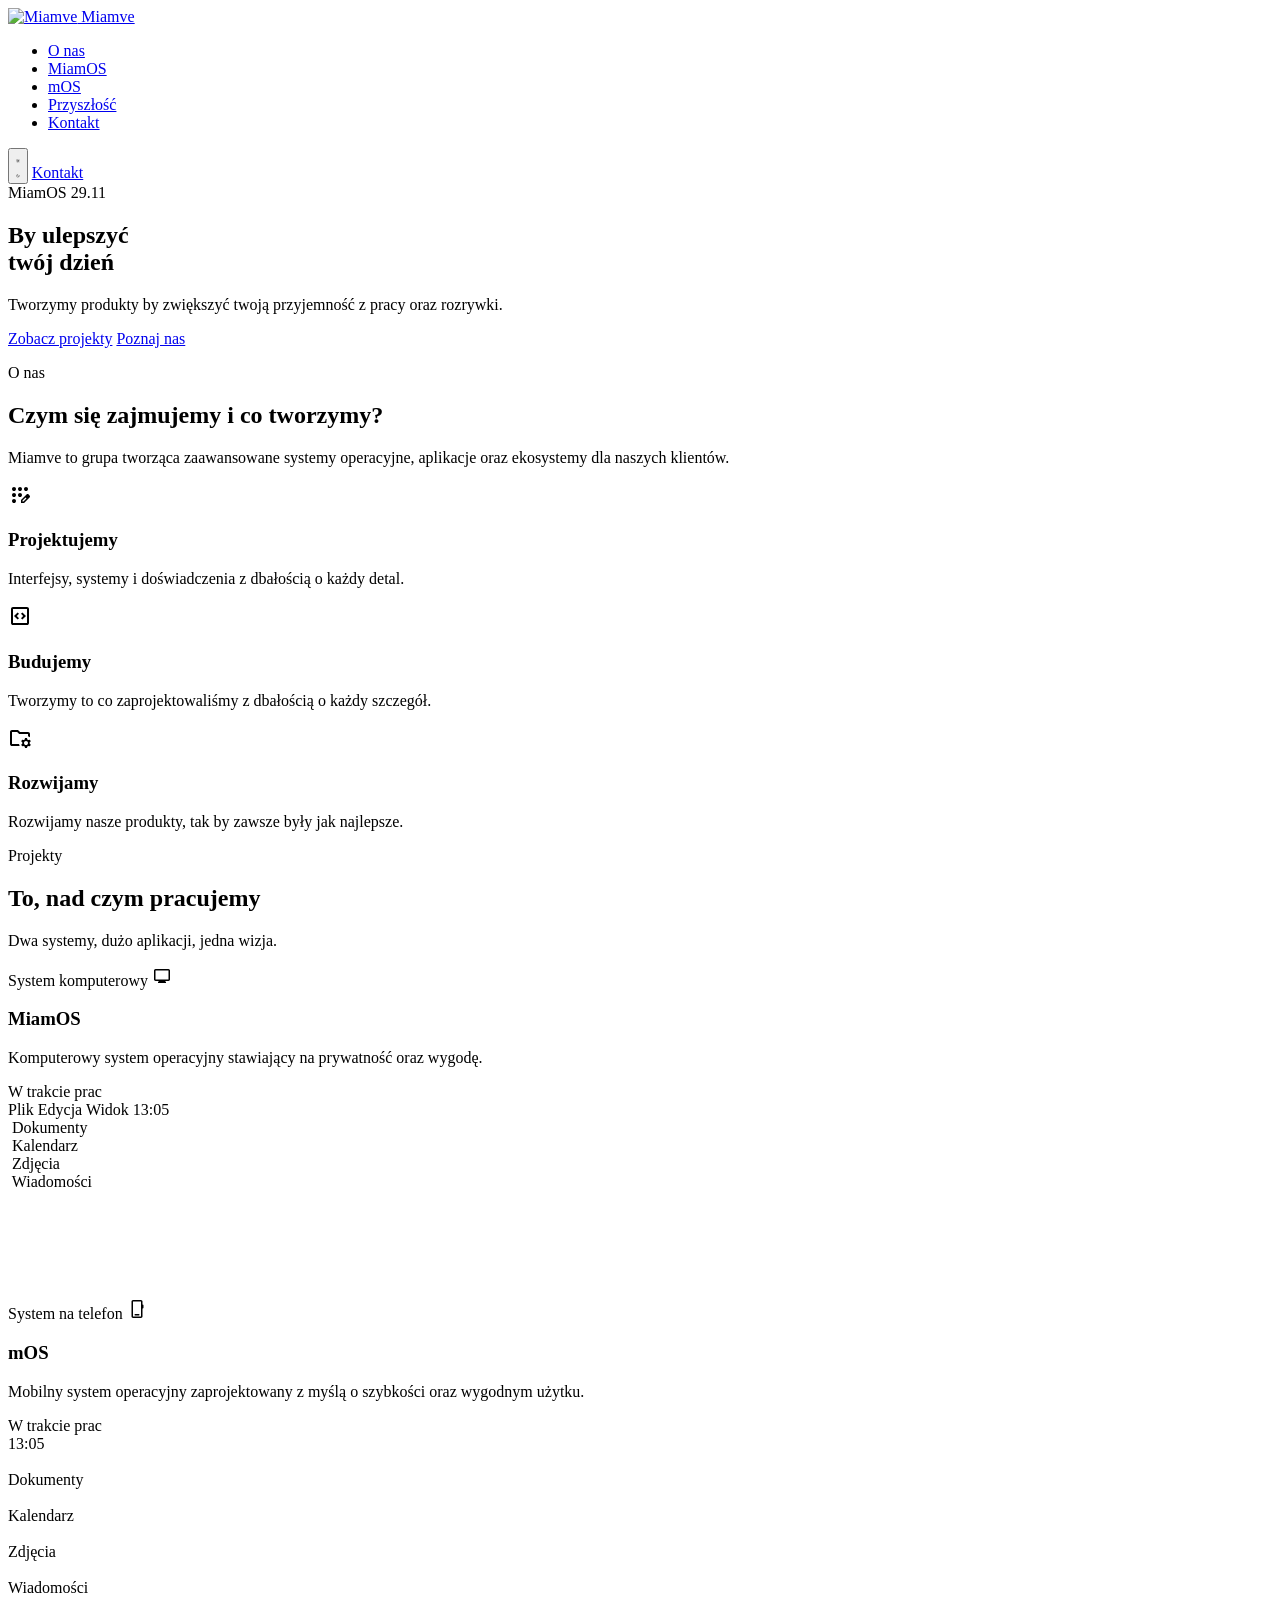
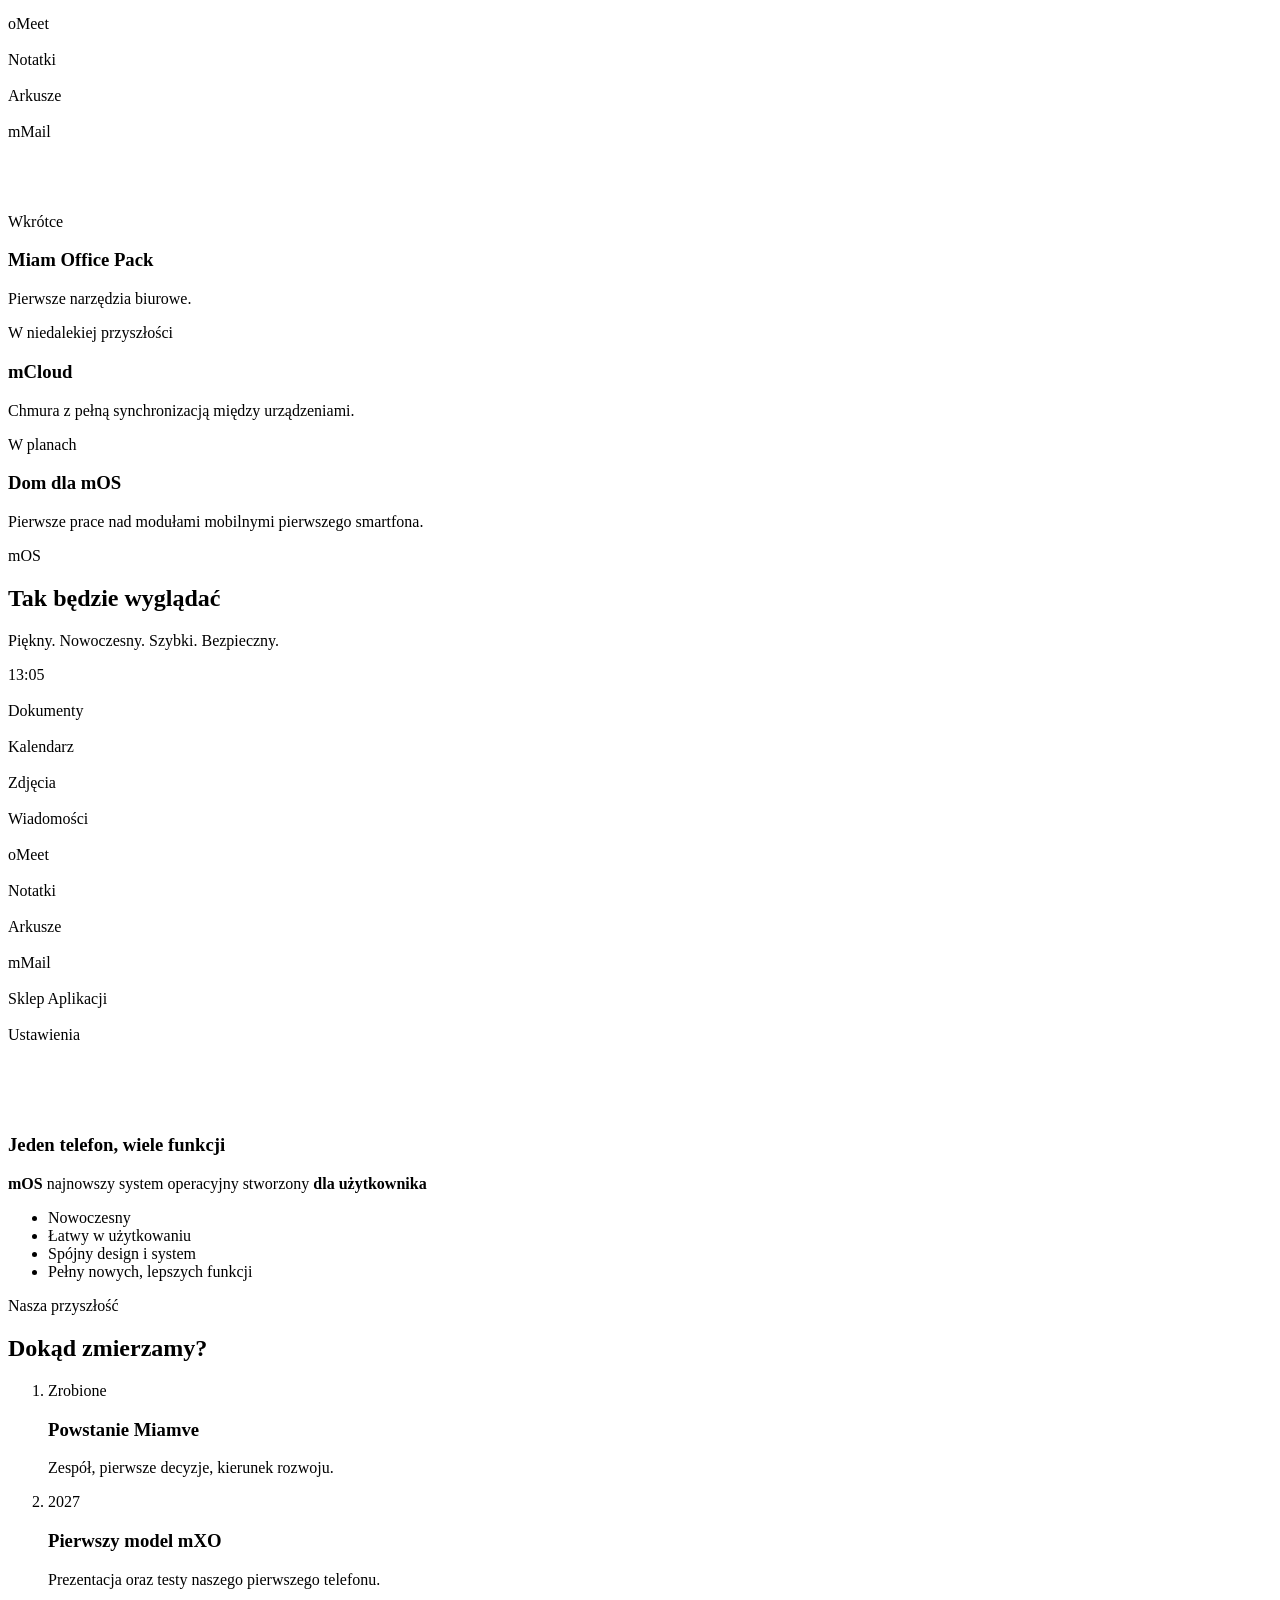
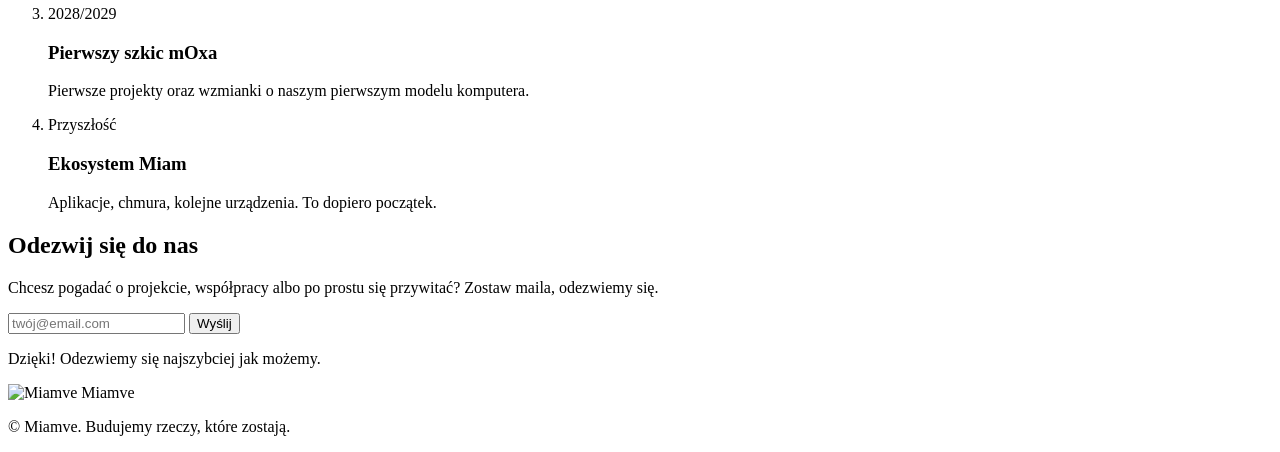
==== index.html @ aa3a080c "Update print statement from 'Hello' to 'Goodbye'" ====
<!DOCTYPE html>
<html lang="pl">
<head>
  <meta charset="UTF-8" />
  <meta name="viewport" content="width=device-width, initial-scale=1.0" />
  <title>Miamve</title>
  <meta name="description" content="Miamve — niezależna firma technologiczna. Tworzymy MiamOS i mOS." />
  <link rel="icon" type="image/png" href="ikony/miamlogo.png" />
  <link rel="preconnect" href="https://fonts.googleapis.com" />
  <link rel="preconnect" href="https://fonts.gstatic.com" crossorigin />
  <link href="https://fonts.googleapis.com/css2?family=Raleway:wght@100;200;300;400;500&display=swap" rel="stylesheet" />
  <link rel="stylesheet" href="style.css" />
</head>
<body>

  <!-- NAV -->
  <nav class="nav" id="nav">
    <div class="nav-inner">
      <a href="#top" class="logo">
        <img src="ikony/miamlogo.png" alt="Miamve" class="logo-mark" />
        Miamve
      </a>
      <ul class="nav-links">
        <li><a href="#about">O nas</a></li>
        <li><a href="#projects">MiamOS</a></li>
        <li><a href="#showcase">mOS</a></li>
        <li><a href="#roadmap">Przyszłość</a></li>
        <li><a href="#contact">Kontakt</a></li>
      </ul>
      <div class="nav-actions">
        <button class="theme-toggle" id="themeToggle" aria-label="Zmień motyw">
          <svg class="ico-sun" viewBox="0 0 24 24" fill="none" stroke="currentColor" stroke-width="2" stroke-linecap="round">
            <circle cx="12" cy="12" r="4"/>
            <path d="M12 2v2M12 20v2M4.93 4.93l1.41 1.41M17.66 17.66l1.41 1.41M2 12h2M20 12h2M4.93 19.07l1.41-1.41M17.66 6.34l1.41-1.41"/>
          </svg>
          <svg class="ico-moon" viewBox="0 0 24 24" fill="none" stroke="currentColor" stroke-width="2" stroke-linecap="round" stroke-linejoin="round">
            <path d="M21 12.79A9 9 0 1 1 11.21 3 7 7 0 0 0 21 12.79z"/>
          </svg>
        </button>
        <a href="#contact" class="nav-cta">Kontakt</a>
      </div>
    </div>
  </nav>

  <!-- HERO -->
  <section class="hero" id="top">
    <div class="hero-inner">
      <div class="badge reveal">
        <span class="badge-dot"></span>
        MiamOS 29.11
      </div>
      <h1 class="hero-title reveal">
        By ulepszyć<br />
        <span class="glow-text">twój</span> dzień
      </h1>
      <p class="hero-sub reveal">
        Tworzymy produkty by zwiększyć twoją przyjemność z pracy oraz rozrywki.
      </p>
      <div class="hero-actions reveal">
        <a href="#projects" class="btn btn-primary">Zobacz projekty</a>
        <a href="#about" class="btn btn-ghost">Poznaj nas</a>
      </div>

      <div class="hero-mock reveal">
        <div class="mock-window glass">
          <div class="mock-bar">
            <span class="dot r"></span>
            <span class="dot y"></span>
            <span class="dot g"></span>
          </div>
          <div class="mock-body">
            <aside class="mock-side">
              <div class="mock-line w-70"></div>
              <div class="mock-line w-50"></div>
              <div class="mock-line w-60"></div>
              <div class="mock-line w-40"></div>
            </aside>
            <div class="mock-main">
              <div class="mock-hero"></div>
              <div class="mock-grid">
                <div class="mock-tile"></div>
                <div class="mock-tile"></div>
                <div class="mock-tile"></div>
              </div>
            </div>
          </div>
        </div>
      </div>
    </div>
  </section>

  <!-- ABOUT -->
  <section class="section" id="about">
    <div class="section-inner">
      <p class="eyebrow reveal">O nas</p>
      <h2 class="section-title reveal">
        Czym się zajmujemy i co <span class="gradient-text">tworzymy?</span>
      </h2>
      <p class="section-lead reveal">
        Miamve to grupa tworząca zaawansowane systemy operacyjne, aplikacje oraz ekosystemy dla naszych klientów.
      </p>

      <div class="pillars">
        <div class="pillar glass reveal">
          <div class="pillar-icon">
            <svg xmlns="http://www.w3.org/2000/svg" height="24" viewBox="0 -960 960 960" width="24" fill="currentColor"><path d="M183.5-183.5Q160-207 160-240t23.5-56.5Q207-320 240-320t56.5 23.5Q320-273 320-240t-23.5 56.5Q273-160 240-160t-56.5-23.5Zm0-240Q160-447 160-480t23.5-56.5Q207-560 240-560t56.5 23.5Q320-513 320-480t-23.5 56.5Q273-400 240-400t-56.5-23.5Zm0-240Q160-687 160-720t23.5-56.5Q207-800 240-800t56.5 23.5Q320-753 320-720t-23.5 56.5Q273-640 240-640t-56.5-23.5Zm240 0Q400-687 400-720t23.5-56.5Q447-800 480-800t56.5 23.5Q560-753 560-720t-23.5 56.5Q513-640 480-640t-56.5-23.5Zm240 0Q640-687 640-720t23.5-56.5Q687-800 720-800t56.5 23.5Q800-753 800-720t-23.5 56.5Q753-640 720-640t-56.5-23.5Zm-240 240Q400-447 400-480t23.5-56.5Q447-560 480-560t56.5 23.5Q560-513 560-480t-23.5 56.5Q513-400 480-400t-56.5-23.5ZM520-160v-123l221-220q9-9 20-13t22-4q12 0 23 4.5t20 13.5l37 37q8 9 12.5 20t4.5 22q0 11-4 22.5T863-380L643-160H520Zm300-263-37-37 37 37ZM580-220h38l121-122-18-19-19-18-122 121v38Zm141-141-19-18 37 37-18-19Z"/></svg>
          </div>
          <h3>Projektujemy</h3>
          <p>Interfejsy, systemy i doświadczenia z dbałością o każdy detal.</p>
        </div>
        <div class="pillar glass reveal">
          <div class="pillar-icon">
            <svg xmlns="http://www.w3.org/2000/svg" height="24" viewBox="0 -960 960 960" width="24" fill="currentColor"><path d="m384-336 56-57-87-87 87-87-56-57-144 144 144 144Zm192 0 144-144-144-144-56 57 87 87-87 87 56 57ZM200-120q-33 0-56.5-23.5T120-200v-560q0-33 23.5-56.5T200-840h560q33 0 56.5 23.5T840-760v560q0 33-23.5 56.5T760-120H200Zm0-80h560v-560H200v560Zm0-560v560-560Z"/></svg>
          </div>
          <h3>Budujemy</h3>
          <p>Tworzymy to co zaprojektowaliśmy z dbałością o każdy szczegół.</p>
        </div>
        <div class="pillar glass reveal">
          <div class="pillar-icon">
            <svg xmlns="http://www.w3.org/2000/svg" height="24" viewBox="0 -960 960 960" width="24" fill="currentColor"><path d="m680-80-12-60q-12-5-22.5-10.5T624-164l-58 18-40-68 46-40q-2-12-2-26t2-26l-46-40 40-68 58 18q11-8 21.5-13.5T668-420l12-60h80l12 60q12 5 22.5 10.5T816-396l58-18 40 68-46 40q2 12 2 26t-2 26l46 40-40 68-58-18q-11 8-21.5 13.5T772-140l-12 60h-80Zm96.5-143.5Q800-247 800-280t-23.5-56.5Q753-360 720-360t-56.5 23.5Q640-313 640-280t23.5 56.5Q687-200 720-200t56.5-23.5ZM160-240v-480 172-12 320Zm0 80q-33 0-56.5-23.5T80-240v-480q0-33 23.5-56.5T160-800h240l80 80h320q33 0 56.5 23.5T880-640v131q-18-13-38-22.5T800-548v-92H447l-80-80H160v480h283q3 21 9.5 41t15.5 39H160Z"/></svg>
          </div>
          <h3>Rozwijamy</h3>
          <p>Rozwijamy nasze produkty, tak by zawsze były jak najlepsze.</p>
        </div>
      </div>
    </div>
  </section>

  <!-- PROJECTS -->
  <section class="section section-alt" id="projects">
    <div class="section-inner">
      <p class="eyebrow reveal">Projekty</p>
      <h2 class="section-title reveal">
        To, nad czym <span class="gradient-text">pracujemy</span>
      </h2>
      <p class="section-lead reveal">
        Dwa systemy, dużo aplikacji, jedna wizja.
      </p>

      <!-- MiamOS — komputer -->
      <article class="project project-featured glass reveal">
        <div class="project-content">
          <span class="project-tag">System komputerowy
            <svg xmlns="http://www.w3.org/2000/svg" height="20" viewBox="0 -960 960 960" width="20" fill="currentColor"><path d="M288-144v-48l48-48H168q-29.7 0-50.85-21.15Q96-282.3 96-312v-432q0-29.7 21.15-50.85Q138.3-816 168-816h624q29.7 0 50.85 21.15Q864-773.7 864-744v432q0 29.7-21.15 50.85Q821.7-240 792-240H624l48 48v48H288ZM168-312h624v-432H168v432Zm0 0v-432 432Z"/></svg>
          </span>
          <h3 class="project-title">MiamOS</h3>
          <p class="project-desc">
            Komputerowy system operacyjny stawiający na prywatność oraz wygodę.
          </p>
          <div class="project-meta">
            <span class="project-status active">W trakcie prac</span>
            <span class="project-year"></span>
          </div>
        </div>
        <div class="project-visual">
          <div class="desktop">
            <div class="desktop-screen">
              <div class="desktop-menubar">
                <span class="desktop-logo"></span>
                <span class="desktop-menu-item">Plik</span>
                <span class="desktop-menu-item">Edycja</span>
                <span class="desktop-menu-item">Widok</span>
                <span class="desktop-menu-spacer"></span>
                <span class="desktop-clock">13:05</span>
              </div>
              <div class="desktop-icons">
                <div class="desktop-icon">
                  <img src="ikony/icon_01.png" alt="" />
                  <span>Dokumenty</span>
                </div>
                <div class="desktop-icon">
                  <img src="ikony/icon_02.png" alt="" />
                  <span>Kalendarz</span>
                </div>
                <div class="desktop-icon">
                  <img src="ikony/icon_03.png" alt="" />
                  <span>Zdjęcia</span>
                </div>
                <div class="desktop-icon">
                  <img src="ikony/icon_04.png" alt="" />
                  <span>Wiadomości</span>
                </div>
              </div>
              <div class="desktop-dock">
                <div class="desktop-dock-icon"><img src="ikony/icon_05.png" alt="" /></div>
                <div class="desktop-dock-icon"><img src="ikony/icon_06.png" alt="" /></div>
                <div class="desktop-dock-icon"><img src="ikony/icon_07.png" alt="" /></div>
                <div class="desktop-dock-icon"><img src="ikony/icon_08.png" alt="" /></div>
                <div class="desktop-dock-icon"><img src="ikony/icon_09.png" alt="" /></div>
                <div class="desktop-dock-icon"><img src="ikony/icon_10.png" alt="" /></div>
              </div>
            </div>
            <div class="desktop-stand"></div>
          </div>
        </div>
      </article>

      <!-- mOS — mini telefon -->
      <article class="project project-featured glass reveal">
        <div class="project-content">
          <span class="project-tag">System na telefon
            <svg xmlns="http://www.w3.org/2000/svg" height="20" viewBox="0 -960 960 960" width="20" fill="currentColor"><path d="M288-48q-29.7 0-50.85-21.15Q216-90.3 216-120v-720q0-33 19.5-52.5T288-912h384q29.7 0 50.85 21.15Q744-869.7 744-840v144q20 0 34 14t14 34v96q0 20-14 34t-34 14v384q0 29.7-21.15 50.85Q701.7-48 672-48H288Zm0-72h384v-720H288v720Zm0 0v-720 720Zm108-48h168q15.3 0 25.65-10.29Q600-188.58 600-203.79t-10.35-25.71Q579.3-240 564-240H396q-15.3 0-25.65 10.29Q360-219.42 360-204.21t10.35 25.71Q380.7-168 396-168Z"/></svg>
          </span>
          <h3 class="project-title">mOS</h3>
          <p class="project-desc">
            Mobilny system operacyjny zaprojektowany z myślą o szybkości oraz wygodnym użytku.
          </p>
          <div class="project-meta">
            <span class="project-status active">W trakcie prac</span>
            <span class="project-year"></span>
          </div>
        </div>
        <div class="project-visual">
          <div class="phone phone-mini">
            <div class="phone-screen">
              <div class="status-bar">
                <span class="status-time">13:05</span>
                <span class="status-icons">
                  <span class="sig"></span>
                  <span class="wifi"></span>
                  <span class="battery"></span>
                </span>
              </div>
              <div class="app-grid">
                <div class="app">
                  <div class="app-icon"><img src="ikony/icon_01.png" alt="" /></div>
                  <span class="app-label">Dokumenty</span>
                </div>
                <div class="app">
                  <div class="app-icon"><img src="ikony/icon_02.png" alt="" /></div>
                  <span class="app-label">Kalendarz</span>
                </div>
                <div class="app">
                  <div class="app-icon"><img src="ikony/icon_03.png" alt="" /></div>
                  <span class="app-label">Zdjęcia</span>
                </div>
                <div class="app">
                  <div class="app-icon"><img src="ikony/icon_04.png" alt="" /></div>
                  <span class="app-label">Wiadomości</span>
                </div>
                <div class="app">
                  <div class="app-icon"><img src="ikony/icon_05.png" alt="" /></div>
                  <span class="app-label">oMeet</span>
                </div>
                <div class="app">
                  <div class="app-icon"><img src="ikony/icon_06.png" alt="" /></div>
                  <span class="app-label">Notatki</span>
                </div>
                <div class="app">
                  <div class="app-icon"><img src="ikony/icon_07.png" alt="" /></div>
                  <span class="app-label">Arkusze</span>
                </div>
                <div class="app">
                  <div class="app-icon"><img src="ikony/icon_08.png" alt="" /></div>
                  <span class="app-label">mMail</span>
                </div>
              </div>
              <div class="dock">
                <div class="app-icon small"><img src="ikony/icon_09.png" alt="" /></div>
                <div class="app-icon small"><img src="ikony/icon_10.png" alt="" /></div>
                <div class="app-icon small"><img src="ikony/icon_11.png" alt="" /></div>
                <div class="app-icon small"><img src="ikony/icon_12.png" alt="" /></div>
              </div>
              <div class="home-indicator"></div>
            </div>
          </div>
        </div>
      </article>

      <div class="projects-grid">
        <article class="project-card glass reveal">
          <span class="project-tag">Wkrótce</span>
          <h3>Miam Office Pack</h3>
          <p>Pierwsze narzędzia biurowe.</p>
        </article>
        <article class="project-card glass reveal">
          <span class="project-tag">W niedalekiej przyszłości</span>
          <h3>mCloud</h3>
          <p>Chmura z pełną synchronizacją między urządzeniami.</p>
        </article>
        <article class="project-card glass reveal">
          <span class="project-tag">W planach</span>
          <h3>Dom dla mOS</h3>
          <p>Pierwsze prace nad modułami mobilnymi pierwszego smartfona.</p>
        </article>
      </div>
    </div>
  </section>

  <!-- SHOWCASE — mOS -->
  <section class="section" id="showcase">
    <div class="section-inner">
      <p class="eyebrow reveal">mOS</p>
      <h2 class="section-title reveal">
        Tak będzie <span class="gradient-text">wyglądać</span>
      </h2>
      <p class="section-lead reveal">
        Piękny. Nowoczesny. Szybki. Bezpieczny.
      </p>

      <div class="showcase-stage reveal">

        <div class="phone">
          <div class="phone-screen">

            <div class="status-bar">
              <span class="status-time">13:05</span>
              <span class="status-icons">
                <span class="sig"></span>
                <span class="wifi"></span>
                <span class="battery"></span>
              </span>
            </div>

            <div class="app-grid">
              <div class="app">
                <div class="app-icon"><img src="ikony/icon_01.png" alt="" /></div>
                <span class="app-label">Dokumenty</span>
              </div>
              <div class="app">
                <div class="app-icon"><img src="ikony/icon_02.png" alt="" /></div>
                <span class="app-label">Kalendarz</span>
              </div>
              <div class="app">
                <div class="app-icon"><img src="ikony/icon_03.png" alt="" /></div>
                <span class="app-label">Zdjęcia</span>
              </div>
              <div class="app">
                <div class="app-icon"><img src="ikony/icon_04.png" alt="" /></div>
                <span class="app-label">Wiadomości</span>
              </div>
              <div class="app">
                <div class="app-icon"><img src="ikony/icon_05.png" alt="" /></div>
                <span class="app-label">oMeet</span>
              </div>
              <div class="app">
                <div class="app-icon"><img src="ikony/icon_06.png" alt="" /></div>
                <span class="app-label">Notatki</span>
              </div>
              <div class="app">
                <div class="app-icon"><img src="ikony/icon_07.png" alt="" /></div>
                <span class="app-label">Arkusze</span>
              </div>
              <div class="app">
                <div class="app-icon"><img src="ikony/icon_08.png" alt="" /></div>
                <span class="app-label">mMail</span>
              </div>
              <div class="app">
                <div class="app-icon"><img src="ikony/icon_09.png" alt="" /></div>
                <span class="app-label">Sklep Aplikacji</span>
              </div>
              <div class="app">
                <div class="app-icon"><img src="ikony/icon_10.png" alt="" /></div>
                <span class="app-label">Ustawienia</span>
              </div>
            </div>

            <div class="dock">
              <div class="app-icon small"><img src="ikony/icon_11.png" alt="" /></div>
              <div class="app-icon small"><img src="ikony/icon_12.png" alt="" /></div>
              <div class="app-icon small"><img src="ikony/icon_13.png" alt="" /></div>
              <div class="app-icon small"><img src="ikony/icon_14.png" alt="" /></div>
            </div>

            <div class="home-indicator"></div>
          </div>
        </div>

        <div class="showcase-copy">
          <h3>Jeden telefon, wiele funkcji</h3>
          <p>
            <strong>mOS</strong> najnowszy system operacyjny stworzony <strong>dla użytkownika</strong>
          </p>
          <ul class="showcase-list">
            <li><span class="dot-accent"></span> Nowoczesny</li>
            <li><span class="dot-accent"></span> Łatwy w użytkowaniu</li>
            <li><span class="dot-accent"></span> Spójny design i system</li>
            <li><span class="dot-accent"></span> Pełny nowych, lepszych funkcji</li>
          </ul>
        </div>

      </div>
    </div>
  </section>

  <!-- ROADMAP -->
  <section class="section section-alt" id="roadmap">
    <div class="section-inner">
      <p class="eyebrow reveal">Nasza przyszłość</p>
      <h2 class="section-title reveal">
        Dokąd <span class="gradient-text">zmierzamy</span>?
      </h2>

      <ol class="timeline">
        <li class="timeline-item glass reveal done">
          <span class="timeline-dot"></span>
          <div>
            <span class="timeline-tag">Zrobione</span>
            <h3>Powstanie Miamve</h3>
            <p>Zespół, pierwsze decyzje, kierunek rozwoju.</p>
          </div>
        </li>
        <li class="timeline-item glass reveal active">
          <span class="timeline-dot"></span>
          <div>
            <span class="timeline-tag">2027</span>
            <h3>Pierwszy model mXO</h3>
            <p>Prezentacja oraz testy naszego pierwszego telefonu.</p>
          </div>
        </li>
        <li class="timeline-item glass reveal">
          <span class="timeline-dot"></span>
          <div>
            <span class="timeline-tag">2028/2029</span>
            <h3>Pierwszy szkic mOxa</h3>
            <p>Pierwsze projekty oraz wzmianki o naszym pierwszym modelu komputera.</p>
          </div>
        </li>
        <li class="timeline-item glass reveal">
          <span class="timeline-dot"></span>
          <div>
            <span class="timeline-tag">Przyszłość</span>
            <h3>Ekosystem Miam</h3>
            <p>Aplikacje, chmura, kolejne urządzenia. To dopiero początek.</p>
          </div>
        </li>
      </ol>
    </div>
  </section>

  <!-- CONTACT -->
  <section class="section section-cta" id="contact">
    <div class="section-inner reveal">
      <h2 class="cta-title">
        Odezwij się do <span class="gradient-text">nas</span>
      </h2>
      <p class="section-lead center">
        Chcesz pogadać o projekcie, współpracy albo po prostu się przywitać?
        Zostaw maila, odezwiemy się.
      </p>

      <form class="waitlist-form" onsubmit="event.preventDefault(); this.classList.add('sent');">
        <input type="email" placeholder="twój@email.com" required />
        <button type="submit" class="btn btn-primary">Wyślij</button>
      </form>
      <p class="form-msg muted small">Dzięki! Odezwiemy się najszybciej jak możemy.</p>
    </div>
  </section>

  <footer class="footer">
    <div class="footer-inner">
      <span class="logo">
        <img src="ikony/miamlogo.png" alt="Miamve" class="logo-mark" />
        Miamve
      </span>
      <p class="muted small">© <span id="year"></span> Miamve. Budujemy rzeczy, które zostają.</p>
    </div>
  </footer>

  <script src="app.js"></script>
</body>
</html>
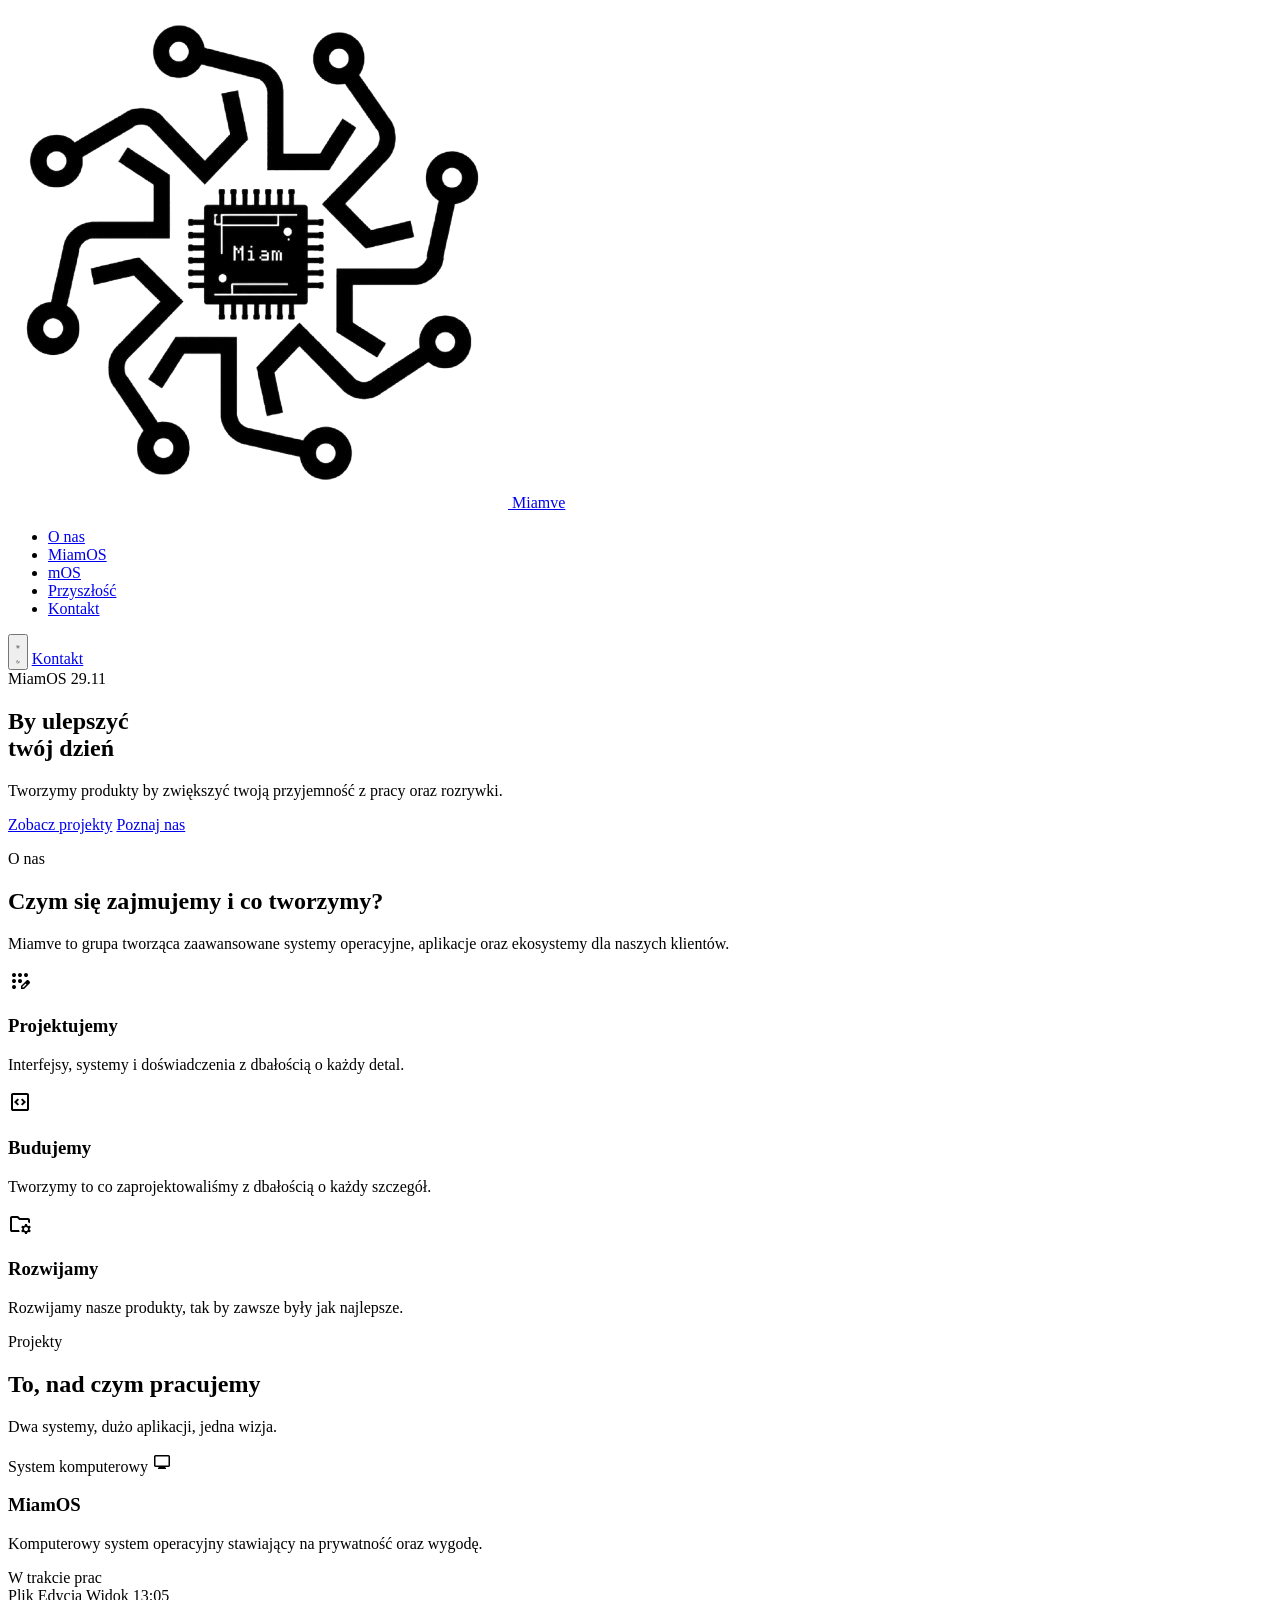
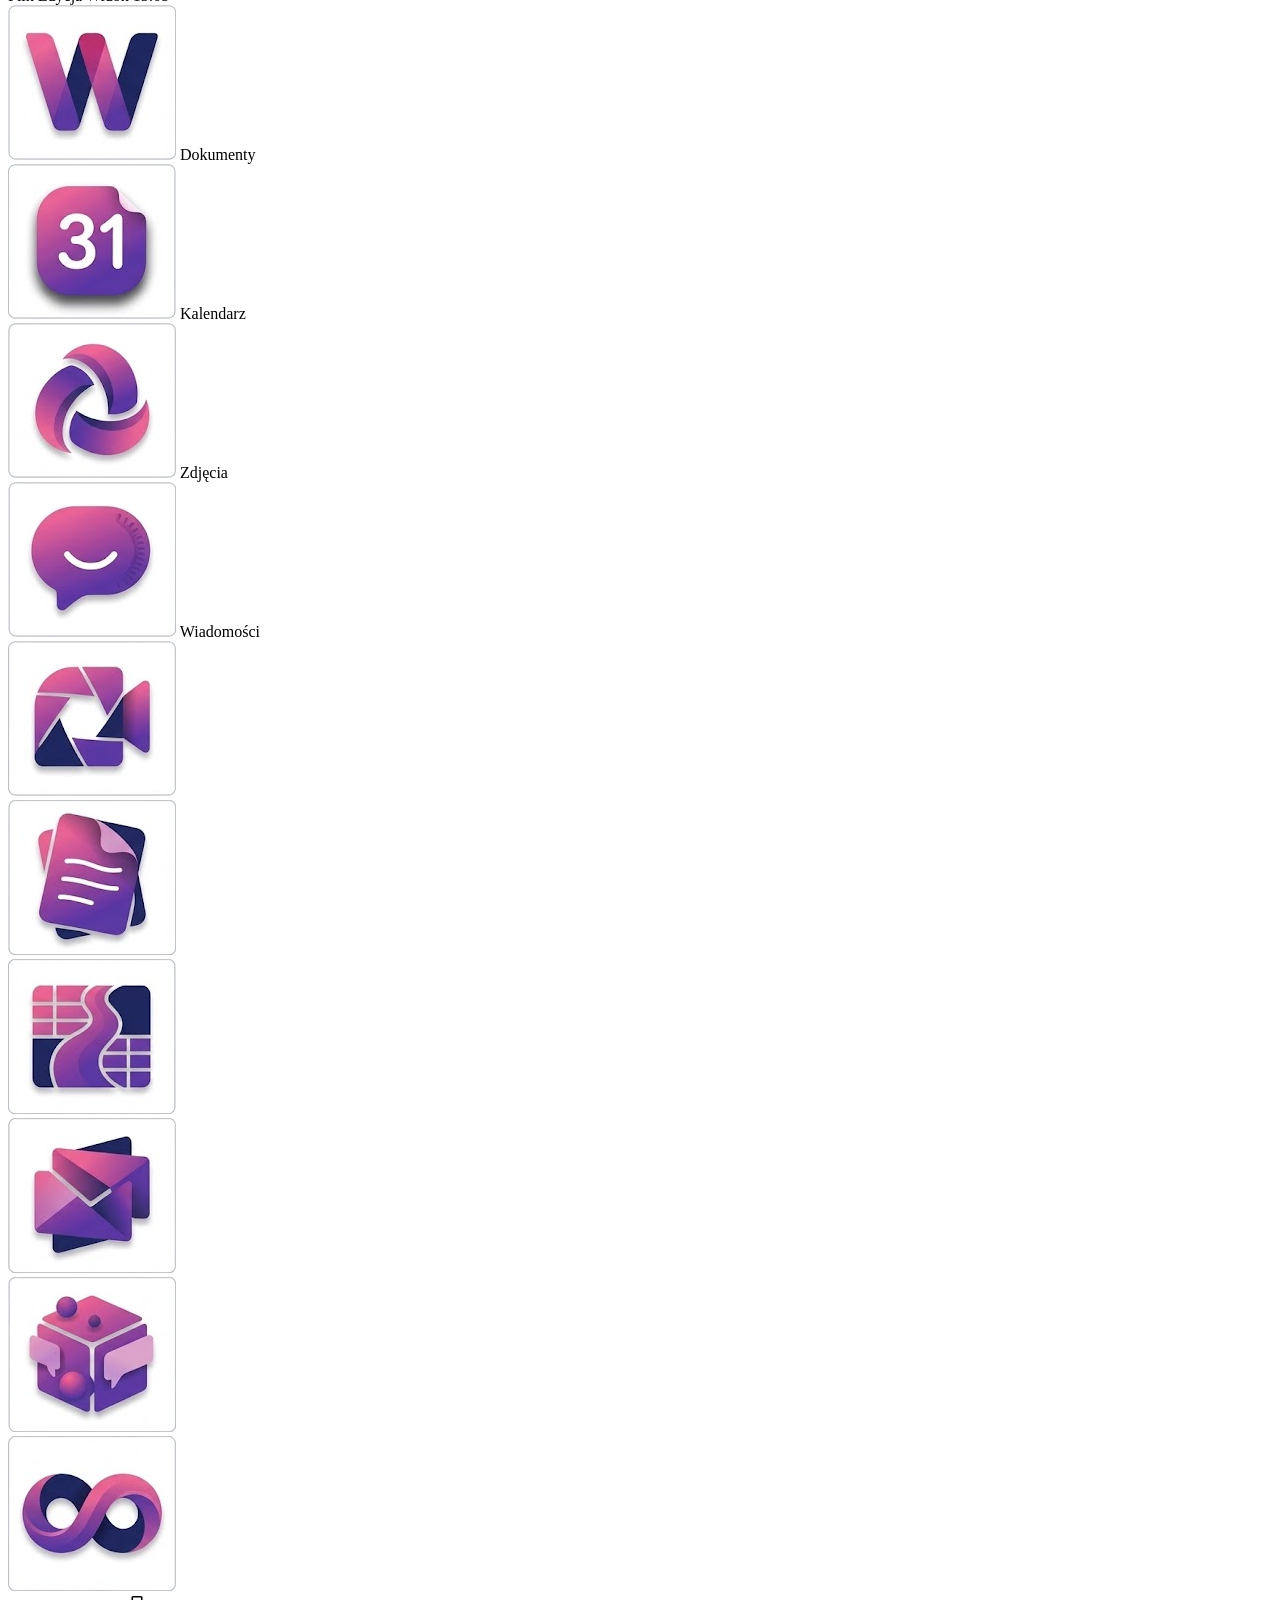
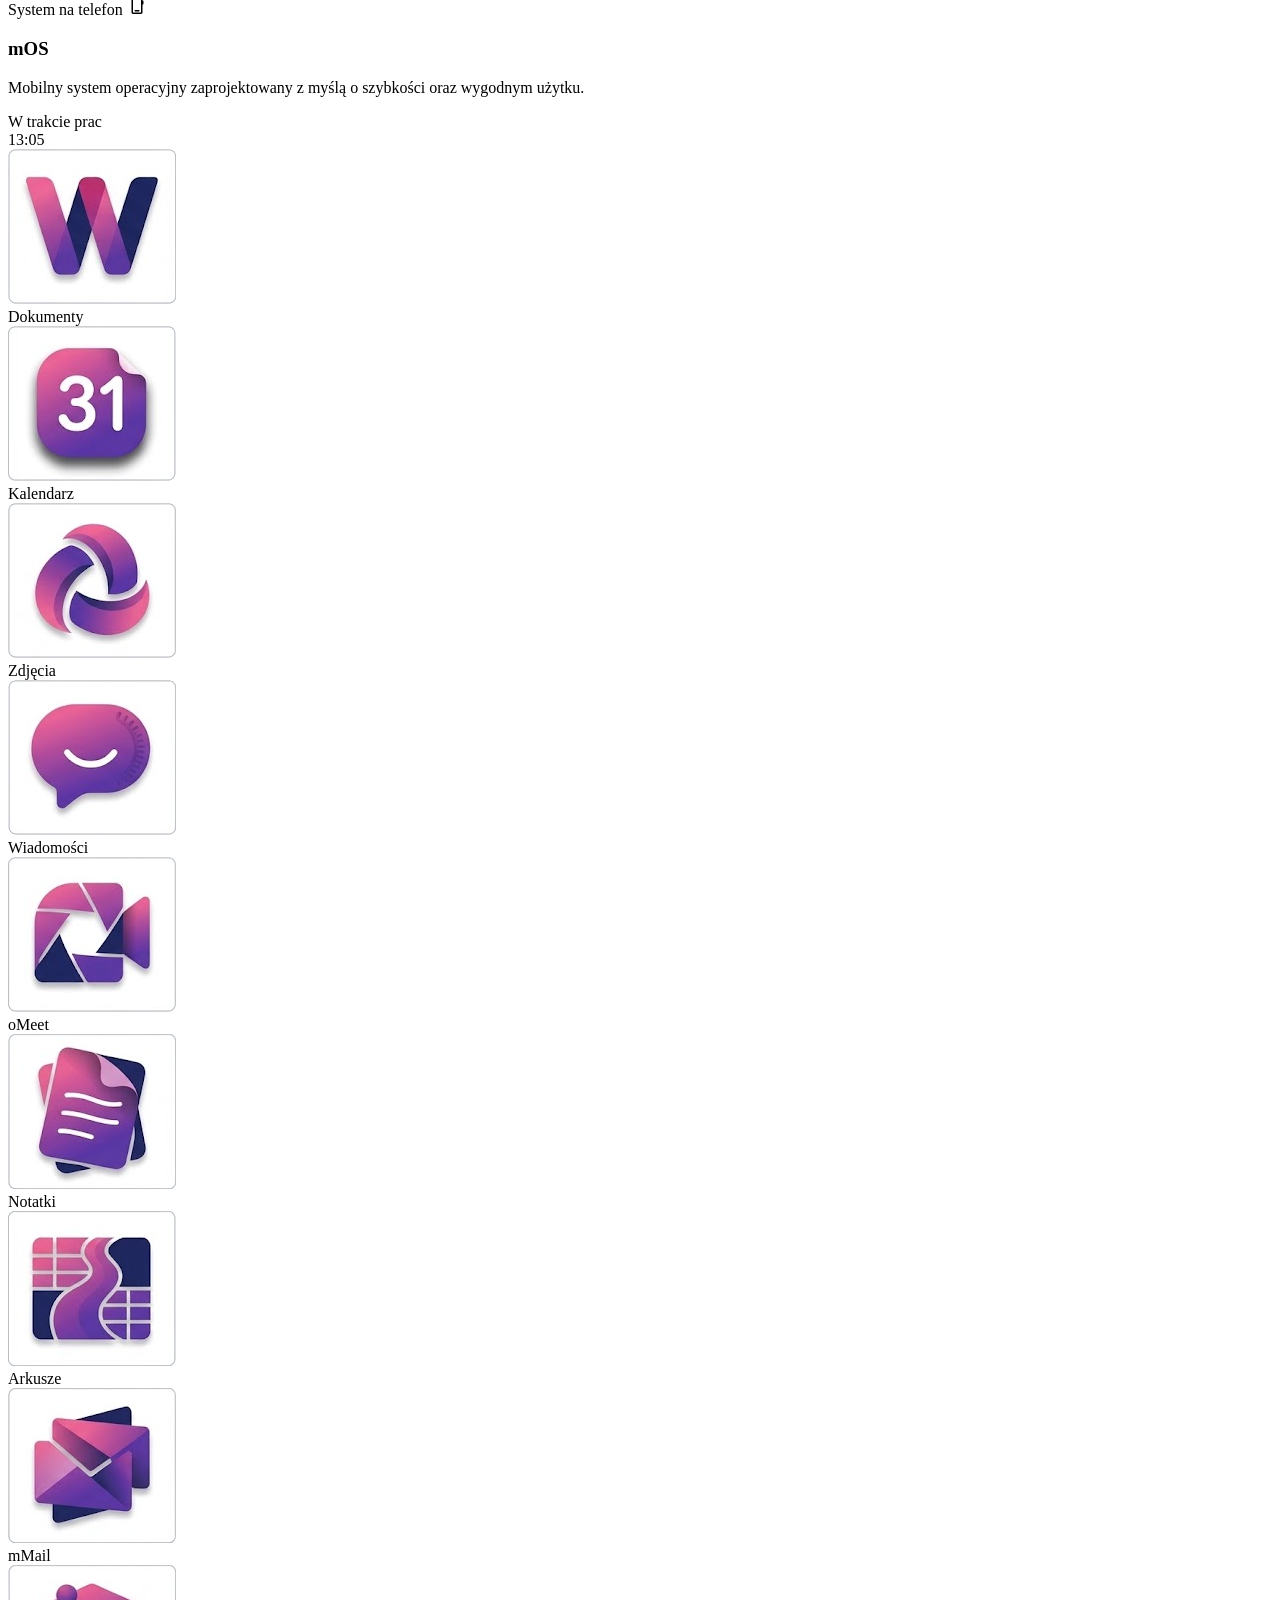
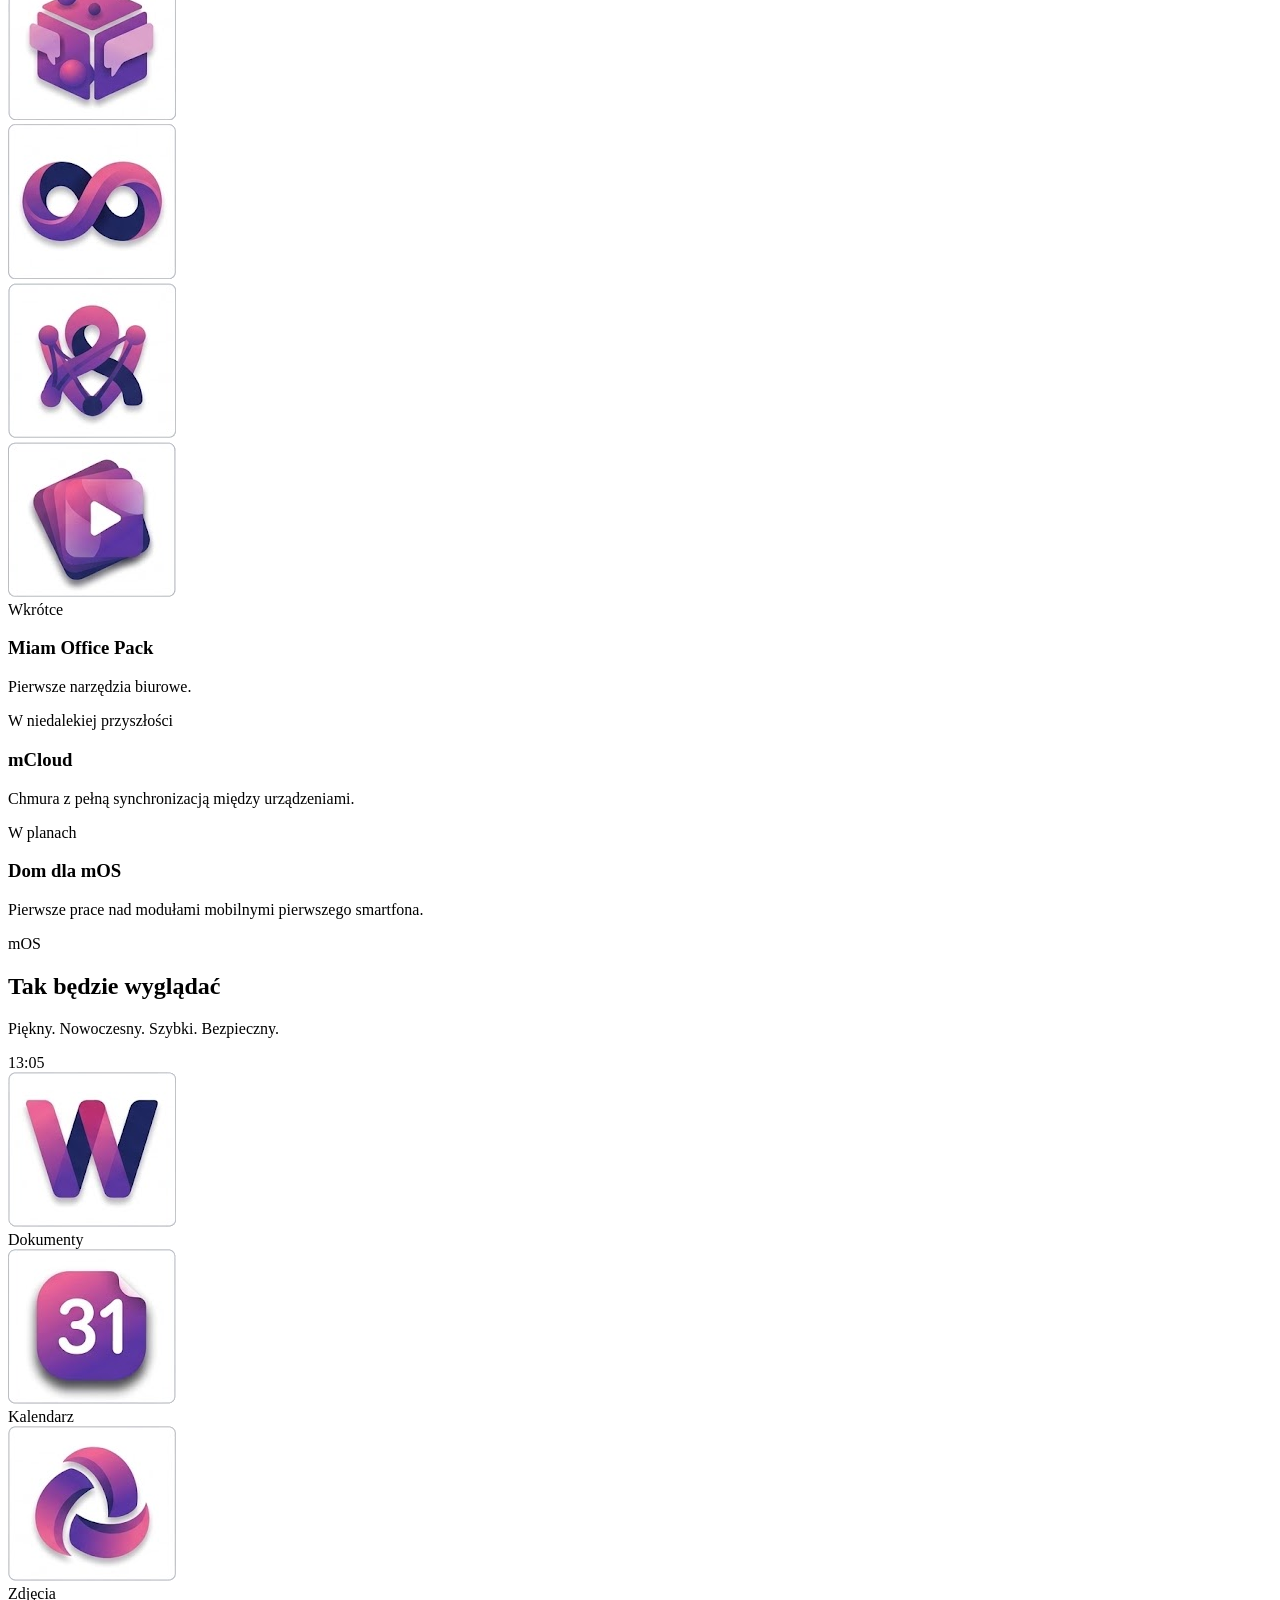
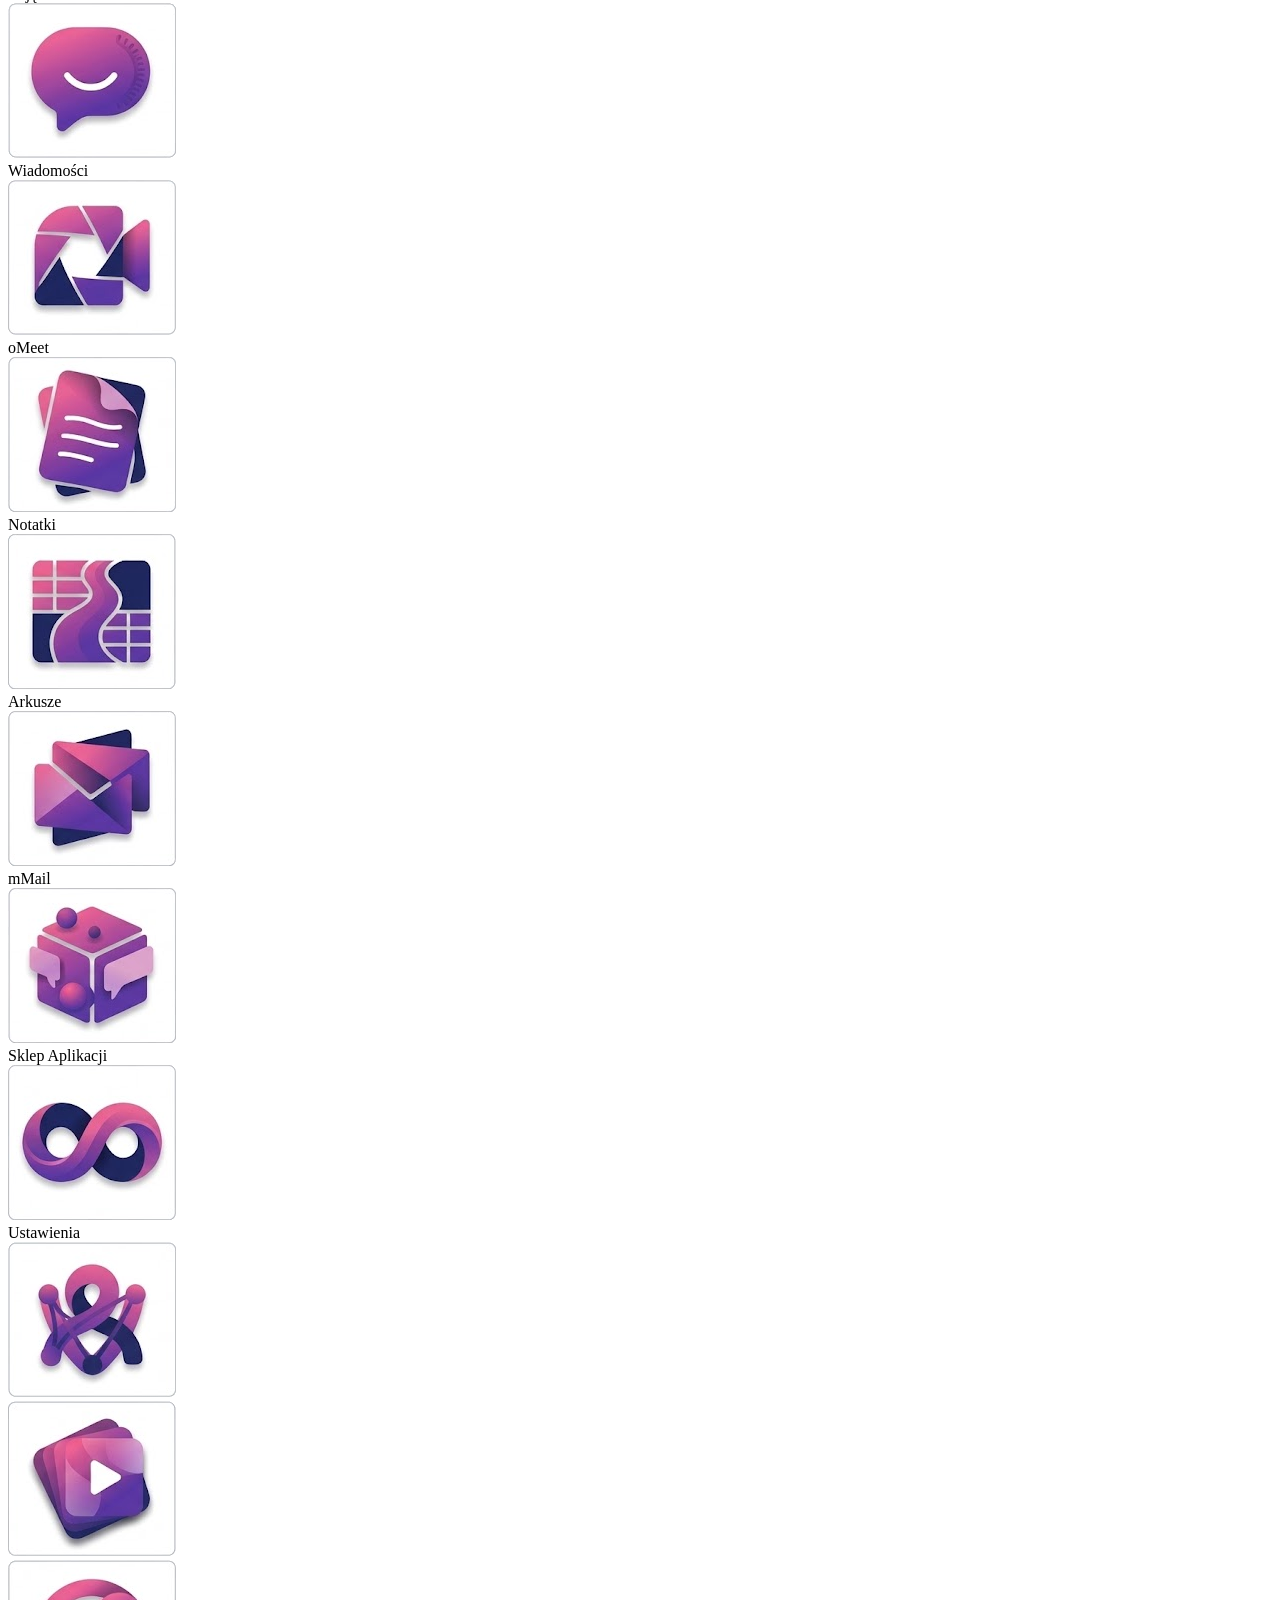
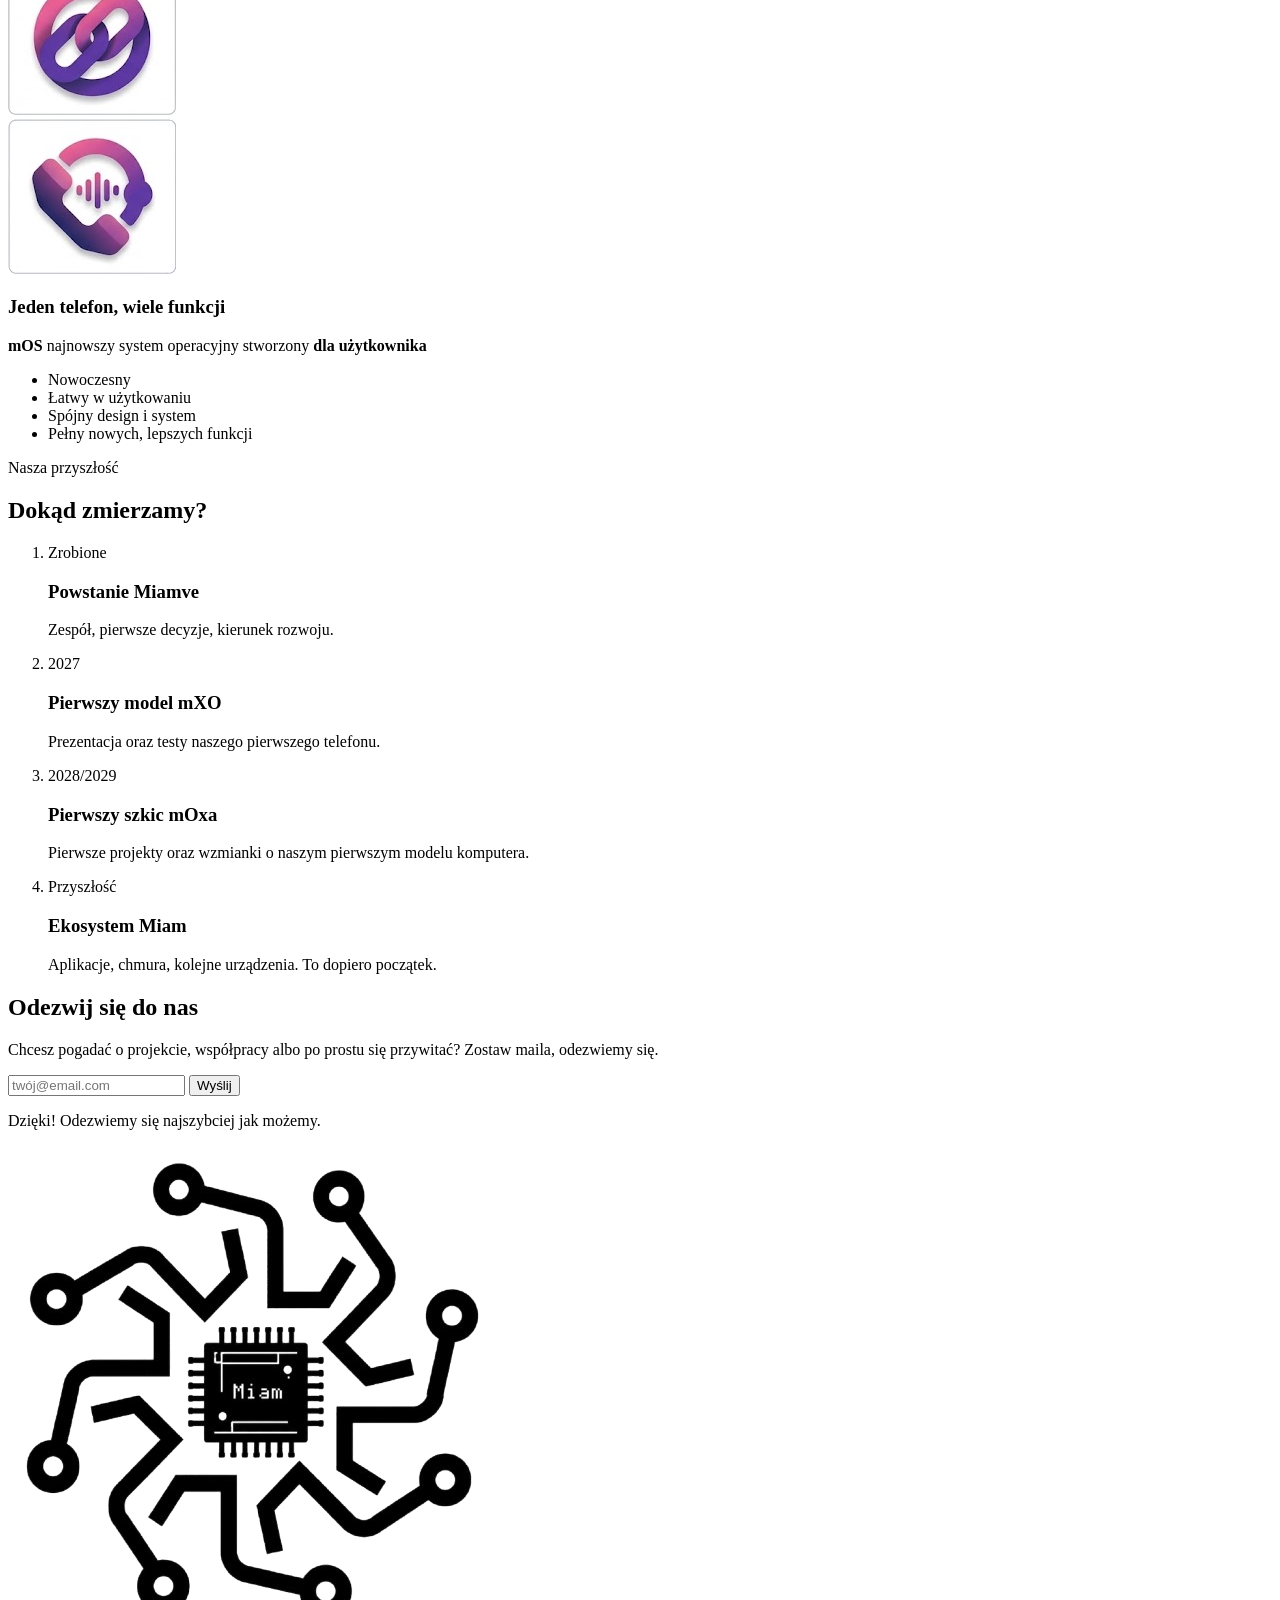
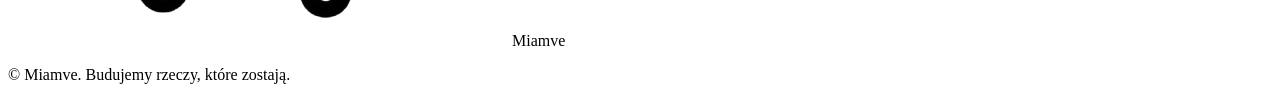
==== commit b72f176a: "Add index.html for Miamve website This commit adds a new HTML file for the Miamve website, including" ====
--- a/index.html
+++ b/index.html
@@ -1,462 +1,462 @@
-<!DOCTYPE html>
-<html lang="pl">
-<head>
-  <meta charset="UTF-8" />
-  <meta name="viewport" content="width=device-width, initial-scale=1.0" />
-  <title>Miamve</title>
-  <meta name="description" content="Miamve — niezależna firma technologiczna. Tworzymy MiamOS i mOS." />
-  <link rel="icon" type="image/png" href="ikony/miamlogo.png" />
-  <link rel="preconnect" href="https://fonts.googleapis.com" />
-  <link rel="preconnect" href="https://fonts.gstatic.com" crossorigin />
-  <link href="https://fonts.googleapis.com/css2?family=Raleway:wght@100;200;300;400;500&display=swap" rel="stylesheet" />
-  <link rel="stylesheet" href="style.css" />
-</head>
-<body>
-
-  <!-- NAV -->
-  <nav class="nav" id="nav">
-    <div class="nav-inner">
-      <a href="#top" class="logo">
-        <img src="ikony/miamlogo.png" alt="Miamve" class="logo-mark" />
-        Miamve
-      </a>
-      <ul class="nav-links">
-        <li><a href="#about">O nas</a></li>
-        <li><a href="#projects">MiamOS</a></li>
-        <li><a href="#showcase">mOS</a></li>
-        <li><a href="#roadmap">Przyszłość</a></li>
-        <li><a href="#contact">Kontakt</a></li>
-      </ul>
-      <div class="nav-actions">
-        <button class="theme-toggle" id="themeToggle" aria-label="Zmień motyw">
-          <svg class="ico-sun" viewBox="0 0 24 24" fill="none" stroke="currentColor" stroke-width="2" stroke-linecap="round">
-            <circle cx="12" cy="12" r="4"/>
-            <path d="M12 2v2M12 20v2M4.93 4.93l1.41 1.41M17.66 17.66l1.41 1.41M2 12h2M20 12h2M4.93 19.07l1.41-1.41M17.66 6.34l1.41-1.41"/>
-          </svg>
-          <svg class="ico-moon" viewBox="0 0 24 24" fill="none" stroke="currentColor" stroke-width="2" stroke-linecap="round" stroke-linejoin="round">
-            <path d="M21 12.79A9 9 0 1 1 11.21 3 7 7 0 0 0 21 12.79z"/>
-          </svg>
-        </button>
-        <a href="#contact" class="nav-cta">Kontakt</a>
-      </div>
-    </div>
-  </nav>
-
-  <!-- HERO -->
-  <section class="hero" id="top">
-    <div class="hero-inner">
-      <div class="badge reveal">
-        <span class="badge-dot"></span>
-        MiamOS 29.11
-      </div>
-      <h1 class="hero-title reveal">
-        By ulepszyć<br />
-        <span class="glow-text">twój</span> dzień
-      </h1>
-      <p class="hero-sub reveal">
-        Tworzymy produkty by zwiększyć twoją przyjemność z pracy oraz rozrywki.
-      </p>
-      <div class="hero-actions reveal">
-        <a href="#projects" class="btn btn-primary">Zobacz projekty</a>
-        <a href="#about" class="btn btn-ghost">Poznaj nas</a>
-      </div>
-
-      <div class="hero-mock reveal">
-        <div class="mock-window glass">
-          <div class="mock-bar">
-            <span class="dot r"></span>
-            <span class="dot y"></span>
-            <span class="dot g"></span>
-          </div>
-          <div class="mock-body">
-            <aside class="mock-side">
-              <div class="mock-line w-70"></div>
-              <div class="mock-line w-50"></div>
-              <div class="mock-line w-60"></div>
-              <div class="mock-line w-40"></div>
-            </aside>
-            <div class="mock-main">
-              <div class="mock-hero"></div>
-              <div class="mock-grid">
-                <div class="mock-tile"></div>
-                <div class="mock-tile"></div>
-                <div class="mock-tile"></div>
-              </div>
-            </div>
-          </div>
-        </div>
-      </div>
-    </div>
-  </section>
-
-  <!-- ABOUT -->
-  <section class="section" id="about">
-    <div class="section-inner">
-      <p class="eyebrow reveal">O nas</p>
-      <h2 class="section-title reveal">
-        Czym się zajmujemy i co <span class="gradient-text">tworzymy?</span>
-      </h2>
-      <p class="section-lead reveal">
-        Miamve to grupa tworząca zaawansowane systemy operacyjne, aplikacje oraz ekosystemy dla naszych klientów.
-      </p>
-
-      <div class="pillars">
-        <div class="pillar glass reveal">
-          <div class="pillar-icon">
-            <svg xmlns="http://www.w3.org/2000/svg" height="24" viewBox="0 -960 960 960" width="24" fill="currentColor"><path d="M183.5-183.5Q160-207 160-240t23.5-56.5Q207-320 240-320t56.5 23.5Q320-273 320-240t-23.5 56.5Q273-160 240-160t-56.5-23.5Zm0-240Q160-447 160-480t23.5-56.5Q207-560 240-560t56.5 23.5Q320-513 320-480t-23.5 56.5Q273-400 240-400t-56.5-23.5Zm0-240Q160-687 160-720t23.5-56.5Q207-800 240-800t56.5 23.5Q320-753 320-720t-23.5 56.5Q273-640 240-640t-56.5-23.5Zm240 0Q400-687 400-720t23.5-56.5Q447-800 480-800t56.5 23.5Q560-753 560-720t-23.5 56.5Q513-640 480-640t-56.5-23.5Zm240 0Q640-687 640-720t23.5-56.5Q687-800 720-800t56.5 23.5Q800-753 800-720t-23.5 56.5Q753-640 720-640t-56.5-23.5Zm-240 240Q400-447 400-480t23.5-56.5Q447-560 480-560t56.5 23.5Q560-513 560-480t-23.5 56.5Q513-400 480-400t-56.5-23.5ZM520-160v-123l221-220q9-9 20-13t22-4q12 0 23 4.5t20 13.5l37 37q8 9 12.5 20t4.5 22q0 11-4 22.5T863-380L643-160H520Zm300-263-37-37 37 37ZM580-220h38l121-122-18-19-19-18-122 121v38Zm141-141-19-18 37 37-18-19Z"/></svg>
-          </div>
-          <h3>Projektujemy</h3>
-          <p>Interfejsy, systemy i doświadczenia z dbałością o każdy detal.</p>
-        </div>
-        <div class="pillar glass reveal">
-          <div class="pillar-icon">
-            <svg xmlns="http://www.w3.org/2000/svg" height="24" viewBox="0 -960 960 960" width="24" fill="currentColor"><path d="m384-336 56-57-87-87 87-87-56-57-144 144 144 144Zm192 0 144-144-144-144-56 57 87 87-87 87 56 57ZM200-120q-33 0-56.5-23.5T120-200v-560q0-33 23.5-56.5T200-840h560q33 0 56.5 23.5T840-760v560q0 33-23.5 56.5T760-120H200Zm0-80h560v-560H200v560Zm0-560v560-560Z"/></svg>
-          </div>
-          <h3>Budujemy</h3>
-          <p>Tworzymy to co zaprojektowaliśmy z dbałością o każdy szczegół.</p>
-        </div>
-        <div class="pillar glass reveal">
-          <div class="pillar-icon">
-            <svg xmlns="http://www.w3.org/2000/svg" height="24" viewBox="0 -960 960 960" width="24" fill="currentColor"><path d="m680-80-12-60q-12-5-22.5-10.5T624-164l-58 18-40-68 46-40q-2-12-2-26t2-26l-46-40 40-68 58 18q11-8 21.5-13.5T668-420l12-60h80l12 60q12 5 22.5 10.5T816-396l58-18 40 68-46 40q2 12 2 26t-2 26l46 40-40 68-58-18q-11 8-21.5 13.5T772-140l-12 60h-80Zm96.5-143.5Q800-247 800-280t-23.5-56.5Q753-360 720-360t-56.5 23.5Q640-313 640-280t23.5 56.5Q687-200 720-200t56.5-23.5ZM160-240v-480 172-12 320Zm0 80q-33 0-56.5-23.5T80-240v-480q0-33 23.5-56.5T160-800h240l80 80h320q33 0 56.5 23.5T880-640v131q-18-13-38-22.5T800-548v-92H447l-80-80H160v480h283q3 21 9.5 41t15.5 39H160Z"/></svg>
-          </div>
-          <h3>Rozwijamy</h3>
-          <p>Rozwijamy nasze produkty, tak by zawsze były jak najlepsze.</p>
-        </div>
-      </div>
-    </div>
-  </section>
-
-  <!-- PROJECTS -->
-  <section class="section section-alt" id="projects">
-    <div class="section-inner">
-      <p class="eyebrow reveal">Projekty</p>
-      <h2 class="section-title reveal">
-        To, nad czym <span class="gradient-text">pracujemy</span>
-      </h2>
-      <p class="section-lead reveal">
-        Dwa systemy, dużo aplikacji, jedna wizja.
-      </p>
-
-      <!-- MiamOS — komputer -->
-      <article class="project project-featured glass reveal">
-        <div class="project-content">
-          <span class="project-tag">System komputerowy
-            <svg xmlns="http://www.w3.org/2000/svg" height="20" viewBox="0 -960 960 960" width="20" fill="currentColor"><path d="M288-144v-48l48-48H168q-29.7 0-50.85-21.15Q96-282.3 96-312v-432q0-29.7 21.15-50.85Q138.3-816 168-816h624q29.7 0 50.85 21.15Q864-773.7 864-744v432q0 29.7-21.15 50.85Q821.7-240 792-240H624l48 48v48H288ZM168-312h624v-432H168v432Zm0 0v-432 432Z"/></svg>
-          </span>
-          <h3 class="project-title">MiamOS</h3>
-          <p class="project-desc">
-            Komputerowy system operacyjny stawiający na prywatność oraz wygodę.
-          </p>
-          <div class="project-meta">
-            <span class="project-status active">W trakcie prac</span>
-            <span class="project-year"></span>
-          </div>
-        </div>
-        <div class="project-visual">
-          <div class="desktop">
-            <div class="desktop-screen">
-              <div class="desktop-menubar">
-                <span class="desktop-logo"></span>
-                <span class="desktop-menu-item">Plik</span>
-                <span class="desktop-menu-item">Edycja</span>
-                <span class="desktop-menu-item">Widok</span>
-                <span class="desktop-menu-spacer"></span>
-                <span class="desktop-clock">13:05</span>
-              </div>
-              <div class="desktop-icons">
-                <div class="desktop-icon">
-                  <img src="ikony/icon_01.png" alt="" />
-                  <span>Dokumenty</span>
-                </div>
-                <div class="desktop-icon">
-                  <img src="ikony/icon_02.png" alt="" />
-                  <span>Kalendarz</span>
-                </div>
-                <div class="desktop-icon">
-                  <img src="ikony/icon_03.png" alt="" />
-                  <span>Zdjęcia</span>
-                </div>
-                <div class="desktop-icon">
-                  <img src="ikony/icon_04.png" alt="" />
-                  <span>Wiadomości</span>
-                </div>
-              </div>
-              <div class="desktop-dock">
-                <div class="desktop-dock-icon"><img src="ikony/icon_05.png" alt="" /></div>
-                <div class="desktop-dock-icon"><img src="ikony/icon_06.png" alt="" /></div>
-                <div class="desktop-dock-icon"><img src="ikony/icon_07.png" alt="" /></div>
-                <div class="desktop-dock-icon"><img src="ikony/icon_08.png" alt="" /></div>
-                <div class="desktop-dock-icon"><img src="ikony/icon_09.png" alt="" /></div>
-                <div class="desktop-dock-icon"><img src="ikony/icon_10.png" alt="" /></div>
-              </div>
-            </div>
-            <div class="desktop-stand"></div>
-          </div>
-        </div>
-      </article>
-
-      <!-- mOS — mini telefon -->
-      <article class="project project-featured glass reveal">
-        <div class="project-content">
-          <span class="project-tag">System na telefon
-            <svg xmlns="http://www.w3.org/2000/svg" height="20" viewBox="0 -960 960 960" width="20" fill="currentColor"><path d="M288-48q-29.7 0-50.85-21.15Q216-90.3 216-120v-720q0-33 19.5-52.5T288-912h384q29.7 0 50.85 21.15Q744-869.7 744-840v144q20 0 34 14t14 34v96q0 20-14 34t-34 14v384q0 29.7-21.15 50.85Q701.7-48 672-48H288Zm0-72h384v-720H288v720Zm0 0v-720 720Zm108-48h168q15.3 0 25.65-10.29Q600-188.58 600-203.79t-10.35-25.71Q579.3-240 564-240H396q-15.3 0-25.65 10.29Q360-219.42 360-204.21t10.35 25.71Q380.7-168 396-168Z"/></svg>
-          </span>
-          <h3 class="project-title">mOS</h3>
-          <p class="project-desc">
-            Mobilny system operacyjny zaprojektowany z myślą o szybkości oraz wygodnym użytku.
-          </p>
-          <div class="project-meta">
-            <span class="project-status active">W trakcie prac</span>
-            <span class="project-year"></span>
-          </div>
-        </div>
-        <div class="project-visual">
-          <div class="phone phone-mini">
-            <div class="phone-screen">
-              <div class="status-bar">
-                <span class="status-time">13:05</span>
-                <span class="status-icons">
-                  <span class="sig"></span>
-                  <span class="wifi"></span>
-                  <span class="battery"></span>
-                </span>
-              </div>
-              <div class="app-grid">
-                <div class="app">
-                  <div class="app-icon"><img src="ikony/icon_01.png" alt="" /></div>
-                  <span class="app-label">Dokumenty</span>
-                </div>
-                <div class="app">
-                  <div class="app-icon"><img src="ikony/icon_02.png" alt="" /></div>
-                  <span class="app-label">Kalendarz</span>
-                </div>
-                <div class="app">
-                  <div class="app-icon"><img src="ikony/icon_03.png" alt="" /></div>
-                  <span class="app-label">Zdjęcia</span>
-                </div>
-                <div class="app">
-                  <div class="app-icon"><img src="ikony/icon_04.png" alt="" /></div>
-                  <span class="app-label">Wiadomości</span>
-                </div>
-                <div class="app">
-                  <div class="app-icon"><img src="ikony/icon_05.png" alt="" /></div>
-                  <span class="app-label">oMeet</span>
-                </div>
-                <div class="app">
-                  <div class="app-icon"><img src="ikony/icon_06.png" alt="" /></div>
-                  <span class="app-label">Notatki</span>
-                </div>
-                <div class="app">
-                  <div class="app-icon"><img src="ikony/icon_07.png" alt="" /></div>
-                  <span class="app-label">Arkusze</span>
-                </div>
-                <div class="app">
-                  <div class="app-icon"><img src="ikony/icon_08.png" alt="" /></div>
-                  <span class="app-label">mMail</span>
-                </div>
-              </div>
-              <div class="dock">
-                <div class="app-icon small"><img src="ikony/icon_09.png" alt="" /></div>
-                <div class="app-icon small"><img src="ikony/icon_10.png" alt="" /></div>
-                <div class="app-icon small"><img src="ikony/icon_11.png" alt="" /></div>
-                <div class="app-icon small"><img src="ikony/icon_12.png" alt="" /></div>
-              </div>
-              <div class="home-indicator"></div>
-            </div>
-          </div>
-        </div>
-      </article>
-
-      <div class="projects-grid">
-        <article class="project-card glass reveal">
-          <span class="project-tag">Wkrótce</span>
-          <h3>Miam Office Pack</h3>
-          <p>Pierwsze narzędzia biurowe.</p>
-        </article>
-        <article class="project-card glass reveal">
-          <span class="project-tag">W niedalekiej przyszłości</span>
-          <h3>mCloud</h3>
-          <p>Chmura z pełną synchronizacją między urządzeniami.</p>
-        </article>
-        <article class="project-card glass reveal">
-          <span class="project-tag">W planach</span>
-          <h3>Dom dla mOS</h3>
-          <p>Pierwsze prace nad modułami mobilnymi pierwszego smartfona.</p>
-        </article>
-      </div>
-    </div>
-  </section>
-
-  <!-- SHOWCASE — mOS -->
-  <section class="section" id="showcase">
-    <div class="section-inner">
-      <p class="eyebrow reveal">mOS</p>
-      <h2 class="section-title reveal">
-        Tak będzie <span class="gradient-text">wyglądać</span>
-      </h2>
-      <p class="section-lead reveal">
-        Piękny. Nowoczesny. Szybki. Bezpieczny.
-      </p>
-
-      <div class="showcase-stage reveal">
-
-        <div class="phone">
-          <div class="phone-screen">
-
-            <div class="status-bar">
-              <span class="status-time">13:05</span>
-              <span class="status-icons">
-                <span class="sig"></span>
-                <span class="wifi"></span>
-                <span class="battery"></span>
-              </span>
-            </div>
-
-            <div class="app-grid">
-              <div class="app">
-                <div class="app-icon"><img src="ikony/icon_01.png" alt="" /></div>
-                <span class="app-label">Dokumenty</span>
-              </div>
-              <div class="app">
-                <div class="app-icon"><img src="ikony/icon_02.png" alt="" /></div>
-                <span class="app-label">Kalendarz</span>
-              </div>
-              <div class="app">
-                <div class="app-icon"><img src="ikony/icon_03.png" alt="" /></div>
-                <span class="app-label">Zdjęcia</span>
-              </div>
-              <div class="app">
-                <div class="app-icon"><img src="ikony/icon_04.png" alt="" /></div>
-                <span class="app-label">Wiadomości</span>
-              </div>
-              <div class="app">
-                <div class="app-icon"><img src="ikony/icon_05.png" alt="" /></div>
-                <span class="app-label">oMeet</span>
-              </div>
-              <div class="app">
-                <div class="app-icon"><img src="ikony/icon_06.png" alt="" /></div>
-                <span class="app-label">Notatki</span>
-              </div>
-              <div class="app">
-                <div class="app-icon"><img src="ikony/icon_07.png" alt="" /></div>
-                <span class="app-label">Arkusze</span>
-              </div>
-              <div class="app">
-                <div class="app-icon"><img src="ikony/icon_08.png" alt="" /></div>
-                <span class="app-label">mMail</span>
-              </div>
-              <div class="app">
-                <div class="app-icon"><img src="ikony/icon_09.png" alt="" /></div>
-                <span class="app-label">Sklep Aplikacji</span>
-              </div>
-              <div class="app">
-                <div class="app-icon"><img src="ikony/icon_10.png" alt="" /></div>
-                <span class="app-label">Ustawienia</span>
-              </div>
-            </div>
-
-            <div class="dock">
-              <div class="app-icon small"><img src="ikony/icon_11.png" alt="" /></div>
-              <div class="app-icon small"><img src="ikony/icon_12.png" alt="" /></div>
-              <div class="app-icon small"><img src="ikony/icon_13.png" alt="" /></div>
-              <div class="app-icon small"><img src="ikony/icon_14.png" alt="" /></div>
-            </div>
-
-            <div class="home-indicator"></div>
-          </div>
-        </div>
-
-        <div class="showcase-copy">
-          <h3>Jeden telefon, wiele funkcji</h3>
-          <p>
-            <strong>mOS</strong> najnowszy system operacyjny stworzony <strong>dla użytkownika</strong>
-          </p>
-          <ul class="showcase-list">
-            <li><span class="dot-accent"></span> Nowoczesny</li>
-            <li><span class="dot-accent"></span> Łatwy w użytkowaniu</li>
-            <li><span class="dot-accent"></span> Spójny design i system</li>
-            <li><span class="dot-accent"></span> Pełny nowych, lepszych funkcji</li>
-          </ul>
-        </div>
-
-      </div>
-    </div>
-  </section>
-
-  <!-- ROADMAP -->
-  <section class="section section-alt" id="roadmap">
-    <div class="section-inner">
-      <p class="eyebrow reveal">Nasza przyszłość</p>
-      <h2 class="section-title reveal">
-        Dokąd <span class="gradient-text">zmierzamy</span>?
-      </h2>
-
-      <ol class="timeline">
-        <li class="timeline-item glass reveal done">
-          <span class="timeline-dot"></span>
-          <div>
-            <span class="timeline-tag">Zrobione</span>
-            <h3>Powstanie Miamve</h3>
-            <p>Zespół, pierwsze decyzje, kierunek rozwoju.</p>
-          </div>
-        </li>
-        <li class="timeline-item glass reveal active">
-          <span class="timeline-dot"></span>
-          <div>
-            <span class="timeline-tag">2027</span>
-            <h3>Pierwszy model mXO</h3>
-            <p>Prezentacja oraz testy naszego pierwszego telefonu.</p>
-          </div>
-        </li>
-        <li class="timeline-item glass reveal">
-          <span class="timeline-dot"></span>
-          <div>
-            <span class="timeline-tag">2028/2029</span>
-            <h3>Pierwszy szkic mOxa</h3>
-            <p>Pierwsze projekty oraz wzmianki o naszym pierwszym modelu komputera.</p>
-          </div>
-        </li>
-        <li class="timeline-item glass reveal">
-          <span class="timeline-dot"></span>
-          <div>
-            <span class="timeline-tag">Przyszłość</span>
-            <h3>Ekosystem Miam</h3>
-            <p>Aplikacje, chmura, kolejne urządzenia. To dopiero początek.</p>
-          </div>
-        </li>
-      </ol>
-    </div>
-  </section>
-
-  <!-- CONTACT -->
-  <section class="section section-cta" id="contact">
-    <div class="section-inner reveal">
-      <h2 class="cta-title">
-        Odezwij się do <span class="gradient-text">nas</span>
-      </h2>
-      <p class="section-lead center">
-        Chcesz pogadać o projekcie, współpracy albo po prostu się przywitać?
-        Zostaw maila, odezwiemy się.
-      </p>
-
-      <form class="waitlist-form" onsubmit="event.preventDefault(); this.classList.add('sent');">
-        <input type="email" placeholder="twój@email.com" required />
-        <button type="submit" class="btn btn-primary">Wyślij</button>
-      </form>
-      <p class="form-msg muted small">Dzięki! Odezwiemy się najszybciej jak możemy.</p>
-    </div>
-  </section>
-
-  <footer class="footer">
-    <div class="footer-inner">
-      <span class="logo">
-        <img src="ikony/miamlogo.png" alt="Miamve" class="logo-mark" />
-        Miamve
-      </span>
-      <p class="muted small">© <span id="year"></span> Miamve. Budujemy rzeczy, które zostają.</p>
-    </div>
-  </footer>
-
-  <script src="app.js"></script>
-</body>
-</html>
+<!DOCTYPE html>
+<html lang="pl">
+<head>
+  <meta charset="UTF-8" />
+  <meta name="viewport" content="width=device-width, initial-scale=1.0" />
+  <title>Miamve</title>
+  <meta name="description" content="Miamve — niezależna firma technologiczna. Tworzymy MiamOS i mOS." />
+  <link rel="icon" type="image/png" href="ikony/miamlogo.png" />
+  <link rel="preconnect" href="https://fonts.googleapis.com" />
+  <link rel="preconnect" href="https://fonts.gstatic.com" crossorigin />
+  <link href="https://fonts.googleapis.com/css2?family=Raleway:wght@100;200;300;400;500&display=swap" rel="stylesheet" />
+  <link rel="stylesheet" href="style.css" />
+</head>
+<body>
+
+  <!-- NAV -->
+  <nav class="nav" id="nav">
+    <div class="nav-inner">
+      <a href="#top" class="logo">
+        <img src="ikony/miamlogo.png" alt="Miamve" class="logo-mark" />
+        Miamve
+      </a>
+      <ul class="nav-links">
+        <li><a href="#about">O nas</a></li>
+        <li><a href="#projects">MiamOS</a></li>
+        <li><a href="#showcase">mOS</a></li>
+        <li><a href="#roadmap">Przyszłość</a></li>
+        <li><a href="#contact">Kontakt</a></li>
+      </ul>
+      <div class="nav-actions">
+        <button class="theme-toggle" id="themeToggle" aria-label="Zmień motyw">
+          <svg class="ico-sun" viewBox="0 0 24 24" fill="none" stroke="currentColor" stroke-width="2" stroke-linecap="round">
+            <circle cx="12" cy="12" r="4"/>
+            <path d="M12 2v2M12 20v2M4.93 4.93l1.41 1.41M17.66 17.66l1.41 1.41M2 12h2M20 12h2M4.93 19.07l1.41-1.41M17.66 6.34l1.41-1.41"/>
+          </svg>
+          <svg class="ico-moon" viewBox="0 0 24 24" fill="none" stroke="currentColor" stroke-width="2" stroke-linecap="round" stroke-linejoin="round">
+            <path d="M21 12.79A9 9 0 1 1 11.21 3 7 7 0 0 0 21 12.79z"/>
+          </svg>
+        </button>
+        <a href="#contact" class="nav-cta">Kontakt</a>
+      </div>
+    </div>
+  </nav>
+
+  <!-- HERO -->
+  <section class="hero" id="top">
+    <div class="hero-inner">
+      <div class="badge reveal">
+        <span class="badge-dot"></span>
+        MiamOS 29.11
+      </div>
+      <h1 class="hero-title reveal">
+        By ulepszyć<br />
+        <span class="glow-text">twój</span> dzień
+      </h1>
+      <p class="hero-sub reveal">
+        Tworzymy produkty by zwiększyć twoją przyjemność z pracy oraz rozrywki.
+      </p>
+      <div class="hero-actions reveal">
+        <a href="#projects" class="btn btn-primary">Zobacz projekty</a>
+        <a href="#about" class="btn btn-ghost">Poznaj nas</a>
+      </div>
+
+      <div class="hero-mock reveal">
+        <div class="mock-window glass">
+          <div class="mock-bar">
+            <span class="dot r"></span>
+            <span class="dot y"></span>
+            <span class="dot g"></span>
+          </div>
+          <div class="mock-body">
+            <aside class="mock-side">
+              <div class="mock-line w-70"></div>
+              <div class="mock-line w-50"></div>
+              <div class="mock-line w-60"></div>
+              <div class="mock-line w-40"></div>
+            </aside>
+            <div class="mock-main">
+              <div class="mock-hero"></div>
+              <div class="mock-grid">
+                <div class="mock-tile"></div>
+                <div class="mock-tile"></div>
+                <div class="mock-tile"></div>
+              </div>
+            </div>
+          </div>
+        </div>
+      </div>
+    </div>
+  </section>
+
+  <!-- ABOUT -->
+  <section class="section" id="about">
+    <div class="section-inner">
+      <p class="eyebrow reveal">O nas</p>
+      <h2 class="section-title reveal">
+        Czym się zajmujemy i co <span class="gradient-text">tworzymy?</span>
+      </h2>
+      <p class="section-lead reveal">
+        Miamve to grupa tworząca zaawansowane systemy operacyjne, aplikacje oraz ekosystemy dla naszych klientów.
+      </p>
+
+      <div class="pillars">
+        <div class="pillar glass reveal">
+          <div class="pillar-icon">
+            <svg xmlns="http://www.w3.org/2000/svg" height="24" viewBox="0 -960 960 960" width="24" fill="currentColor"><path d="M183.5-183.5Q160-207 160-240t23.5-56.5Q207-320 240-320t56.5 23.5Q320-273 320-240t-23.5 56.5Q273-160 240-160t-56.5-23.5Zm0-240Q160-447 160-480t23.5-56.5Q207-560 240-560t56.5 23.5Q320-513 320-480t-23.5 56.5Q273-400 240-400t-56.5-23.5Zm0-240Q160-687 160-720t23.5-56.5Q207-800 240-800t56.5 23.5Q320-753 320-720t-23.5 56.5Q273-640 240-640t-56.5-23.5Zm240 0Q400-687 400-720t23.5-56.5Q447-800 480-800t56.5 23.5Q560-753 560-720t-23.5 56.5Q513-640 480-640t-56.5-23.5Zm240 0Q640-687 640-720t23.5-56.5Q687-800 720-800t56.5 23.5Q800-753 800-720t-23.5 56.5Q753-640 720-640t-56.5-23.5Zm-240 240Q400-447 400-480t23.5-56.5Q447-560 480-560t56.5 23.5Q560-513 560-480t-23.5 56.5Q513-400 480-400t-56.5-23.5ZM520-160v-123l221-220q9-9 20-13t22-4q12 0 23 4.5t20 13.5l37 37q8 9 12.5 20t4.5 22q0 11-4 22.5T863-380L643-160H520Zm300-263-37-37 37 37ZM580-220h38l121-122-18-19-19-18-122 121v38Zm141-141-19-18 37 37-18-19Z"/></svg>
+          </div>
+          <h3>Projektujemy</h3>
+          <p>Interfejsy, systemy i doświadczenia z dbałością o każdy detal.</p>
+        </div>
+        <div class="pillar glass reveal">
+          <div class="pillar-icon">
+            <svg xmlns="http://www.w3.org/2000/svg" height="24" viewBox="0 -960 960 960" width="24" fill="currentColor"><path d="m384-336 56-57-87-87 87-87-56-57-144 144 144 144Zm192 0 144-144-144-144-56 57 87 87-87 87 56 57ZM200-120q-33 0-56.5-23.5T120-200v-560q0-33 23.5-56.5T200-840h560q33 0 56.5 23.5T840-760v560q0 33-23.5 56.5T760-120H200Zm0-80h560v-560H200v560Zm0-560v560-560Z"/></svg>
+          </div>
+          <h3>Budujemy</h3>
+          <p>Tworzymy to co zaprojektowaliśmy z dbałością o każdy szczegół.</p>
+        </div>
+        <div class="pillar glass reveal">
+          <div class="pillar-icon">
+            <svg xmlns="http://www.w3.org/2000/svg" height="24" viewBox="0 -960 960 960" width="24" fill="currentColor"><path d="m680-80-12-60q-12-5-22.5-10.5T624-164l-58 18-40-68 46-40q-2-12-2-26t2-26l-46-40 40-68 58 18q11-8 21.5-13.5T668-420l12-60h80l12 60q12 5 22.5 10.5T816-396l58-18 40 68-46 40q2 12 2 26t-2 26l46 40-40 68-58-18q-11 8-21.5 13.5T772-140l-12 60h-80Zm96.5-143.5Q800-247 800-280t-23.5-56.5Q753-360 720-360t-56.5 23.5Q640-313 640-280t23.5 56.5Q687-200 720-200t56.5-23.5ZM160-240v-480 172-12 320Zm0 80q-33 0-56.5-23.5T80-240v-480q0-33 23.5-56.5T160-800h240l80 80h320q33 0 56.5 23.5T880-640v131q-18-13-38-22.5T800-548v-92H447l-80-80H160v480h283q3 21 9.5 41t15.5 39H160Z"/></svg>
+          </div>
+          <h3>Rozwijamy</h3>
+          <p>Rozwijamy nasze produkty, tak by zawsze były jak najlepsze.</p>
+        </div>
+      </div>
+    </div>
+  </section>
+
+  <!-- PROJECTS -->
+  <section class="section section-alt" id="projects">
+    <div class="section-inner">
+      <p class="eyebrow reveal">Projekty</p>
+      <h2 class="section-title reveal">
+        To, nad czym <span class="gradient-text">pracujemy</span>
+      </h2>
+      <p class="section-lead reveal">
+        Dwa systemy, dużo aplikacji, jedna wizja.
+      </p>
+
+      <!-- MiamOS — komputer -->
+      <article class="project project-featured glass reveal">
+        <div class="project-content">
+          <span class="project-tag">System komputerowy
+            <svg xmlns="http://www.w3.org/2000/svg" height="20" viewBox="0 -960 960 960" width="20" fill="currentColor"><path d="M288-144v-48l48-48H168q-29.7 0-50.85-21.15Q96-282.3 96-312v-432q0-29.7 21.15-50.85Q138.3-816 168-816h624q29.7 0 50.85 21.15Q864-773.7 864-744v432q0 29.7-21.15 50.85Q821.7-240 792-240H624l48 48v48H288ZM168-312h624v-432H168v432Zm0 0v-432 432Z"/></svg>
+          </span>
+          <h3 class="project-title">MiamOS</h3>
+          <p class="project-desc">
+            Komputerowy system operacyjny stawiający na prywatność oraz wygodę.
+          </p>
+          <div class="project-meta">
+            <span class="project-status active">W trakcie prac</span>
+            <span class="project-year"></span>
+          </div>
+        </div>
+        <div class="project-visual">
+          <div class="desktop">
+            <div class="desktop-screen">
+              <div class="desktop-menubar">
+                <span class="desktop-logo"></span>
+                <span class="desktop-menu-item">Plik</span>
+                <span class="desktop-menu-item">Edycja</span>
+                <span class="desktop-menu-item">Widok</span>
+                <span class="desktop-menu-spacer"></span>
+                <span class="desktop-clock">13:05</span>
+              </div>
+              <div class="desktop-icons">
+                <div class="desktop-icon">
+                  <img src="ikony/icon_01.png" alt="" />
+                  <span>Dokumenty</span>
+                </div>
+                <div class="desktop-icon">
+                  <img src="ikony/icon_02.png" alt="" />
+                  <span>Kalendarz</span>
+                </div>
+                <div class="desktop-icon">
+                  <img src="ikony/icon_03.png" alt="" />
+                  <span>Zdjęcia</span>
+                </div>
+                <div class="desktop-icon">
+                  <img src="ikony/icon_04.png" alt="" />
+                  <span>Wiadomości</span>
+                </div>
+              </div>
+              <div class="desktop-dock">
+                <div class="desktop-dock-icon"><img src="ikony/icon_05.png" alt="" /></div>
+                <div class="desktop-dock-icon"><img src="ikony/icon_06.png" alt="" /></div>
+                <div class="desktop-dock-icon"><img src="ikony/icon_07.png" alt="" /></div>
+                <div class="desktop-dock-icon"><img src="ikony/icon_08.png" alt="" /></div>
+                <div class="desktop-dock-icon"><img src="ikony/icon_09.png" alt="" /></div>
+                <div class="desktop-dock-icon"><img src="ikony/icon_10.png" alt="" /></div>
+              </div>
+            </div>
+            <div class="desktop-stand"></div>
+          </div>
+        </div>
+      </article>
+
+      <!-- mOS — mini telefon -->
+      <article class="project project-featured glass reveal">
+        <div class="project-content">
+          <span class="project-tag">System na telefon
+            <svg xmlns="http://www.w3.org/2000/svg" height="20" viewBox="0 -960 960 960" width="20" fill="currentColor"><path d="M288-48q-29.7 0-50.85-21.15Q216-90.3 216-120v-720q0-33 19.5-52.5T288-912h384q29.7 0 50.85 21.15Q744-869.7 744-840v144q20 0 34 14t14 34v96q0 20-14 34t-34 14v384q0 29.7-21.15 50.85Q701.7-48 672-48H288Zm0-72h384v-720H288v720Zm0 0v-720 720Zm108-48h168q15.3 0 25.65-10.29Q600-188.58 600-203.79t-10.35-25.71Q579.3-240 564-240H396q-15.3 0-25.65 10.29Q360-219.42 360-204.21t10.35 25.71Q380.7-168 396-168Z"/></svg>
+          </span>
+          <h3 class="project-title">mOS</h3>
+          <p class="project-desc">
+            Mobilny system operacyjny zaprojektowany z myślą o szybkości oraz wygodnym użytku.
+          </p>
+          <div class="project-meta">
+            <span class="project-status active">W trakcie prac</span>
+            <span class="project-year"></span>
+          </div>
+        </div>
+        <div class="project-visual">
+          <div class="phone phone-mini">
+            <div class="phone-screen">
+              <div class="status-bar">
+                <span class="status-time">13:05</span>
+                <span class="status-icons">
+                  <span class="sig"></span>
+                  <span class="wifi"></span>
+                  <span class="battery"></span>
+                </span>
+              </div>
+              <div class="app-grid">
+                <div class="app">
+                  <div class="app-icon"><img src="ikony/icon_01.png" alt="" /></div>
+                  <span class="app-label">Dokumenty</span>
+                </div>
+                <div class="app">
+                  <div class="app-icon"><img src="ikony/icon_02.png" alt="" /></div>
+                  <span class="app-label">Kalendarz</span>
+                </div>
+                <div class="app">
+                  <div class="app-icon"><img src="ikony/icon_03.png" alt="" /></div>
+                  <span class="app-label">Zdjęcia</span>
+                </div>
+                <div class="app">
+                  <div class="app-icon"><img src="ikony/icon_04.png" alt="" /></div>
+                  <span class="app-label">Wiadomości</span>
+                </div>
+                <div class="app">
+                  <div class="app-icon"><img src="ikony/icon_05.png" alt="" /></div>
+                  <span class="app-label">oMeet</span>
+                </div>
+                <div class="app">
+                  <div class="app-icon"><img src="ikony/icon_06.png" alt="" /></div>
+                  <span class="app-label">Notatki</span>
+                </div>
+                <div class="app">
+                  <div class="app-icon"><img src="ikony/icon_07.png" alt="" /></div>
+                  <span class="app-label">Arkusze</span>
+                </div>
+                <div class="app">
+                  <div class="app-icon"><img src="ikony/icon_08.png" alt="" /></div>
+                  <span class="app-label">mMail</span>
+                </div>
+              </div>
+              <div class="dock">
+                <div class="app-icon small"><img src="ikony/icon_09.png" alt="" /></div>
+                <div class="app-icon small"><img src="ikony/icon_10.png" alt="" /></div>
+                <div class="app-icon small"><img src="ikony/icon_11.png" alt="" /></div>
+                <div class="app-icon small"><img src="ikony/icon_12.png" alt="" /></div>
+              </div>
+              <div class="home-indicator"></div>
+            </div>
+          </div>
+        </div>
+      </article>
+
+      <div class="projects-grid">
+        <article class="project-card glass reveal">
+          <span class="project-tag">Wkrótce</span>
+          <h3>Miam Office Pack</h3>
+          <p>Pierwsze narzędzia biurowe.</p>
+        </article>
+        <article class="project-card glass reveal">
+          <span class="project-tag">W niedalekiej przyszłości</span>
+          <h3>mCloud</h3>
+          <p>Chmura z pełną synchronizacją między urządzeniami.</p>
+        </article>
+        <article class="project-card glass reveal">
+          <span class="project-tag">W planach</span>
+          <h3>Dom dla mOS</h3>
+          <p>Pierwsze prace nad modułami mobilnymi pierwszego smartfona.</p>
+        </article>
+      </div>
+    </div>
+  </section>
+
+  <!-- SHOWCASE — mOS -->
+  <section class="section" id="showcase">
+    <div class="section-inner">
+      <p class="eyebrow reveal">mOS</p>
+      <h2 class="section-title reveal">
+        Tak będzie <span class="gradient-text">wyglądać</span>
+      </h2>
+      <p class="section-lead reveal">
+        Piękny. Nowoczesny. Szybki. Bezpieczny.
+      </p>
+
+      <div class="showcase-stage reveal">
+
+        <div class="phone">
+          <div class="phone-screen">
+
+            <div class="status-bar">
+              <span class="status-time">13:05</span>
+              <span class="status-icons">
+                <span class="sig"></span>
+                <span class="wifi"></span>
+                <span class="battery"></span>
+              </span>
+            </div>
+
+            <div class="app-grid">
+              <div class="app">
+                <div class="app-icon"><img src="ikony/icon_01.png" alt="" /></div>
+                <span class="app-label">Dokumenty</span>
+              </div>
+              <div class="app">
+                <div class="app-icon"><img src="ikony/icon_02.png" alt="" /></div>
+                <span class="app-label">Kalendarz</span>
+              </div>
+              <div class="app">
+                <div class="app-icon"><img src="ikony/icon_03.png" alt="" /></div>
+                <span class="app-label">Zdjęcia</span>
+              </div>
+              <div class="app">
+                <div class="app-icon"><img src="ikony/icon_04.png" alt="" /></div>
+                <span class="app-label">Wiadomości</span>
+              </div>
+              <div class="app">
+                <div class="app-icon"><img src="ikony/icon_05.png" alt="" /></div>
+                <span class="app-label">oMeet</span>
+              </div>
+              <div class="app">
+                <div class="app-icon"><img src="ikony/icon_06.png" alt="" /></div>
+                <span class="app-label">Notatki</span>
+              </div>
+              <div class="app">
+                <div class="app-icon"><img src="ikony/icon_07.png" alt="" /></div>
+                <span class="app-label">Arkusze</span>
+              </div>
+              <div class="app">
+                <div class="app-icon"><img src="ikony/icon_08.png" alt="" /></div>
+                <span class="app-label">mMail</span>
+              </div>
+              <div class="app">
+                <div class="app-icon"><img src="ikony/icon_09.png" alt="" /></div>
+                <span class="app-label">Sklep Aplikacji</span>
+              </div>
+              <div class="app">
+                <div class="app-icon"><img src="ikony/icon_10.png" alt="" /></div>
+                <span class="app-label">Ustawienia</span>
+              </div>
+            </div>
+
+            <div class="dock">
+              <div class="app-icon small"><img src="ikony/icon_11.png" alt="" /></div>
+              <div class="app-icon small"><img src="ikony/icon_12.png" alt="" /></div>
+              <div class="app-icon small"><img src="ikony/icon_13.png" alt="" /></div>
+              <div class="app-icon small"><img src="ikony/icon_14.png" alt="" /></div>
+            </div>
+
+            <div class="home-indicator"></div>
+          </div>
+        </div>
+
+        <div class="showcase-copy">
+          <h3>Jeden telefon, wiele funkcji</h3>
+          <p>
+            <strong>mOS</strong> najnowszy system operacyjny stworzony <strong>dla użytkownika</strong>
+          </p>
+          <ul class="showcase-list">
+            <li><span class="dot-accent"></span> Nowoczesny</li>
+            <li><span class="dot-accent"></span> Łatwy w użytkowaniu</li>
+            <li><span class="dot-accent"></span> Spójny design i system</li>
+            <li><span class="dot-accent"></span> Pełny nowych, lepszych funkcji</li>
+          </ul>
+        </div>
+
+      </div>
+    </div>
+  </section>
+
+  <!-- ROADMAP -->
+  <section class="section section-alt" id="roadmap">
+    <div class="section-inner">
+      <p class="eyebrow reveal">Nasza przyszłość</p>
+      <h2 class="section-title reveal">
+        Dokąd <span class="gradient-text">zmierzamy</span>?
+      </h2>
+
+      <ol class="timeline">
+        <li class="timeline-item glass reveal done">
+          <span class="timeline-dot"></span>
+          <div>
+            <span class="timeline-tag">Zrobione</span>
+            <h3>Powstanie Miamve</h3>
+            <p>Zespół, pierwsze decyzje, kierunek rozwoju.</p>
+          </div>
+        </li>
+        <li class="timeline-item glass reveal active">
+          <span class="timeline-dot"></span>
+          <div>
+            <span class="timeline-tag">2027</span>
+            <h3>Pierwszy model mXO</h3>
+            <p>Prezentacja oraz testy naszego pierwszego telefonu.</p>
+          </div>
+        </li>
+        <li class="timeline-item glass reveal">
+          <span class="timeline-dot"></span>
+          <div>
+            <span class="timeline-tag">2028/2029</span>
+            <h3>Pierwszy szkic mOxa</h3>
+            <p>Pierwsze projekty oraz wzmianki o naszym pierwszym modelu komputera.</p>
+          </div>
+        </li>
+        <li class="timeline-item glass reveal">
+          <span class="timeline-dot"></span>
+          <div>
+            <span class="timeline-tag">Przyszłość</span>
+            <h3>Ekosystem Miam</h3>
+            <p>Aplikacje, chmura, kolejne urządzenia. To dopiero początek.</p>
+          </div>
+        </li>
+      </ol>
+    </div>
+  </section>
+
+  <!-- CONTACT -->
+  <section class="section section-cta" id="contact">
+    <div class="section-inner reveal">
+      <h2 class="cta-title">
+        Odezwij się do <span class="gradient-text">nas</span>
+      </h2>
+      <p class="section-lead center">
+        Chcesz pogadać o projekcie, współpracy albo po prostu się przywitać?
+        Zostaw maila, odezwiemy się.
+      </p>
+
+      <form class="waitlist-form" onsubmit="event.preventDefault(); this.classList.add('sent');">
+        <input type="email" placeholder="twój@email.com" required />
+        <button type="submit" class="btn btn-primary">Wyślij</button>
+      </form>
+      <p class="form-msg muted small">Dzięki! Odezwiemy się najszybciej jak możemy.</p>
+    </div>
+  </section>
+
+  <footer class="footer">
+    <div class="footer-inner">
+      <span class="logo">
+        <img src="ikony/miamlogo.png" alt="Miamve" class="logo-mark" />
+        Miamve
+      </span>
+      <p class="muted small">© <span id="year"></span> Miamve. Budujemy rzeczy, które zostają.</p>
+    </div>
+  </footer>
+
+  <script src="app.js"></script>
+</body>
+</html>
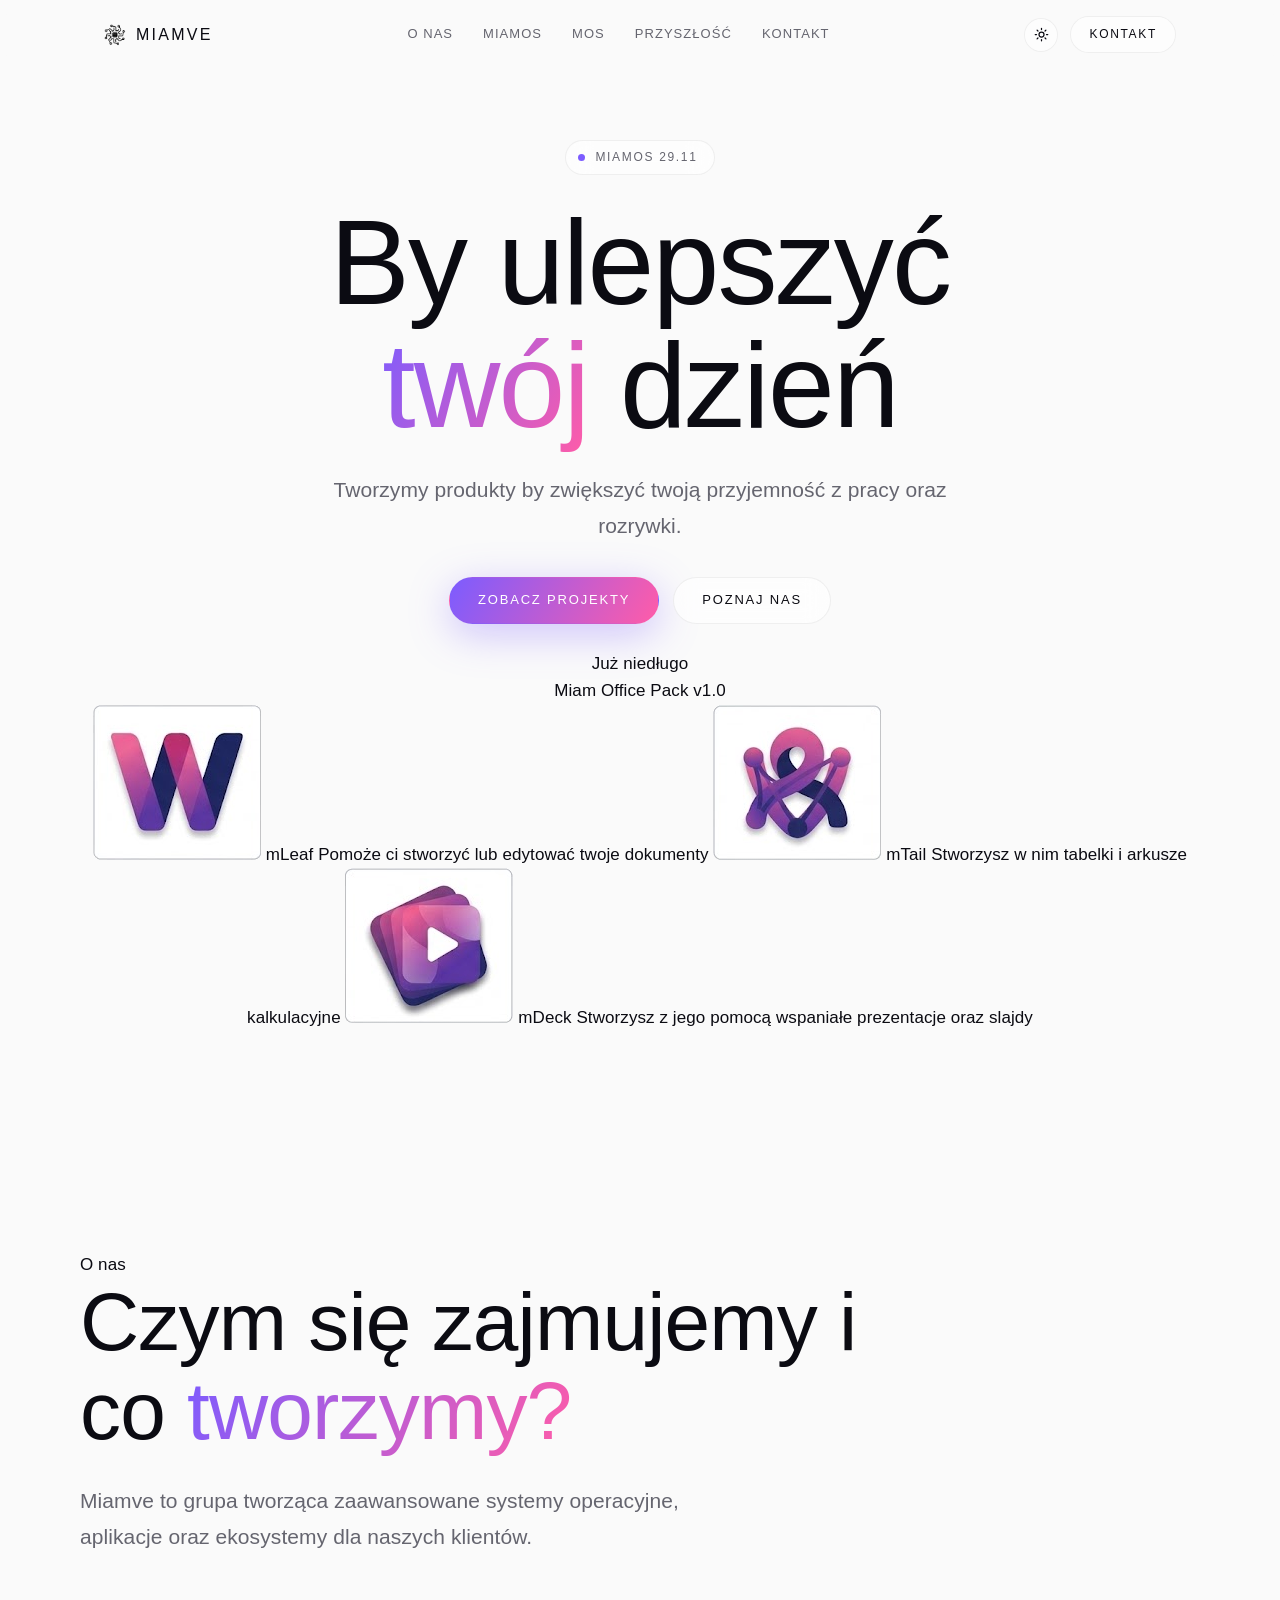
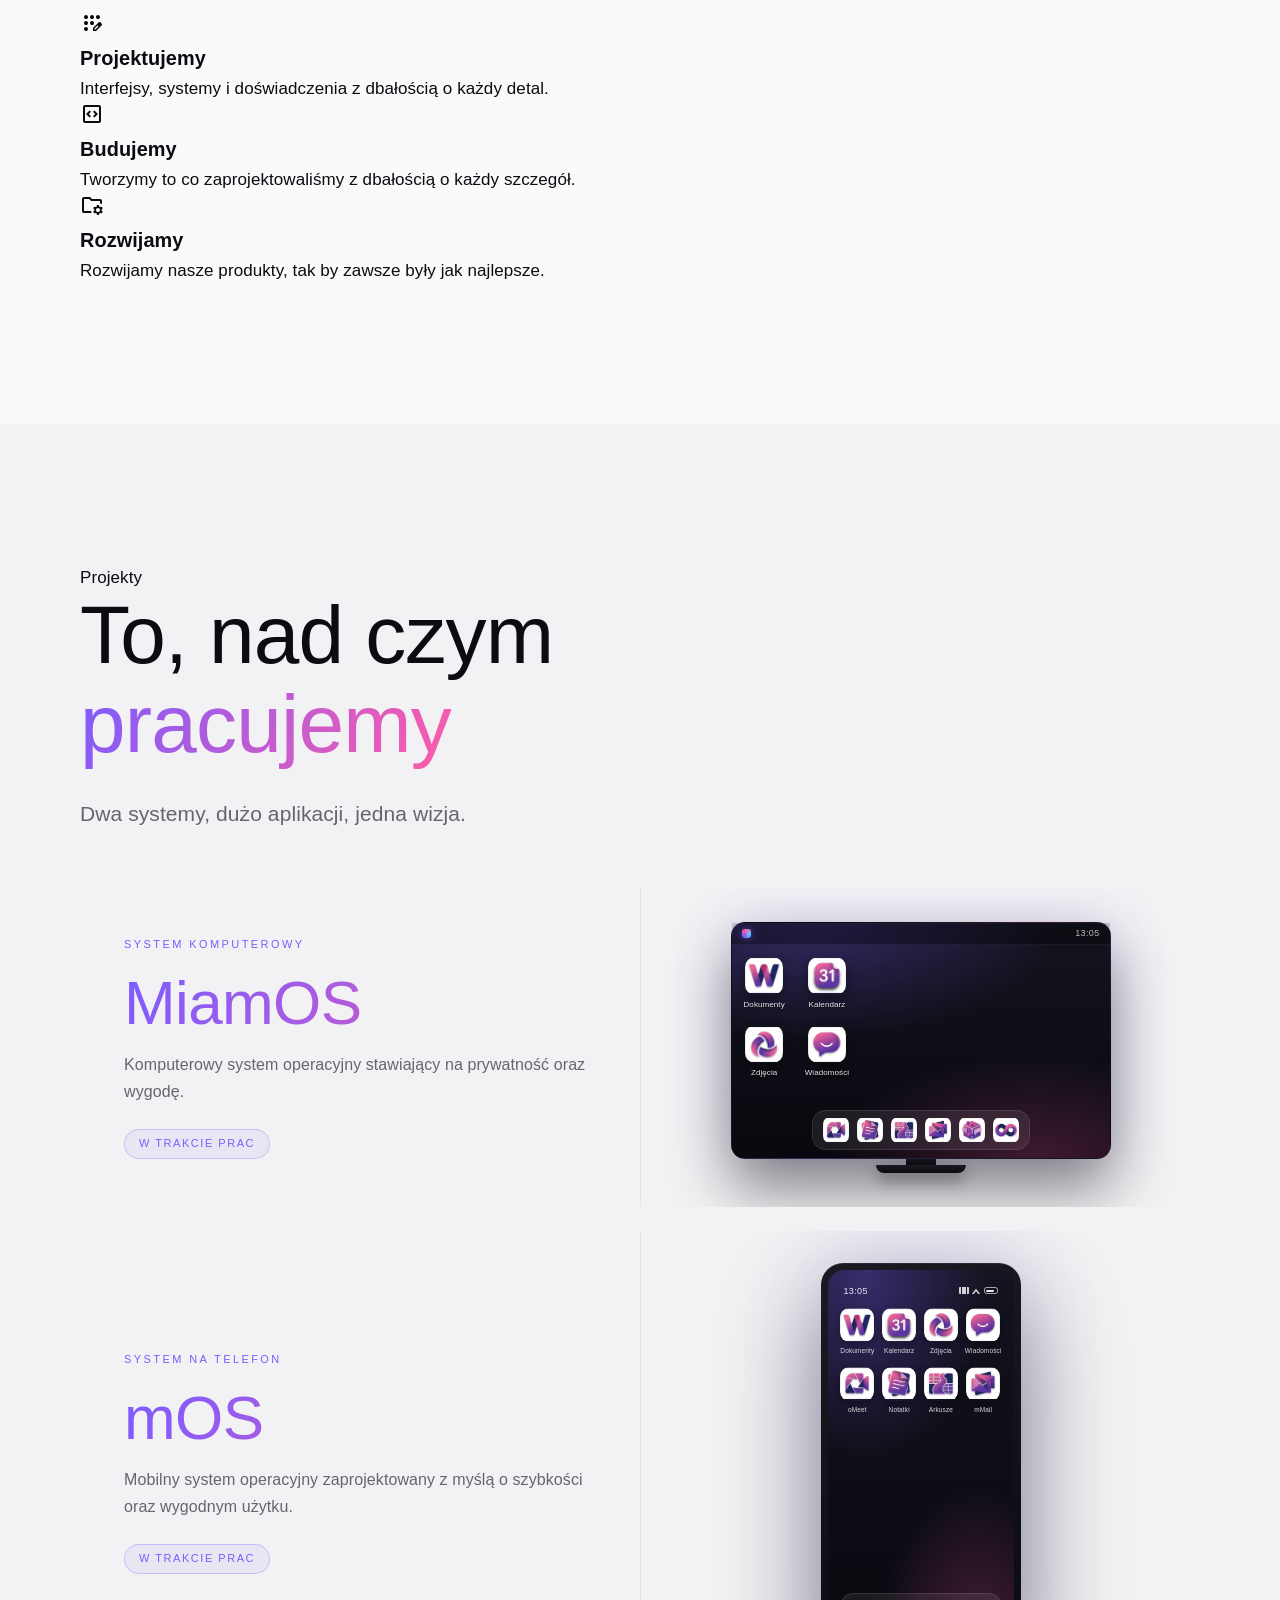
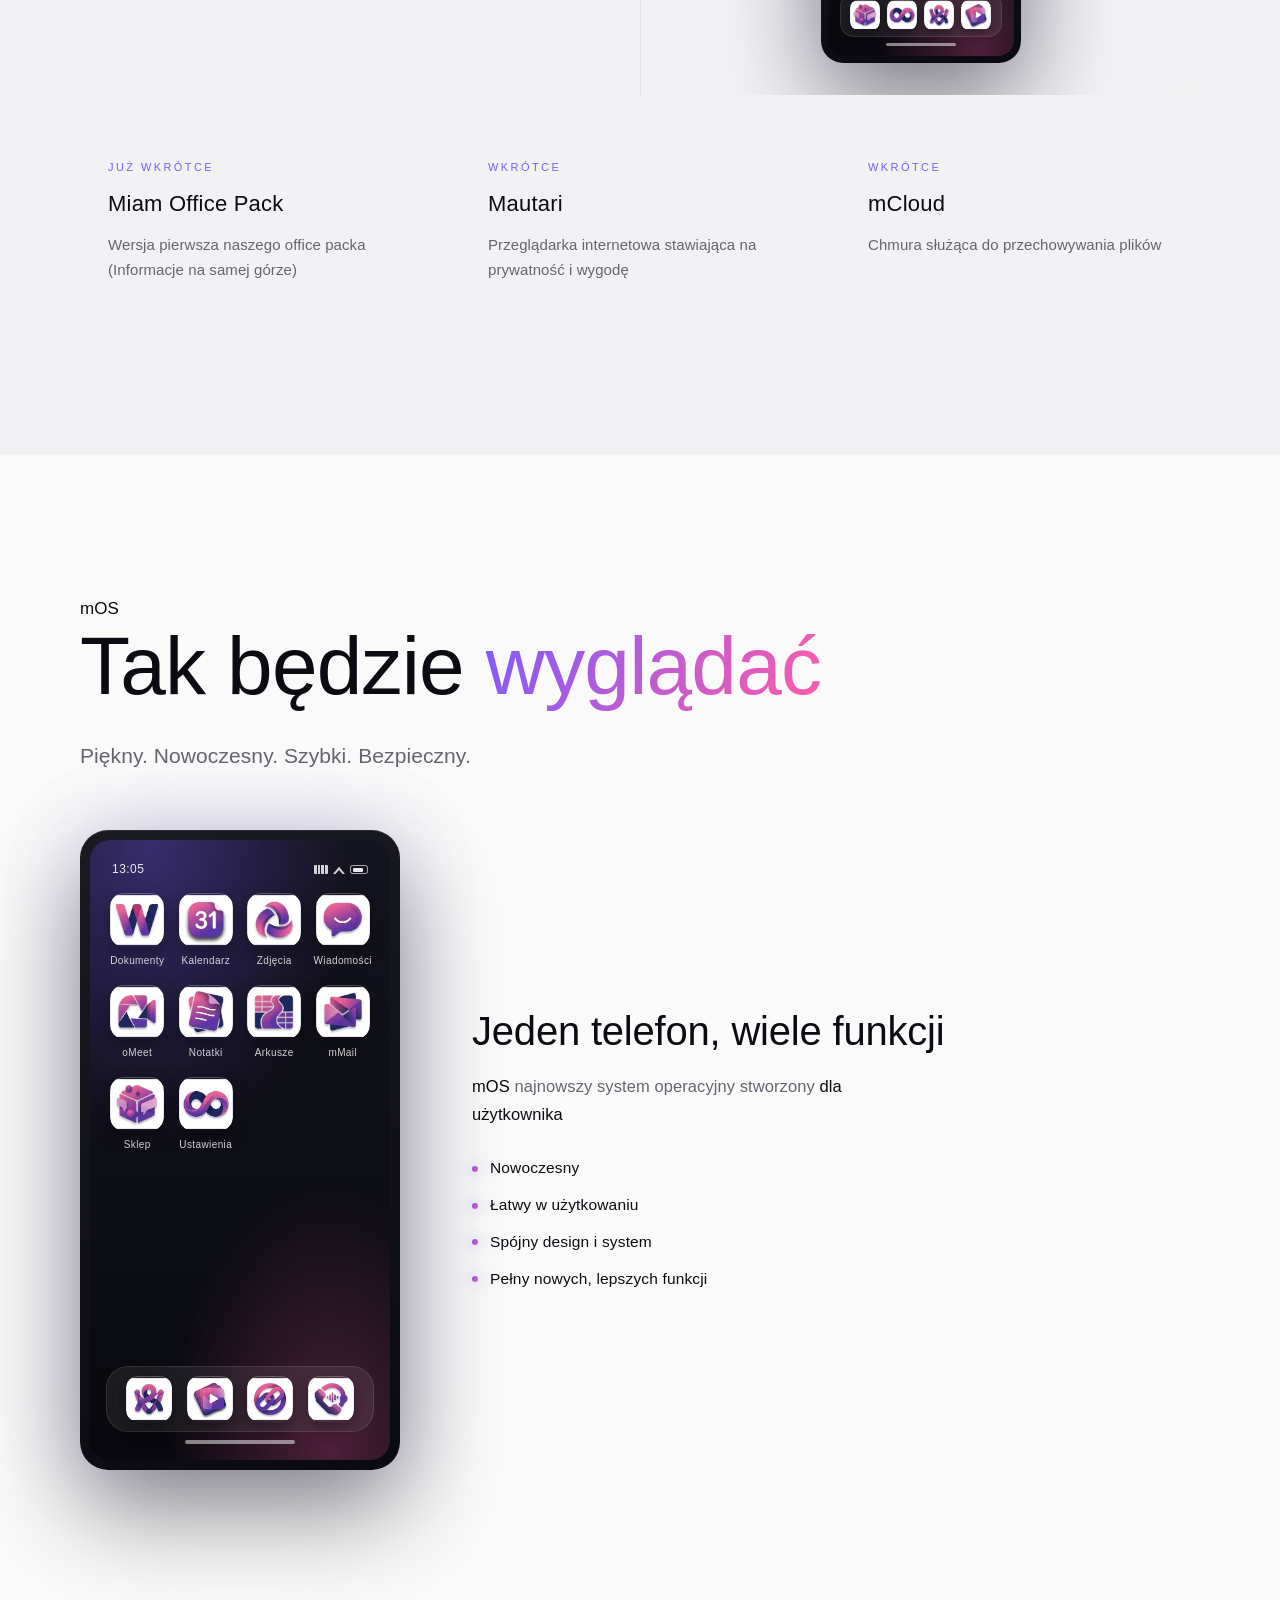
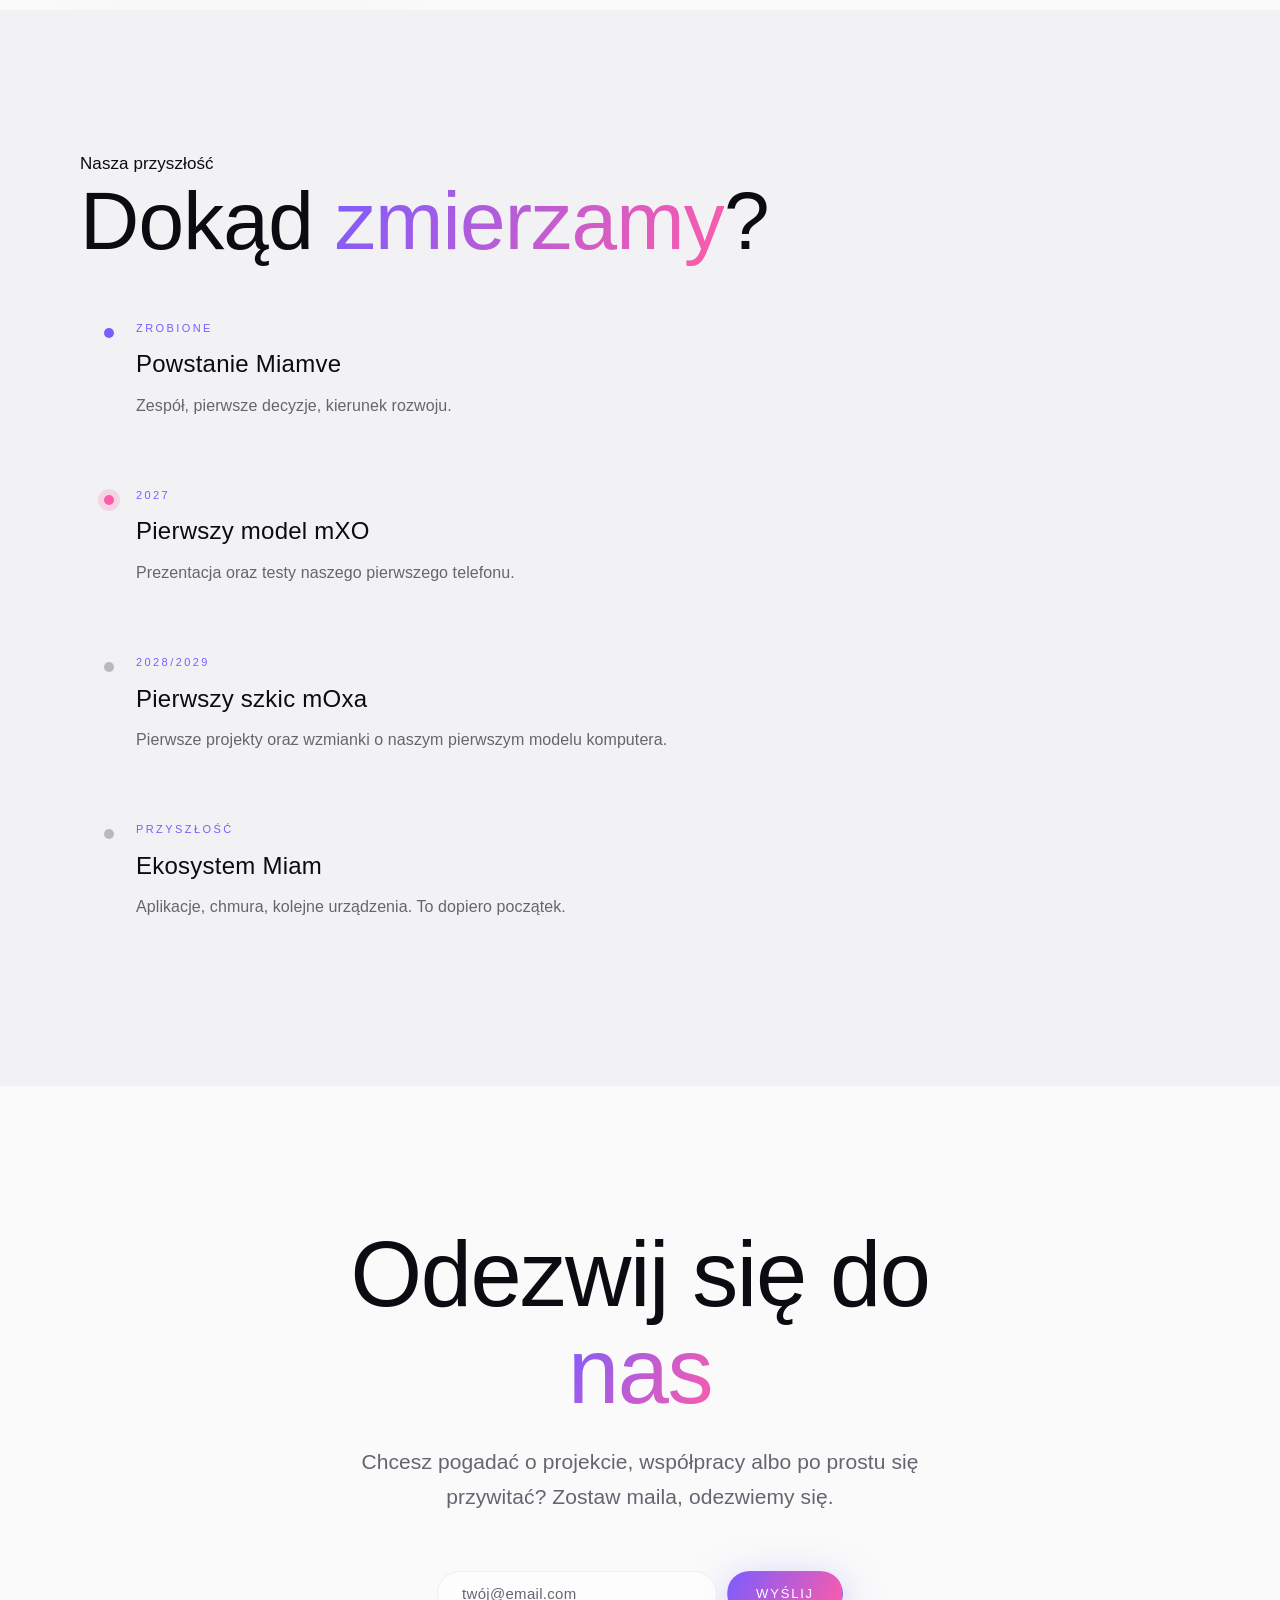
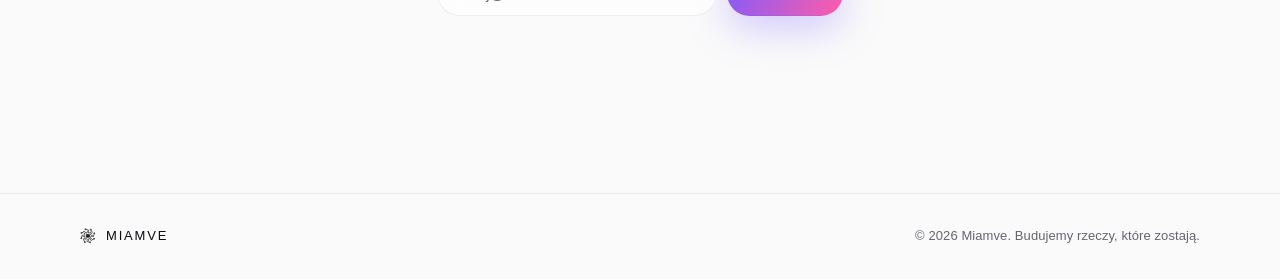
==== commit 89558482: "Update meta description and enhance animations Updated the meta description and added animations to " ====
--- a/index.html
+++ b/index.html
@@ -4,7 +4,7 @@
   <meta charset="UTF-8" />
   <meta name="viewport" content="width=device-width, initial-scale=1.0" />
   <title>Miamve</title>
-  <meta name="description" content="Miamve — niezależna firma technologiczna. Tworzymy MiamOS i mOS." />
+  <meta name="description" content="Miamve — niezależna firma technologiczna." />
   <link rel="icon" type="image/png" href="ikony/miamlogo.png" />
   <link rel="preconnect" href="https://fonts.googleapis.com" />
   <link rel="preconnect" href="https://fonts.gstatic.com" crossorigin />
@@ -13,7 +13,6 @@
 </head>
 <body>
 
-  <!-- NAV -->
   <nav class="nav" id="nav">
     <div class="nav-inner">
       <a href="#top" class="logo">
@@ -42,81 +41,79 @@
     </div>
   </nav>
 
-  <!-- HERO -->
   <section class="hero" id="top">
     <div class="hero-inner">
-      <div class="badge reveal">
+      <div class="badge anim">
         <span class="badge-dot"></span>
         MiamOS 29.11
       </div>
-      <h1 class="hero-title reveal">
+      <h1 class="hero-title anim">
         By ulepszyć<br />
         <span class="glow-text">twój</span> dzień
       </h1>
-      <p class="hero-sub reveal">
+      <p class="hero-sub anim">
         Tworzymy produkty by zwiększyć twoją przyjemność z pracy oraz rozrywki.
       </p>
-      <div class="hero-actions reveal">
+      <div class="hero-actions anim">
         <a href="#projects" class="btn btn-primary">Zobacz projekty</a>
         <a href="#about" class="btn btn-ghost">Poznaj nas</a>
       </div>
 
-      <div class="hero-mock reveal">
-        <div class="mock-window glass">
-          <div class="mock-bar">
-            <span class="dot r"></span>
-            <span class="dot y"></span>
-            <span class="dot g"></span>
-          </div>
-          <div class="mock-body">
-            <aside class="mock-side">
-              <div class="mock-line w-70"></div>
-              <div class="mock-line w-50"></div>
-              <div class="mock-line w-60"></div>
-              <div class="mock-line w-40"></div>
-            </aside>
-            <div class="mock-main">
-              <div class="mock-hero"></div>
-              <div class="mock-grid">
-                <div class="mock-tile"></div>
-                <div class="mock-tile"></div>
-                <div class="mock-tile"></div>
-              </div>
-            </div>
-          </div>
-        </div>
-      </div>
-    </div>
-  </section>
-
-  <!-- ABOUT -->
-  <section class="section" id="about">
+      <div class="hero-mop anim">
+        <p class="hero-mop-label">Już niedługo</p>
+        <p class="hero-mop-label">Miam Office Pack v1.0</p>
+
+        <div class="hero-mop-grid">
+
+          <a href="#mop" class="hero-app">
+            <img src="ikony/icon_01.png" alt="mLeaf" class="hero-app-icon" />
+            <span class="hero-app-name">mLeaf</span>
+            <span class="hero-app-desc">Pomoże ci stworzyć lub edytować twoje dokumenty</span>
+          </a>
+
+          <a href="#mop" class="hero-app">
+            <img src="ikony/icon_11.png" alt="mTail" class="hero-app-icon" />
+            <span class="hero-app-name">mTail</span>
+            <span class="hero-app-desc">Stworzysz w nim tabelki i arkusze kalkulacyjne</span>
+          </a>
+
+          <a href="#mop" class="hero-app">
+            <img src="ikony/icon_12.png" alt="mDeck" class="hero-app-icon" />
+            <span class="hero-app-name">mDeck</span>
+            <span class="hero-app-desc">Stworzysz z jego pomocą wspaniałe prezentacje oraz slajdy</span>
+          </a>
+
+        </div>
+      </div>
+    </div>
+  </section>
+    <section class="section" id="about">
     <div class="section-inner">
-      <p class="eyebrow reveal">O nas</p>
-      <h2 class="section-title reveal">
+      <p class="mala-napis anim">O nas</p>
+      <h2 class="section-title anim">
         Czym się zajmujemy i co <span class="gradient-text">tworzymy?</span>
       </h2>
-      <p class="section-lead reveal">
+      <p class="section-lead anim">
         Miamve to grupa tworząca zaawansowane systemy operacyjne, aplikacje oraz ekosystemy dla naszych klientów.
       </p>
 
-      <div class="pillars">
-        <div class="pillar glass reveal">
-          <div class="pillar-icon">
+      <div class="filary">
+        <div class="filar karta anim">
+          <div class="filar-ikona">
             <svg xmlns="http://www.w3.org/2000/svg" height="24" viewBox="0 -960 960 960" width="24" fill="currentColor"><path d="M183.5-183.5Q160-207 160-240t23.5-56.5Q207-320 240-320t56.5 23.5Q320-273 320-240t-23.5 56.5Q273-160 240-160t-56.5-23.5Zm0-240Q160-447 160-480t23.5-56.5Q207-560 240-560t56.5 23.5Q320-513 320-480t-23.5 56.5Q273-400 240-400t-56.5-23.5Zm0-240Q160-687 160-720t23.5-56.5Q207-800 240-800t56.5 23.5Q320-753 320-720t-23.5 56.5Q273-640 240-640t-56.5-23.5Zm240 0Q400-687 400-720t23.5-56.5Q447-800 480-800t56.5 23.5Q560-753 560-720t-23.5 56.5Q513-640 480-640t-56.5-23.5Zm240 0Q640-687 640-720t23.5-56.5Q687-800 720-800t56.5 23.5Q800-753 800-720t-23.5 56.5Q753-640 720-640t-56.5-23.5Zm-240 240Q400-447 400-480t23.5-56.5Q447-560 480-560t56.5 23.5Q560-513 560-480t-23.5 56.5Q513-400 480-400t-56.5-23.5ZM520-160v-123l221-220q9-9 20-13t22-4q12 0 23 4.5t20 13.5l37 37q8 9 12.5 20t4.5 22q0 11-4 22.5T863-380L643-160H520Zm300-263-37-37 37 37ZM580-220h38l121-122-18-19-19-18-122 121v38Zm141-141-19-18 37 37-18-19Z"/></svg>
           </div>
           <h3>Projektujemy</h3>
           <p>Interfejsy, systemy i doświadczenia z dbałością o każdy detal.</p>
         </div>
-        <div class="pillar glass reveal">
-          <div class="pillar-icon">
+        <div class="filar karta anim">
+          <div class="filar-ikona">
             <svg xmlns="http://www.w3.org/2000/svg" height="24" viewBox="0 -960 960 960" width="24" fill="currentColor"><path d="m384-336 56-57-87-87 87-87-56-57-144 144 144 144Zm192 0 144-144-144-144-56 57 87 87-87 87 56 57ZM200-120q-33 0-56.5-23.5T120-200v-560q0-33 23.5-56.5T200-840h560q33 0 56.5 23.5T840-760v560q0 33-23.5 56.5T760-120H200Zm0-80h560v-560H200v560Zm0-560v560-560Z"/></svg>
           </div>
           <h3>Budujemy</h3>
           <p>Tworzymy to co zaprojektowaliśmy z dbałością o każdy szczegół.</p>
         </div>
-        <div class="pillar glass reveal">
-          <div class="pillar-icon">
+        <div class="filar karta anim">
+          <div class="filar-ikona">
             <svg xmlns="http://www.w3.org/2000/svg" height="24" viewBox="0 -960 960 960" width="24" fill="currentColor"><path d="m680-80-12-60q-12-5-22.5-10.5T624-164l-58 18-40-68 46-40q-2-12-2-26t2-26l-46-40 40-68 58 18q11-8 21.5-13.5T668-420l12-60h80l12 60q12 5 22.5 10.5T816-396l58-18 40 68-46 40q2 12 2 26t-2 26l46 40-40 68-58-18q-11 8-21.5 13.5T772-140l-12 60h-80Zm96.5-143.5Q800-247 800-280t-23.5-56.5Q753-360 720-360t-56.5 23.5Q640-313 640-280t23.5 56.5Q687-200 720-200t56.5-23.5ZM160-240v-480 172-12 320Zm0 80q-33 0-56.5-23.5T80-240v-480q0-33 23.5-56.5T160-800h240l80 80h320q33 0 56.5 23.5T880-640v131q-18-13-38-22.5T800-548v-92H447l-80-80H160v480h283q3 21 9.5 41t15.5 39H160Z"/></svg>
           </div>
           <h3>Rozwijamy</h3>
@@ -126,30 +123,25 @@
     </div>
   </section>
 
-  <!-- PROJECTS -->
   <section class="section section-alt" id="projects">
     <div class="section-inner">
-      <p class="eyebrow reveal">Projekty</p>
-      <h2 class="section-title reveal">
+      <p class="mala-napis anim">Projekty</p>
+      <h2 class="section-title anim">
         To, nad czym <span class="gradient-text">pracujemy</span>
       </h2>
-      <p class="section-lead reveal">
+      <p class="section-lead anim">
         Dwa systemy, dużo aplikacji, jedna wizja.
       </p>
 
-      <!-- MiamOS — komputer -->
-      <article class="project project-featured glass reveal">
+      <article class="project project-featured karta anim">
         <div class="project-content">
-          <span class="project-tag">System komputerowy
-            <svg xmlns="http://www.w3.org/2000/svg" height="20" viewBox="0 -960 960 960" width="20" fill="currentColor"><path d="M288-144v-48l48-48H168q-29.7 0-50.85-21.15Q96-282.3 96-312v-432q0-29.7 21.15-50.85Q138.3-816 168-816h624q29.7 0 50.85 21.15Q864-773.7 864-744v432q0 29.7-21.15 50.85Q821.7-240 792-240H624l48 48v48H288ZM168-312h624v-432H168v432Zm0 0v-432 432Z"/></svg>
-          </span>
+          <span class="project-tag">System komputerowy</span>
           <h3 class="project-title">MiamOS</h3>
           <p class="project-desc">
             Komputerowy system operacyjny stawiający na prywatność oraz wygodę.
           </p>
           <div class="project-meta">
             <span class="project-status active">W trakcie prac</span>
-            <span class="project-year"></span>
           </div>
         </div>
         <div class="project-visual">
@@ -157,29 +149,14 @@
             <div class="desktop-screen">
               <div class="desktop-menubar">
                 <span class="desktop-logo"></span>
-                <span class="desktop-menu-item">Plik</span>
-                <span class="desktop-menu-item">Edycja</span>
-                <span class="desktop-menu-item">Widok</span>
                 <span class="desktop-menu-spacer"></span>
                 <span class="desktop-clock">13:05</span>
               </div>
               <div class="desktop-icons">
-                <div class="desktop-icon">
-                  <img src="ikony/icon_01.png" alt="" />
-                  <span>Dokumenty</span>
-                </div>
-                <div class="desktop-icon">
-                  <img src="ikony/icon_02.png" alt="" />
-                  <span>Kalendarz</span>
-                </div>
-                <div class="desktop-icon">
-                  <img src="ikony/icon_03.png" alt="" />
-                  <span>Zdjęcia</span>
-                </div>
-                <div class="desktop-icon">
-                  <img src="ikony/icon_04.png" alt="" />
-                  <span>Wiadomości</span>
-                </div>
+                <div class="desktop-icon"><img src="ikony/icon_01.png" alt="" /><span>Dokumenty</span></div>
+                <div class="desktop-icon"><img src="ikony/icon_02.png" alt="" /><span>Kalendarz</span></div>
+                <div class="desktop-icon"><img src="ikony/icon_03.png" alt="" /><span>Zdjęcia</span></div>
+                <div class="desktop-icon"><img src="ikony/icon_04.png" alt="" /><span>Wiadomości</span></div>
               </div>
               <div class="desktop-dock">
                 <div class="desktop-dock-icon"><img src="ikony/icon_05.png" alt="" /></div>
@@ -195,19 +172,15 @@
         </div>
       </article>
 
-      <!-- mOS — mini telefon -->
-      <article class="project project-featured glass reveal">
+      <article class="project project-featured karta anim">
         <div class="project-content">
-          <span class="project-tag">System na telefon
-            <svg xmlns="http://www.w3.org/2000/svg" height="20" viewBox="0 -960 960 960" width="20" fill="currentColor"><path d="M288-48q-29.7 0-50.85-21.15Q216-90.3 216-120v-720q0-33 19.5-52.5T288-912h384q29.7 0 50.85 21.15Q744-869.7 744-840v144q20 0 34 14t14 34v96q0 20-14 34t-34 14v384q0 29.7-21.15 50.85Q701.7-48 672-48H288Zm0-72h384v-720H288v720Zm0 0v-720 720Zm108-48h168q15.3 0 25.65-10.29Q600-188.58 600-203.79t-10.35-25.71Q579.3-240 564-240H396q-15.3 0-25.65 10.29Q360-219.42 360-204.21t10.35 25.71Q380.7-168 396-168Z"/></svg>
-          </span>
+          <span class="project-tag">System na telefon</span>
           <h3 class="project-title">mOS</h3>
           <p class="project-desc">
             Mobilny system operacyjny zaprojektowany z myślą o szybkości oraz wygodnym użytku.
           </p>
           <div class="project-meta">
             <span class="project-status active">W trakcie prac</span>
-            <span class="project-year"></span>
           </div>
         </div>
         <div class="project-visual">
@@ -222,38 +195,14 @@
                 </span>
               </div>
               <div class="app-grid">
-                <div class="app">
-                  <div class="app-icon"><img src="ikony/icon_01.png" alt="" /></div>
-                  <span class="app-label">Dokumenty</span>
-                </div>
-                <div class="app">
-                  <div class="app-icon"><img src="ikony/icon_02.png" alt="" /></div>
-                  <span class="app-label">Kalendarz</span>
-                </div>
-                <div class="app">
-                  <div class="app-icon"><img src="ikony/icon_03.png" alt="" /></div>
-                  <span class="app-label">Zdjęcia</span>
-                </div>
-                <div class="app">
-                  <div class="app-icon"><img src="ikony/icon_04.png" alt="" /></div>
-                  <span class="app-label">Wiadomości</span>
-                </div>
-                <div class="app">
-                  <div class="app-icon"><img src="ikony/icon_05.png" alt="" /></div>
-                  <span class="app-label">oMeet</span>
-                </div>
-                <div class="app">
-                  <div class="app-icon"><img src="ikony/icon_06.png" alt="" /></div>
-                  <span class="app-label">Notatki</span>
-                </div>
-                <div class="app">
-                  <div class="app-icon"><img src="ikony/icon_07.png" alt="" /></div>
-                  <span class="app-label">Arkusze</span>
-                </div>
-                <div class="app">
-                  <div class="app-icon"><img src="ikony/icon_08.png" alt="" /></div>
-                  <span class="app-label">mMail</span>
-                </div>
+                <div class="app"><div class="app-icon"><img src="ikony/icon_01.png" alt="" /></div><span class="app-label">Dokumenty</span></div>
+                <div class="app"><div class="app-icon"><img src="ikony/icon_02.png" alt="" /></div><span class="app-label">Kalendarz</span></div>
+                <div class="app"><div class="app-icon"><img src="ikony/icon_03.png" alt="" /></div><span class="app-label">Zdjęcia</span></div>
+                <div class="app"><div class="app-icon"><img src="ikony/icon_04.png" alt="" /></div><span class="app-label">Wiadomości</span></div>
+                <div class="app"><div class="app-icon"><img src="ikony/icon_05.png" alt="" /></div><span class="app-label">oMeet</span></div>
+                <div class="app"><div class="app-icon"><img src="ikony/icon_06.png" alt="" /></div><span class="app-label">Notatki</span></div>
+                <div class="app"><div class="app-icon"><img src="ikony/icon_07.png" alt="" /></div><span class="app-label">Arkusze</span></div>
+                <div class="app"><div class="app-icon"><img src="ikony/icon_08.png" alt="" /></div><span class="app-label">mMail</span></div>
               </div>
               <div class="dock">
                 <div class="app-icon small"><img src="ikony/icon_09.png" alt="" /></div>
@@ -268,41 +217,41 @@
       </article>
 
       <div class="projects-grid">
-        <article class="project-card glass reveal">
+        <article class="project-card karta anim">
+          <span class="project-tag">Już wkrótce</span>
+          <h3>Miam Office Pack</h3>
+          <p>Wersja pierwsza naszego office packa
+            (Informacje na samej górze)
+          </p>
+          
+        </article>
+        <article class="project-card karta anim">
           <span class="project-tag">Wkrótce</span>
-          <h3>Miam Office Pack</h3>
-          <p>Pierwsze narzędzia biurowe.</p>
+          <h3>Mautari</h3>
+          <p>Przeglądarka internetowa stawiająca na prywatność i wygodę</p>
         </article>
-        <article class="project-card glass reveal">
-          <span class="project-tag">W niedalekiej przyszłości</span>
+        <article class="project-card karta anim">
+          <span class="project-tag">Wkrótce</span>
           <h3>mCloud</h3>
-          <p>Chmura z pełną synchronizacją między urządzeniami.</p>
+          <p>Chmura służąca do przechowywania plików</p>
         </article>
-        <article class="project-card glass reveal">
-          <span class="project-tag">W planach</span>
-          <h3>Dom dla mOS</h3>
-          <p>Pierwsze prace nad modułami mobilnymi pierwszego smartfona.</p>
-        </article>
-      </div>
-    </div>
-  </section>
-
-  <!-- SHOWCASE — mOS -->
+      </div>
+    </div>
+  </section>
+
   <section class="section" id="showcase">
     <div class="section-inner">
-      <p class="eyebrow reveal">mOS</p>
-      <h2 class="section-title reveal">
+      <p class="mala-napis anim">mOS</p>
+      <h2 class="section-title anim">
         Tak będzie <span class="gradient-text">wyglądać</span>
       </h2>
-      <p class="section-lead reveal">
+      <p class="section-lead anim">
         Piękny. Nowoczesny. Szybki. Bezpieczny.
       </p>
 
-      <div class="showcase-stage reveal">
-
+      <div class="showcase-stage anim">
         <div class="phone">
           <div class="phone-screen">
-
             <div class="status-bar">
               <span class="status-time">13:05</span>
               <span class="status-icons">
@@ -311,57 +260,24 @@
                 <span class="battery"></span>
               </span>
             </div>
-
             <div class="app-grid">
-              <div class="app">
-                <div class="app-icon"><img src="ikony/icon_01.png" alt="" /></div>
-                <span class="app-label">Dokumenty</span>
-              </div>
-              <div class="app">
-                <div class="app-icon"><img src="ikony/icon_02.png" alt="" /></div>
-                <span class="app-label">Kalendarz</span>
-              </div>
-              <div class="app">
-                <div class="app-icon"><img src="ikony/icon_03.png" alt="" /></div>
-                <span class="app-label">Zdjęcia</span>
-              </div>
-              <div class="app">
-                <div class="app-icon"><img src="ikony/icon_04.png" alt="" /></div>
-                <span class="app-label">Wiadomości</span>
-              </div>
-              <div class="app">
-                <div class="app-icon"><img src="ikony/icon_05.png" alt="" /></div>
-                <span class="app-label">oMeet</span>
-              </div>
-              <div class="app">
-                <div class="app-icon"><img src="ikony/icon_06.png" alt="" /></div>
-                <span class="app-label">Notatki</span>
-              </div>
-              <div class="app">
-                <div class="app-icon"><img src="ikony/icon_07.png" alt="" /></div>
-                <span class="app-label">Arkusze</span>
-              </div>
-              <div class="app">
-                <div class="app-icon"><img src="ikony/icon_08.png" alt="" /></div>
-                <span class="app-label">mMail</span>
-              </div>
-              <div class="app">
-                <div class="app-icon"><img src="ikony/icon_09.png" alt="" /></div>
-                <span class="app-label">Sklep Aplikacji</span>
-              </div>
-              <div class="app">
-                <div class="app-icon"><img src="ikony/icon_10.png" alt="" /></div>
-                <span class="app-label">Ustawienia</span>
-              </div>
-            </div>
-
+              <div class="app"><div class="app-icon"><img src="ikony/icon_01.png" alt="" /></div><span class="app-label">Dokumenty</span></div>
+              <div class="app"><div class="app-icon"><img src="ikony/icon_02.png" alt="" /></div><span class="app-label">Kalendarz</span></div>
+              <div class="app"><div class="app-icon"><img src="ikony/icon_03.png" alt="" /></div><span class="app-label">Zdjęcia</span></div>
+              <div class="app"><div class="app-icon"><img src="ikony/icon_04.png" alt="" /></div><span class="app-label">Wiadomości</span></div>
+              <div class="app"><div class="app-icon"><img src="ikony/icon_05.png" alt="" /></div><span class="app-label">oMeet</span></div>
+              <div class="app"><div class="app-icon"><img src="ikony/icon_06.png" alt="" /></div><span class="app-label">Notatki</span></div>
+              <div class="app"><div class="app-icon"><img src="ikony/icon_07.png" alt="" /></div><span class="app-label">Arkusze</span></div>
+              <div class="app"><div class="app-icon"><img src="ikony/icon_08.png" alt="" /></div><span class="app-label">mMail</span></div>
+              <div class="app"><div class="app-icon"><img src="ikony/icon_09.png" alt="" /></div><span class="app-label">Sklep</span></div>
+              <div class="app"><div class="app-icon"><img src="ikony/icon_10.png" alt="" /></div><span class="app-label">Ustawienia</span></div>
+            </div>
             <div class="dock">
               <div class="app-icon small"><img src="ikony/icon_11.png" alt="" /></div>
               <div class="app-icon small"><img src="ikony/icon_12.png" alt="" /></div>
               <div class="app-icon small"><img src="ikony/icon_13.png" alt="" /></div>
               <div class="app-icon small"><img src="ikony/icon_14.png" alt="" /></div>
             </div>
-
             <div class="home-indicator"></div>
           </div>
         </div>
@@ -378,21 +294,19 @@
             <li><span class="dot-accent"></span> Pełny nowych, lepszych funkcji</li>
           </ul>
         </div>
-
-      </div>
-    </div>
-  </section>
-
-  <!-- ROADMAP -->
+      </div>
+    </div>
+  </section>
+
   <section class="section section-alt" id="roadmap">
     <div class="section-inner">
-      <p class="eyebrow reveal">Nasza przyszłość</p>
-      <h2 class="section-title reveal">
+      <p class="mala-napis anim">Nasza przyszłość</p>
+      <h2 class="section-title anim">
         Dokąd <span class="gradient-text">zmierzamy</span>?
       </h2>
 
       <ol class="timeline">
-        <li class="timeline-item glass reveal done">
+        <li class="timeline-item karta anim done">
           <span class="timeline-dot"></span>
           <div>
             <span class="timeline-tag">Zrobione</span>
@@ -400,7 +314,7 @@
             <p>Zespół, pierwsze decyzje, kierunek rozwoju.</p>
           </div>
         </li>
-        <li class="timeline-item glass reveal active">
+        <li class="timeline-item karta anim active">
           <span class="timeline-dot"></span>
           <div>
             <span class="timeline-tag">2027</span>
@@ -408,7 +322,7 @@
             <p>Prezentacja oraz testy naszego pierwszego telefonu.</p>
           </div>
         </li>
-        <li class="timeline-item glass reveal">
+        <li class="timeline-item karta anim">
           <span class="timeline-dot"></span>
           <div>
             <span class="timeline-tag">2028/2029</span>
@@ -416,7 +330,7 @@
             <p>Pierwsze projekty oraz wzmianki o naszym pierwszym modelu komputera.</p>
           </div>
         </li>
-        <li class="timeline-item glass reveal">
+        <li class="timeline-item karta anim">
           <span class="timeline-dot"></span>
           <div>
             <span class="timeline-tag">Przyszłość</span>
@@ -428,9 +342,8 @@
     </div>
   </section>
 
-  <!-- CONTACT -->
   <section class="section section-cta" id="contact">
-    <div class="section-inner reveal">
+    <div class="section-inner anim">
       <h2 class="cta-title">
         Odezwij się do <span class="gradient-text">nas</span>
       </h2>
--- a/style.css
+++ b/style.css
@@ -0,0 +1,1108 @@
+/* ============ THEME ============ */
+:root {
+  --bg: #fafafa;
+  --bg-alt: #f2f2f4;
+  --surface: rgba(255,255,255,0.65);
+  --surface-border: rgba(0,0,0,0.06);
+  --fg: #0b0b12;
+  --muted: #65656f;
+  --accent-1: #7c5cff;
+  --accent-2: #ff5ca8;
+  --accent-3: #5cc8ff;
+  --line: rgba(0,0,0,0.07);
+  --shadow: 0 8px 32px rgba(20,20,40,0.08);
+  --radius: 20px;
+  --max: 1120px;
+  --ease: cubic-bezier(.22,.61,.36,1);
+  --nav-bg: rgba(250,250,250,0.75);
+}
+
+:root[data-theme="dark"] {
+  --bg: #0a0a0c;
+  --bg-alt: #101014;
+  --surface: rgba(255,255,255,0.045);
+  --surface-border: rgba(255,255,255,0.08);
+  --fg: #f2f2f7;
+  --muted: #8b8b96;
+  --line: rgba(255,255,255,0.07);
+  --shadow: 0 8px 32px rgba(0,0,0,0.4);
+  --nav-bg: rgba(10,10,12,0.7);
+}
+
+@media (prefers-color-scheme: dark) {
+  :root:not([data-theme="light"]) {
+    --bg: #0a0a0c;
+    --bg-alt: #101014;
+    --surface: rgba(255,255,255,0.045);
+    --surface-border: rgba(255,255,255,0.08);
+    --fg: #f2f2f7;
+    --muted: #8b8b96;
+    --line: rgba(255,255,255,0.07);
+    --shadow: 0 8px 32px rgba(0,0,0,0.4);
+    --nav-bg: rgba(10,10,12,0.7);
+  }
+}
+
+/* ============ BASE ============ */
+* { box-sizing: border-box; margin: 0; padding: 0; }
+html { scroll-behavior: smooth; }
+
+body {
+  background: var(--bg);
+  color: var(--fg);
+  font-family: "Raleway", -apple-system, BlinkMacSystemFont, "Segoe UI", sans-serif;
+  font-size: 17px;
+  font-weight: 200;
+  line-height: 1.6;
+  letter-spacing: 0.005em;
+  -webkit-font-smoothing: antialiased;
+  -moz-osx-font-smoothing: grayscale;
+  overflow-x: hidden;
+  transition: background .4s var(--ease), color .4s var(--ease);
+}
+
+a { color: inherit; text-decoration: none; }
+button { font-family: inherit; }
+
+/* ============ GLASS ============ */
+.glass {
+  background: var(--surface);
+  backdrop-filter: blur(20px) saturate(160%);
+  -webkit-backdrop-filter: blur(20px) saturate(160%);
+  border: 1px solid var(--surface-border);
+  box-shadow: var(--shadow);
+}
+
+/* ============ NAV ============ */
+.nav {
+  position: fixed; top: 0; left: 0; right: 0;
+  z-index: 100;
+  backdrop-filter: blur(20px) saturate(180%);
+  -webkit-backdrop-filter: blur(20px) saturate(180%);
+  background: var(--nav-bg);
+  border-bottom: 1px solid transparent;
+  transition: border-color .3s var(--ease), background .4s var(--ease);
+}
+.nav.scrolled { border-bottom-color: var(--line); }
+
+.nav-inner {
+  max-width: var(--max);
+  margin: 0 auto;
+  padding: 16px 24px;
+  display: flex; align-items: center; justify-content: space-between;
+  gap: 24px;
+}
+
+.logo {
+  display: flex; align-items: center; gap: 10px;
+  font-size: 16px;
+  font-weight: 300;
+  letter-spacing: 0.14em;
+  text-transform: uppercase;
+}
+.logo-mark {
+  width: 22px;
+  height: 22px;
+  object-fit: contain;
+  display: block;
+  flex-shrink: 0;
+  transition: filter .4s var(--ease);
+}
+
+:root[data-theme="dark"] .logo-mark {
+  filter: invert(1);
+}
+@media (prefers-color-scheme: dark) {
+  :root:not([data-theme="light"]) .logo-mark {
+    filter: invert(1);
+  }
+}
+
+.nav-links {
+  display: flex; gap: 30px; list-style: none;
+  font-size: 13px;
+  font-weight: 300;
+  letter-spacing: 0.08em;
+  text-transform: uppercase;
+}
+.nav-links a { color: var(--muted); transition: color .2s var(--ease); }
+.nav-links a:hover { color: var(--fg); }
+
+.nav-actions { display: flex; align-items: center; gap: 12px; }
+
+.theme-toggle {
+  width: 34px; height: 34px;
+  border-radius: 50%;
+  border: 1px solid var(--surface-border);
+  background: var(--surface);
+  color: var(--fg);
+  display: grid; place-items: center;
+  cursor: pointer;
+  transition: transform .2s var(--ease), border-color .2s var(--ease);
+}
+.theme-toggle:hover { transform: scale(1.06); border-color: var(--accent-1); }
+.theme-toggle svg { width: 15px; height: 15px; }
+.theme-toggle .ico-moon { display: none; }
+:root[data-theme="dark"] .theme-toggle .ico-sun { display: none; }
+:root[data-theme="dark"] .theme-toggle .ico-moon { display: block; }
+@media (prefers-color-scheme: dark) {
+  :root:not([data-theme="light"]) .theme-toggle .ico-sun { display: none; }
+  :root:not([data-theme="light"]) .theme-toggle .ico-moon { display: block; }
+}
+
+.nav-cta {
+  padding: 8px 18px;
+  font-size: 12px;
+  font-weight: 300;
+  letter-spacing: 0.14em;
+  text-transform: uppercase;
+  border-radius: 999px;
+  border: 1px solid var(--surface-border);
+  background: var(--surface);
+  transition: background .2s var(--ease), border-color .2s var(--ease);
+}
+.nav-cta:hover { border-color: var(--accent-1); }
+
+@media (max-width: 860px) {
+  .nav-links { display: none; }
+}
+
+/* ============ HERO ============ */
+.hero {
+  min-height: 100vh;
+  padding: 140px 24px 80px;
+  display: flex; align-items: center; justify-content: center;
+  position: relative;
+}
+.hero-inner {
+  max-width: var(--max);
+  width: 100%;
+  text-align: center;
+  display: flex; flex-direction: column; align-items: center;
+  gap: 26px;
+}
+
+.badge {
+  display: inline-flex; align-items: center; gap: 10px;
+  padding: 7px 16px 7px 12px;
+  border-radius: 999px;
+  background: var(--surface);
+  border: 1px solid var(--surface-border);
+  backdrop-filter: blur(12px);
+  -webkit-backdrop-filter: blur(12px);
+  font-size: 12px;
+  font-weight: 300;
+  letter-spacing: 0.14em;
+  text-transform: uppercase;
+  color: var(--muted);
+}
+.badge-dot {
+  width: 7px; height: 7px; border-radius: 50%;
+  background: var(--accent-1);
+  box-shadow: 0 0 0 0 rgba(124,92,255,0.5);
+  animation: pulseDot 2s ease-in-out infinite;
+}
+@keyframes pulseDot {
+  0%, 100% { box-shadow: 0 0 0 0 rgba(124,92,255,0.5); }
+  50% { box-shadow: 0 0 0 8px rgba(124,92,255,0); }
+}
+
+.hero-title {
+  font-size: clamp(52px, 10vw, 120px);
+  font-weight: 100;
+  letter-spacing: -0.015em;
+  line-height: 1.02;
+  max-width: 900px;
+}
+
+.gradient-text {
+  background: linear-gradient(120deg, var(--accent-1) 0%, var(--accent-2) 50%, var(--accent-3) 100%);
+  background-size: 200% 200%;
+  -webkit-background-clip: text; background-clip: text;
+  color: transparent;
+  animation: shift 8s ease-in-out infinite;
+}
+@keyframes shift {
+  0%, 100% { background-position: 0% 50%; }
+  50% { background-position: 100% 50%; }
+}
+
+.glow-text {
+  background: linear-gradient(120deg, var(--accent-1) 0%, var(--accent-2) 50%, var(--accent-3) 100%);
+  background-size: 200% 200%;
+  -webkit-background-clip: text; background-clip: text;
+  color: transparent;
+  animation: shift 8s ease-in-out infinite;
+}
+
+.hero-sub {
+  font-size: clamp(17px, 2vw, 21px);
+  color: var(--muted);
+  line-height: 1.7;
+  font-weight: 200;
+  max-width: 620px;
+}
+
+.hero-actions {
+  display: flex; gap: 14px; justify-content: center;
+  flex-wrap: wrap;
+  margin-top: 8px;
+}
+
+.btn {
+  display: inline-flex; align-items: center; gap: 6px;
+  padding: 12px 28px; border-radius: 999px;
+  font-size: 13px;
+  font-weight: 300;
+  letter-spacing: 0.14em;
+  text-transform: uppercase;
+  cursor: pointer;
+  border: 1px solid transparent;
+  transition: transform .2s var(--ease), background .2s var(--ease), border-color .2s var(--ease), box-shadow .2s var(--ease);
+}
+.btn:hover { transform: translateY(-1px); }
+
+.btn-primary {
+  background: linear-gradient(120deg, var(--accent-1), var(--accent-2));
+  color: #fff;
+  box-shadow: 0 10px 40px rgba(124,92,255,0.35);
+}
+.btn-primary:hover { box-shadow: 0 14px 50px rgba(124,92,255,0.5); }
+
+.btn-ghost {
+  background: var(--surface);
+  border-color: var(--surface-border);
+  color: var(--fg);
+  backdrop-filter: blur(12px);
+  -webkit-backdrop-filter: blur(12px);
+}
+.btn-ghost:hover { border-color: var(--accent-1); }
+
+/* ============ HERO MOCK ============ */
+.hero-mock {
+  margin-top: 56px;
+  width: 100%;
+  max-width: 820px;
+  perspective: 1400px;
+}
+
+.mock-window {
+  border-radius: 18px;
+  overflow: hidden;
+  transform: rotateX(6deg);
+  transform-style: preserve-3d;
+  transition: transform .8s var(--ease);
+}
+.mock-window:hover { transform: rotateX(0deg); }
+.mock-window.small { transform: none; }
+.mock-window.small:hover { transform: none; }
+
+.mock-bar {
+  display: flex; gap: 8px;
+  padding: 14px 18px;
+  border-bottom: 1px solid var(--surface-border);
+  align-items: center;
+}
+.mock-url {
+  margin-left: 12px;
+  font-size: 11px;
+  font-weight: 300;
+  letter-spacing: 0.1em;
+  text-transform: uppercase;
+  color: var(--muted);
+  background: var(--bg-alt);
+  padding: 3px 12px;
+  border-radius: 999px;
+  border: 1px solid var(--surface-border);
+}
+.dot { width: 11px; height: 11px; border-radius: 50%; }
+.dot.r { background: #ff6058; }
+.dot.y { background: #ffbd2e; }
+.dot.g { background: #28c840; }
+
+.mock-body {
+  display: grid;
+  grid-template-columns: 200px 1fr;
+  min-height: 320px;
+}
+.mock-window.small .mock-body {
+  grid-template-columns: 1fr;
+  min-height: 200px;
+}
+@media (max-width: 640px) {
+  .mock-body { grid-template-columns: 1fr; }
+  .mock-side { display: none; }
+}
+
+.mock-side {
+  padding: 24px 20px;
+  border-right: 1px solid var(--surface-border);
+  display: flex; flex-direction: column; gap: 14px;
+}
+.mock-line {
+  height: 10px; border-radius: 6px;
+  background: linear-gradient(90deg, var(--accent-1), var(--accent-3));
+  opacity: 0.35;
+}
+.w-40 { width: 40%; } .w-50 { width: 50%; }
+.w-60 { width: 60%; } .w-70 { width: 70%; }
+
+.mock-main {
+  padding: 24px;
+  display: flex; flex-direction: column; gap: 18px;
+}
+.mock-hero {
+  height: 110px;
+  border-radius: 14px;
+  background:
+    radial-gradient(60% 100% at 30% 0%, rgba(124,92,255,0.45), transparent 70%),
+    radial-gradient(60% 100% at 80% 100%, rgba(255,92,168,0.4), transparent 70%),
+    rgba(124,92,255,0.08);
+  border: 1px solid var(--surface-border);
+}
+.mock-grid {
+  display: grid; grid-template-columns: repeat(3, 1fr); gap: 12px;
+}
+.mock-tile {
+  height: 80px;
+  border-radius: 12px;
+  background: var(--surface);
+  border: 1px solid var(--surface-border);
+}
+
+/* ============ SECTIONS ============ */
+.section {
+  padding: 140px 24px;
+  position: relative;
+}
+.section-alt {
+  background: var(--bg-alt);
+}
+.section-inner { max-width: var(--max); margin: 0 auto; }
+
+.eyebrow {
+  font-size: 12px;
+  font-weight: 300;
+  letter-spacing: 0.28em;
+  text-transform: uppercase;
+  color: var(--accent-1);
+  margin-bottom: 20px;
+}
+
+.section-title {
+  font-size: clamp(40px, 7vw, 82px);
+  font-weight: 100;
+  letter-spacing: -0.01em;
+  line-height: 1.08;
+  margin-bottom: 28px;
+  max-width: 820px;
+}
+
+.section-lead {
+  font-size: clamp(17px, 2vw, 21px);
+  color: var(--muted);
+  max-width: 640px;
+  line-height: 1.7;
+  font-weight: 200;
+  margin-bottom: 56px;
+}
+.section-lead.center { margin-left: auto; margin-right: auto; text-align: center; }
+
+.muted { color: var(--muted); }
+.small { font-size: 13px; }
+
+/* ============ PILLARS ============ */
+.pillars {
+  display: grid;
+  grid-template-columns: repeat(auto-fit, minmax(240px, 1fr));
+  gap: 20px;
+}
+.pillar {
+  padding: 32px 28px;
+  border-radius: var(--radius);
+  transition: transform .35s var(--ease), border-color .35s var(--ease);
+}
+.pillar:hover { transform: translateY(-4px); border-color: var(--accent-1); }
+
+.pillar-icon {
+  margin-bottom: 20px;
+  display: flex;
+  align-items: center;
+  justify-content: center;
+  width: 36px;
+  height: 36px;
+  color: var(--accent-1);
+}
+.pillar-icon svg { width: 100%; height: 100%; }
+
+.pillar h3 {
+  font-size: 22px;
+  font-weight: 200;
+  letter-spacing: 0.01em;
+  margin-bottom: 10px;
+}
+.pillar p {
+  color: var(--muted);
+  font-size: 15.5px;
+  line-height: 1.7;
+  font-weight: 200;
+}
+
+/* ============ PROJECTS ============ */
+.project {
+  border-radius: var(--radius);
+  overflow: hidden;
+}
+.project-featured {
+  display: grid;
+  grid-template-columns: 1fr 1fr;
+  gap: 0;
+  margin-bottom: 24px;
+  align-items: stretch;
+}
+.project-featured:last-of-type {
+  margin-bottom: 32px;
+}
+@media (max-width: 820px) {
+  .project-featured { grid-template-columns: 1fr; }
+}
+
+.project-content {
+  padding: 48px 44px;
+  display: flex; flex-direction: column; justify-content: center;
+  gap: 16px;
+}
+@media (max-width: 820px) {
+  .project-content { padding: 36px 28px; }
+}
+
+.project-tag {
+  display: inline-block;
+  font-size: 11px;
+  font-weight: 400;
+  letter-spacing: 0.22em;
+  text-transform: uppercase;
+  color: var(--accent-1);
+}
+.project-tag svg {
+  vertical-align: -3px;
+  margin-left: 4px;
+  opacity: 0.6;
+}
+.project-title {
+  font-size: clamp(36px, 5vw, 62px);
+  font-weight: 100;
+  letter-spacing: -0.01em;
+  line-height: 1.05;
+  background: linear-gradient(120deg, var(--accent-1) 0%, var(--accent-2) 60%, var(--accent-3) 100%);
+  background-size: 200% 200%;
+  -webkit-background-clip: text; background-clip: text;
+  color: transparent;
+  animation: shift 8s ease-in-out infinite;
+}
+.project-desc {
+  color: var(--muted);
+  font-size: 16px;
+  line-height: 1.7;
+  font-weight: 200;
+  max-width: 480px;
+}
+.project-meta {
+  display: flex; gap: 12px; align-items: center;
+  margin-top: 8px;
+}
+.project-status {
+  font-size: 11px;
+  font-weight: 300;
+  padding: 5px 14px;
+  border-radius: 999px;
+  border: 1px solid var(--surface-border);
+  color: var(--muted);
+  letter-spacing: 0.14em;
+  text-transform: uppercase;
+}
+.project-status.active {
+  color: var(--accent-1);
+  border-color: rgba(124,92,255,0.3);
+  background: rgba(124,92,255,0.08);
+}
+.project-year {
+  font-size: 11px;
+  font-weight: 300;
+  letter-spacing: 0.14em;
+  text-transform: uppercase;
+  color: var(--muted);
+}
+
+.project-visual {
+  padding: 32px;
+  background: var(--bg-alt);
+  border-left: 1px solid var(--surface-border);
+  display: flex; align-items: center; justify-content: center;
+}
+@media (max-width: 820px) {
+  .project-visual { border-left: none; border-top: 1px solid var(--surface-border); }
+}
+.project-visual .mock-window {
+  width: 100%;
+  max-width: 360px;
+  box-shadow: var(--shadow);
+}
+
+.projects-grid {
+  display: grid;
+  grid-template-columns: repeat(auto-fit, minmax(260px, 1fr));
+  gap: 20px;
+}
+.project-card {
+  padding: 32px 28px;
+  border-radius: var(--radius);
+  display: flex; flex-direction: column; gap: 10px;
+  transition: transform .35s var(--ease), border-color .35s var(--ease);
+}
+.project-card:hover { transform: translateY(-4px); border-color: var(--accent-2); }
+.project-card h3 {
+  font-size: 22px;
+  font-weight: 200;
+  letter-spacing: 0.01em;
+}
+.project-card p {
+  color: var(--muted);
+  font-size: 15px;
+  line-height: 1.7;
+  font-weight: 200;
+}
+
+/* ============ DESKTOP (MiamOS) ============ */
+.desktop {
+  width: 100%;
+  max-width: 380px;
+  display: flex;
+  flex-direction: column;
+  align-items: center;
+}
+
+.desktop-screen {
+  width: 100%;
+  aspect-ratio: 16 / 10;
+  border-radius: 14px;
+  background:
+    radial-gradient(120% 90% at 20% 0%, rgba(124,92,255,0.30), transparent 55%),
+    radial-gradient(100% 80% at 80% 100%, rgba(255,92,168,0.22), transparent 55%),
+    linear-gradient(180deg, #141420, #08080e);
+  border: 1px solid var(--surface-border);
+  box-shadow:
+    0 30px 60px rgba(0,0,0,0.45),
+    0 0 60px rgba(124,92,255,0.15),
+    inset 0 1px 0 rgba(255,255,255,0.06);
+  overflow: hidden;
+  position: relative;
+  display: flex;
+  flex-direction: column;
+  color: #fff;
+}
+
+.desktop-menubar {
+  height: 22px;
+  padding: 0 10px;
+  background: rgba(0,0,0,0.35);
+  backdrop-filter: blur(20px);
+  -webkit-backdrop-filter: blur(20px);
+  border-bottom: 1px solid rgba(255,255,255,0.06);
+  display: flex;
+  align-items: center;
+  gap: 10px;
+  font-size: 9px;
+  font-weight: 400;
+  letter-spacing: 0.04em;
+  color: rgba(255,255,255,0.85);
+}
+.desktop-logo {
+  width: 9px; height: 9px; border-radius: 3px;
+  background: conic-gradient(from 220deg, var(--accent-1), var(--accent-2), var(--accent-3), var(--accent-1));
+  box-shadow: 0 0 8px rgba(124,92,255,0.6);
+}
+.desktop-menu-item { opacity: 0.75; }
+.desktop-menu-spacer { flex: 1; }
+.desktop-clock { opacity: 0.85; }
+
+.desktop-icons {
+  flex: 1;
+  padding: 12px;
+  display: grid;
+  grid-template-columns: repeat(2, auto);
+  gap: 14px 20px;
+  justify-content: start;
+  align-content: start;
+}
+.desktop-icon {
+  display: flex;
+  flex-direction: column;
+  align-items: center;
+  gap: 4px;
+  font-size: 8px;
+  font-weight: 300;
+  color: rgba(255,255,255,0.9);
+  cursor: default;
+  transition: transform .25s var(--ease);
+}
+.desktop-icon:hover { transform: translateY(-2px); }
+.desktop-icon img {
+  width: 38px;
+  height: 38px;
+  object-fit: contain;
+  border-radius: 10px;
+  box-shadow: 0 4px 10px rgba(0,0,0,0.35);
+  pointer-events: none;
+  user-select: none;
+  -webkit-user-drag: none;
+}
+.desktop-icon span {
+  white-space: nowrap;
+  text-shadow: 0 1px 2px rgba(0,0,0,0.6);
+}
+
+.desktop-dock {
+  margin: 0 auto 8px;
+  padding: 6px 10px;
+  border-radius: 14px;
+  background: rgba(255,255,255,0.08);
+  backdrop-filter: blur(20px);
+  -webkit-backdrop-filter: blur(20px);
+  border: 1px solid rgba(255,255,255,0.1);
+  display: flex;
+  gap: 8px;
+  align-items: center;
+}
+.desktop-dock-icon {
+  width: 26px;
+  height: 26px;
+  border-radius: 7px;
+  overflow: hidden;
+  transition: transform .2s var(--ease);
+}
+.desktop-dock-icon:hover { transform: translateY(-2px) scale(1.08); }
+.desktop-dock-icon img {
+  width: 100%; height: 100%;
+  object-fit: contain;
+  pointer-events: none;
+  user-select: none;
+  -webkit-user-drag: none;
+}
+
+.desktop-stand {
+  width: 90px;
+  height: 8px;
+  margin-top: 6px;
+  border-radius: 0 0 8px 8px;
+  background: linear-gradient(180deg, #1a1a22, #0a0a10);
+  box-shadow: 0 6px 16px rgba(0,0,0,0.5);
+  position: relative;
+}
+.desktop-stand::before {
+  content: "";
+  position: absolute;
+  top: -6px; left: 50%;
+  transform: translateX(-50%);
+  width: 30px;
+  height: 6px;
+  background: linear-gradient(180deg, #15151c, #0a0a10);
+}
+
+/* ============ SHOWCASE — telefon ============ */
+.showcase-stage {
+  display: grid;
+  grid-template-columns: auto 1fr;
+  gap: 72px;
+  align-items: center;
+  margin-top: 24px;
+}
+@media (max-width: 900px) {
+  .showcase-stage {
+    grid-template-columns: 1fr;
+    gap: 48px;
+    justify-items: center;
+    text-align: center;
+  }
+}
+
+.phone {
+  position: relative;
+  width: 320px;
+  height: 640px;
+  border-radius: 28px;
+  background: linear-gradient(160deg, #1a1a22, #0a0a10);
+  padding: 10px;
+  box-shadow:
+    0 40px 100px rgba(0,0,0,0.45),
+    0 0 80px rgba(124,92,255,0.18),
+    inset 0 1px 0 rgba(255,255,255,0.08);
+  flex-shrink: 0;
+}
+:root[data-theme="dark"] .phone {
+  box-shadow:
+    0 40px 100px rgba(0,0,0,0.7),
+    0 0 100px rgba(124,92,255,0.25),
+    inset 0 1px 0 rgba(255,255,255,0.06);
+}
+
+.phone-screen {
+  position: relative;
+  width: 100%; height: 100%;
+  border-radius: 20px;
+  overflow: hidden;
+  background:
+    radial-gradient(120% 90% at 20% 0%, rgba(124,92,255,0.35), transparent 55%),
+    radial-gradient(100% 80% at 80% 100%, rgba(255,92,168,0.28), transparent 55%),
+    linear-gradient(180deg, #141420, #08080e);
+  display: flex;
+  flex-direction: column;
+  padding: 20px 16px 16px;
+  color: #fff;
+}
+
+.status-bar {
+  display: flex;
+  justify-content: space-between;
+  align-items: center;
+  font-size: 12px;
+  font-weight: 400;
+  letter-spacing: 0.04em;
+  padding: 0 6px;
+  margin-bottom: 14px;
+  opacity: 0.9;
+}
+.status-icons { display: flex; align-items: center; gap: 5px; }
+.sig {
+  display: inline-block;
+  width: 14px; height: 9px;
+  background:
+    linear-gradient(to right, #fff 0 20%, transparent 20% 25%, #fff 25% 45%, transparent 45% 50%, #fff 50% 70%, transparent 70% 75%, #fff 75% 100%);
+  opacity: 0.9;
+  border-radius: 1px;
+}
+.wifi {
+  display: inline-block;
+  width: 12px; height: 9px;
+  background: #fff;
+  clip-path: polygon(0 100%, 50% 20%, 100% 100%, 80% 100%, 50% 55%, 20% 100%);
+  opacity: 0.9;
+}
+.battery {
+  display: inline-block;
+  width: 18px; height: 9px;
+  border-radius: 2.5px;
+  border: 1px solid rgba(255,255,255,0.7);
+  position: relative;
+}
+.battery::after {
+  content: "";
+  position: absolute;
+  inset: 1.5px;
+  width: 65%;
+  background: #fff;
+  border-radius: 1px;
+}
+
+.app-grid {
+  display: grid;
+  grid-template-columns: repeat(4, 1fr);
+  gap: 16px 10px;
+  padding: 0 2px;
+  margin-bottom: auto;
+}
+
+.app {
+  display: flex;
+  flex-direction: column;
+  align-items: center;
+  gap: 6px;
+  cursor: default;
+}
+
+.app-icon {
+  width: 54px;
+  height: 54px;
+  border-radius: 14px;
+  display: grid;
+  place-items: center;
+  position: relative;
+  overflow: hidden;
+  color: #fff;
+  font-weight: 300;
+  font-size: 22px;
+  box-shadow:
+    0 6px 16px rgba(0,0,0,0.35),
+    inset 0 1px 0 rgba(255,255,255,0.25);
+  transition: transform .25s var(--ease);
+}
+.app:hover .app-icon { transform: translateY(-2px) scale(1.04); }
+
+.app-icon img {
+  width: 100%;
+  height: 100%;
+  object-fit: contain;
+  display: block;
+  border-radius: inherit;
+  pointer-events: none;
+  user-select: none;
+  -webkit-user-drag: none;
+}
+
+.app-icon.small {
+  width: 46px; height: 46px;
+  border-radius: 12px;
+}
+
+.app-label {
+  font-size: 10px;
+  font-weight: 300;
+  color: rgba(255,255,255,0.85);
+  letter-spacing: 0.04em;
+  white-space: nowrap;
+}
+
+.dock {
+  margin-top: 14px;
+  padding: 9px 12px;
+  border-radius: 22px;
+  background: rgba(255,255,255,0.08);
+  backdrop-filter: blur(20px);
+  -webkit-backdrop-filter: blur(20px);
+  border: 1px solid rgba(255,255,255,0.1);
+  display: flex;
+  justify-content: space-around;
+  align-items: center;
+}
+
+.home-indicator {
+  width: 110px;
+  height: 4px;
+  border-radius: 2px;
+  background: rgba(255,255,255,0.5);
+  margin: 8px auto 0;
+}
+
+.showcase-copy h3 {
+  font-size: clamp(26px, 3.5vw, 40px);
+  font-weight: 100;
+  letter-spacing: -0.005em;
+  line-height: 1.15;
+  margin-bottom: 18px;
+}
+.showcase-copy p {
+  color: var(--muted);
+  font-size: 16.5px;
+  line-height: 1.7;
+  font-weight: 200;
+  max-width: 460px;
+  margin-bottom: 28px;
+}
+.showcase-copy p strong {
+  color: var(--fg);
+  font-weight: 400;
+}
+@media (max-width: 900px) {
+  .showcase-copy p { margin-left: auto; margin-right: auto; }
+}
+
+.showcase-list {
+  list-style: none;
+  display: flex; flex-direction: column; gap: 12px;
+}
+.showcase-list li {
+  display: flex; align-items: center; gap: 12px;
+  font-size: 15.5px;
+  font-weight: 200;
+  letter-spacing: 0.01em;
+  color: var(--fg);
+}
+@media (max-width: 900px) {
+  .showcase-list { align-items: center; }
+}
+.dot-accent {
+  width: 6px; height: 6px;
+  border-radius: 50%;
+  background: linear-gradient(120deg, var(--accent-1), var(--accent-2));
+  flex-shrink: 0;
+  box-shadow: 0 0 12px rgba(124,92,255,0.5);
+}
+
+/* ============ MINI TELEFON (w projekcie mOS) ============ */
+.phone-mini {
+  width: 200px;
+  height: 400px;
+  border-radius: 22px;
+  padding: 7px;
+}
+.phone-mini .phone-screen {
+  border-radius: 16px;
+  padding: 14px 12px 10px;
+}
+.phone-mini .status-bar {
+  font-size: 9px;
+  margin-bottom: 10px;
+  padding: 0 4px;
+}
+.phone-mini .status-icons { gap: 3px; }
+.phone-mini .sig { width: 10px; height: 7px; }
+.phone-mini .wifi { width: 9px; height: 7px; }
+.phone-mini .battery { width: 14px; height: 7px; }
+
+.phone-mini .app-grid {
+  grid-template-columns: repeat(4, 1fr);
+  gap: 10px 6px;
+  padding: 0;
+}
+.phone-mini .app { gap: 4px; }
+.phone-mini .app-icon {
+  width: 34px;
+  height: 34px;
+  border-radius: 9px;
+  box-shadow:
+    0 3px 8px rgba(0,0,0,0.35),
+    inset 0 1px 0 rgba(255,255,255,0.25);
+}
+.phone-mini .app-icon.small {
+  width: 30px;
+  height: 30px;
+  border-radius: 8px;
+}
+.phone-mini .app-label {
+  font-size: 6.5px;
+  letter-spacing: 0.02em;
+}
+.phone-mini .dock {
+  margin-top: 10px;
+  padding: 6px 8px;
+  border-radius: 14px;
+  gap: 4px;
+}
+.phone-mini .home-indicator {
+  width: 70px;
+  height: 3px;
+  margin: 6px auto 0;
+}
+
+/* ============ TIMELINE ============ */
+.timeline {
+  list-style: none;
+  display: flex;
+  flex-direction: column;
+  gap: 16px;
+  position: relative;
+}
+.timeline-item {
+  position: relative;
+  padding: 26px 28px 26px 56px;
+  border-radius: var(--radius);
+  transition: transform .35s var(--ease), border-color .35s var(--ease);
+}
+.timeline-item:hover { transform: translateX(4px); border-color: var(--accent-1); }
+
+.timeline-dot {
+  position: absolute;
+  left: 24px; top: 34px;
+  width: 10px; height: 10px;
+  border-radius: 50%;
+  background: var(--muted);
+  opacity: 0.4;
+}
+.timeline-item.done .timeline-dot { background: var(--accent-1); opacity: 1; }
+.timeline-item.active .timeline-dot {
+  background: var(--accent-2);
+  opacity: 1;
+  box-shadow: 0 0 0 6px rgba(255,92,168,0.2);
+  animation: pulseDot 2s ease-in-out infinite;
+}
+
+.timeline-tag {
+  font-size: 11px;
+  text-transform: uppercase;
+  letter-spacing: 0.22em;
+  color: var(--accent-1);
+  display: block;
+  margin-bottom: 8px;
+  font-weight: 400;
+}
+.timeline-item h3 {
+  font-size: 24px;
+  font-weight: 200;
+  letter-spacing: 0.01em;
+  margin-bottom: 8px;
+}
+.timeline-item p {
+  color: var(--muted);
+  font-size: 16px;
+  font-weight: 200;
+  line-height: 1.7;
+}
+
+/* ============ CTA ============ */
+.section-cta { text-align: center; }
+.section-cta .section-inner { max-width: 680px; }
+
+.cta-title {
+  font-size: clamp(42px, 7.5vw, 92px);
+  font-weight: 100;
+  letter-spacing: -0.015em;
+  line-height: 1.05;
+  margin-bottom: 24px;
+}
+
+.waitlist-form {
+  display: flex; gap: 10px; justify-content: center;
+  flex-wrap: wrap; margin: 32px 0 16px;
+}
+.waitlist-form input {
+  padding: 13px 24px;
+  border-radius: 999px;
+  border: 1px solid var(--surface-border);
+  background: var(--surface);
+  backdrop-filter: blur(12px);
+  -webkit-backdrop-filter: blur(12px);
+  color: var(--fg);
+  font-family: inherit;
+  font-size: 15px;
+  font-weight: 200;
+  letter-spacing: 0.02em;
+  min-width: 280px;
+  outline: none;
+  transition: border-color .2s var(--ease), box-shadow .2s var(--ease);
+}
+.waitlist-form input:focus {
+  border-color: var(--accent-1);
+  box-shadow: 0 0 0 4px rgba(124,92,255,0.15);
+}
+.waitlist-form input::placeholder { color: var(--muted); font-weight: 200; }
+
+.form-msg { opacity: 0; transition: opacity .4s var(--ease); }
+.waitlist-form.sent + .form-msg { opacity: 1; }
+.waitlist-form.sent { pointer-events: none; opacity: 0.55; }
+
+/* ============ FOOTER ============ */
+.footer { border-top: 1px solid var(--line); padding: 32px 24px; }
+.footer-inner {
+  max-width: var(--max); margin: 0 auto;
+  display: flex; justify-content: space-between;
+  align-items: center; flex-wrap: wrap; gap: 12px;
+}
+.footer .logo {
+  font-size: 13px;
+  font-weight: 300;
+  letter-spacing: 0.14em;
+}
+.footer .logo-mark { width: 16px; height: 16px; }
+
+/* ============ REVEAL ============ */
+.reveal {
+  opacity: 0;
+  transform: translateY(24px);
+  transition: opacity 1s var(--ease), transform 1s var(--ease);
+}
+.reveal.in { opacity: 1; transform: translateY(0); }
+
+@media (prefers-reduced-motion: reduce) {
+  *, *::before, *::after { animation: none !important; transition: none !important; }
+  .reveal { opacity: 1; transform: none; }
+}
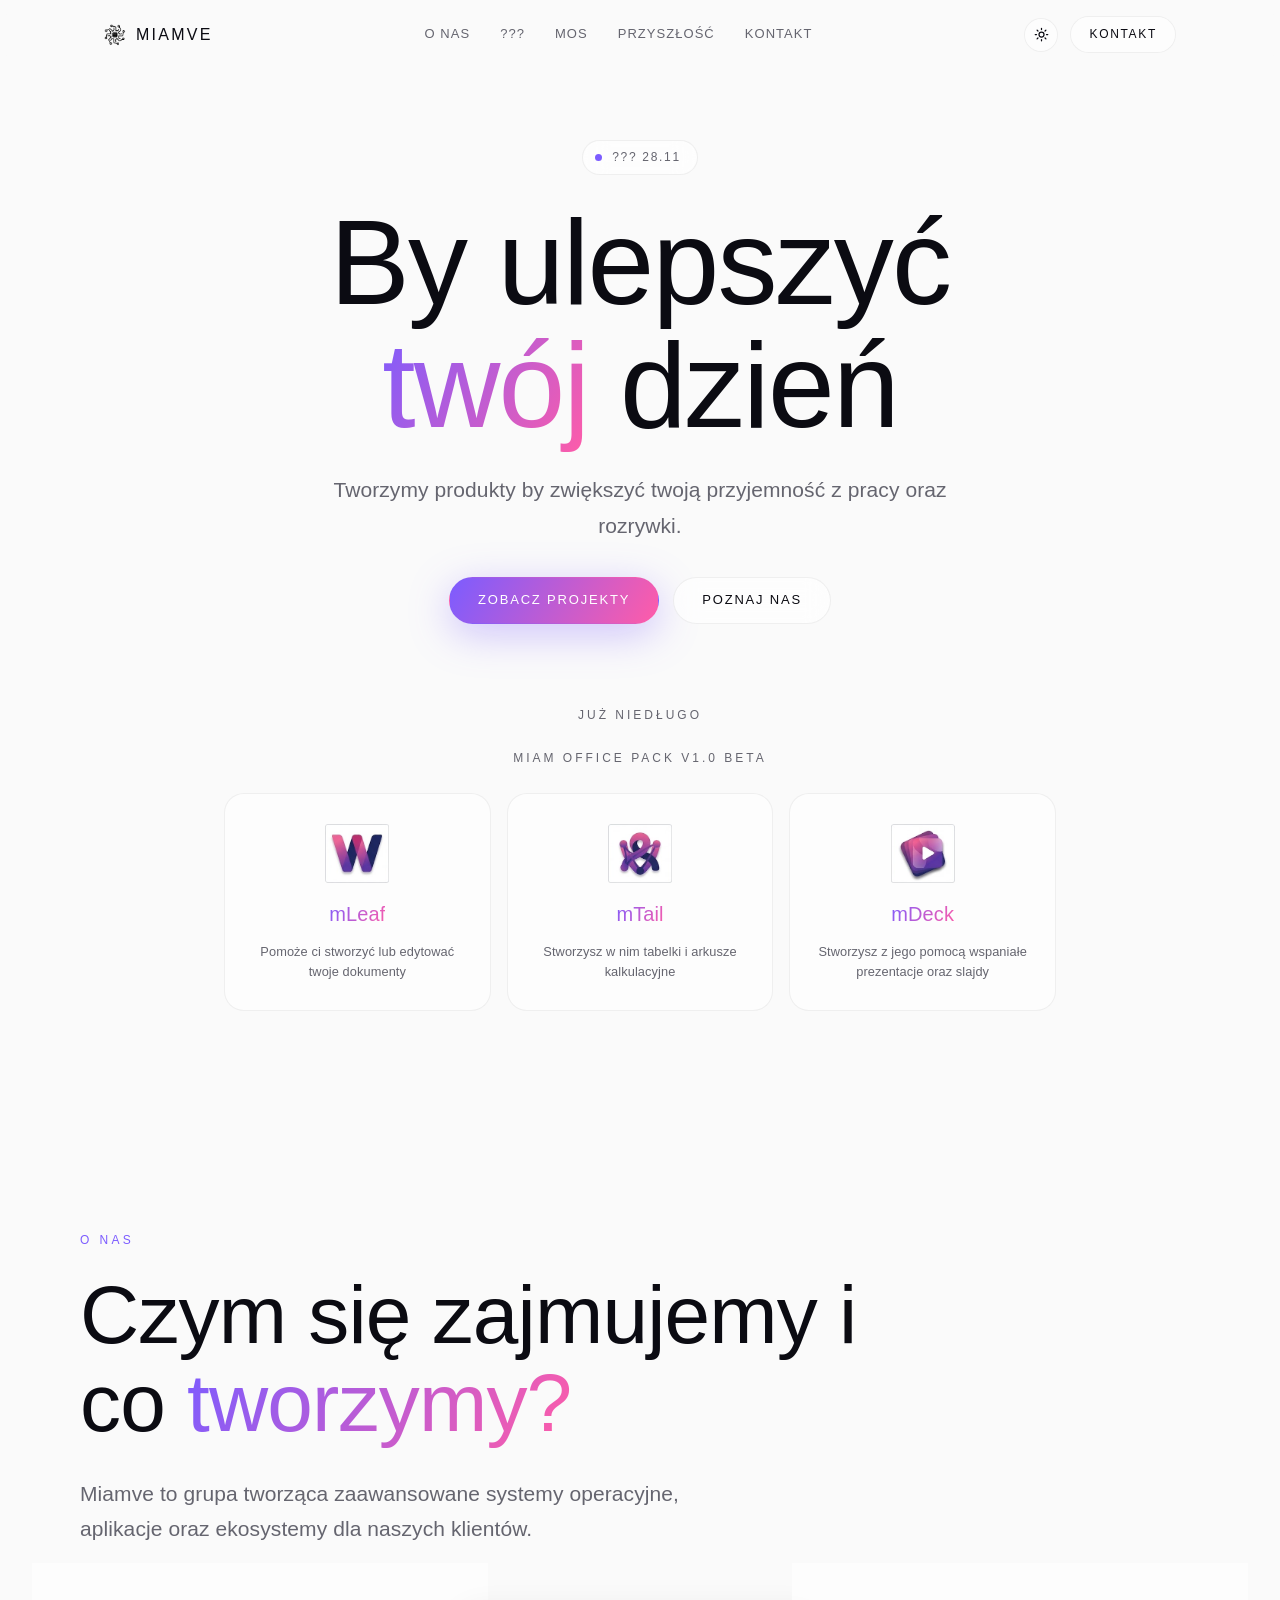
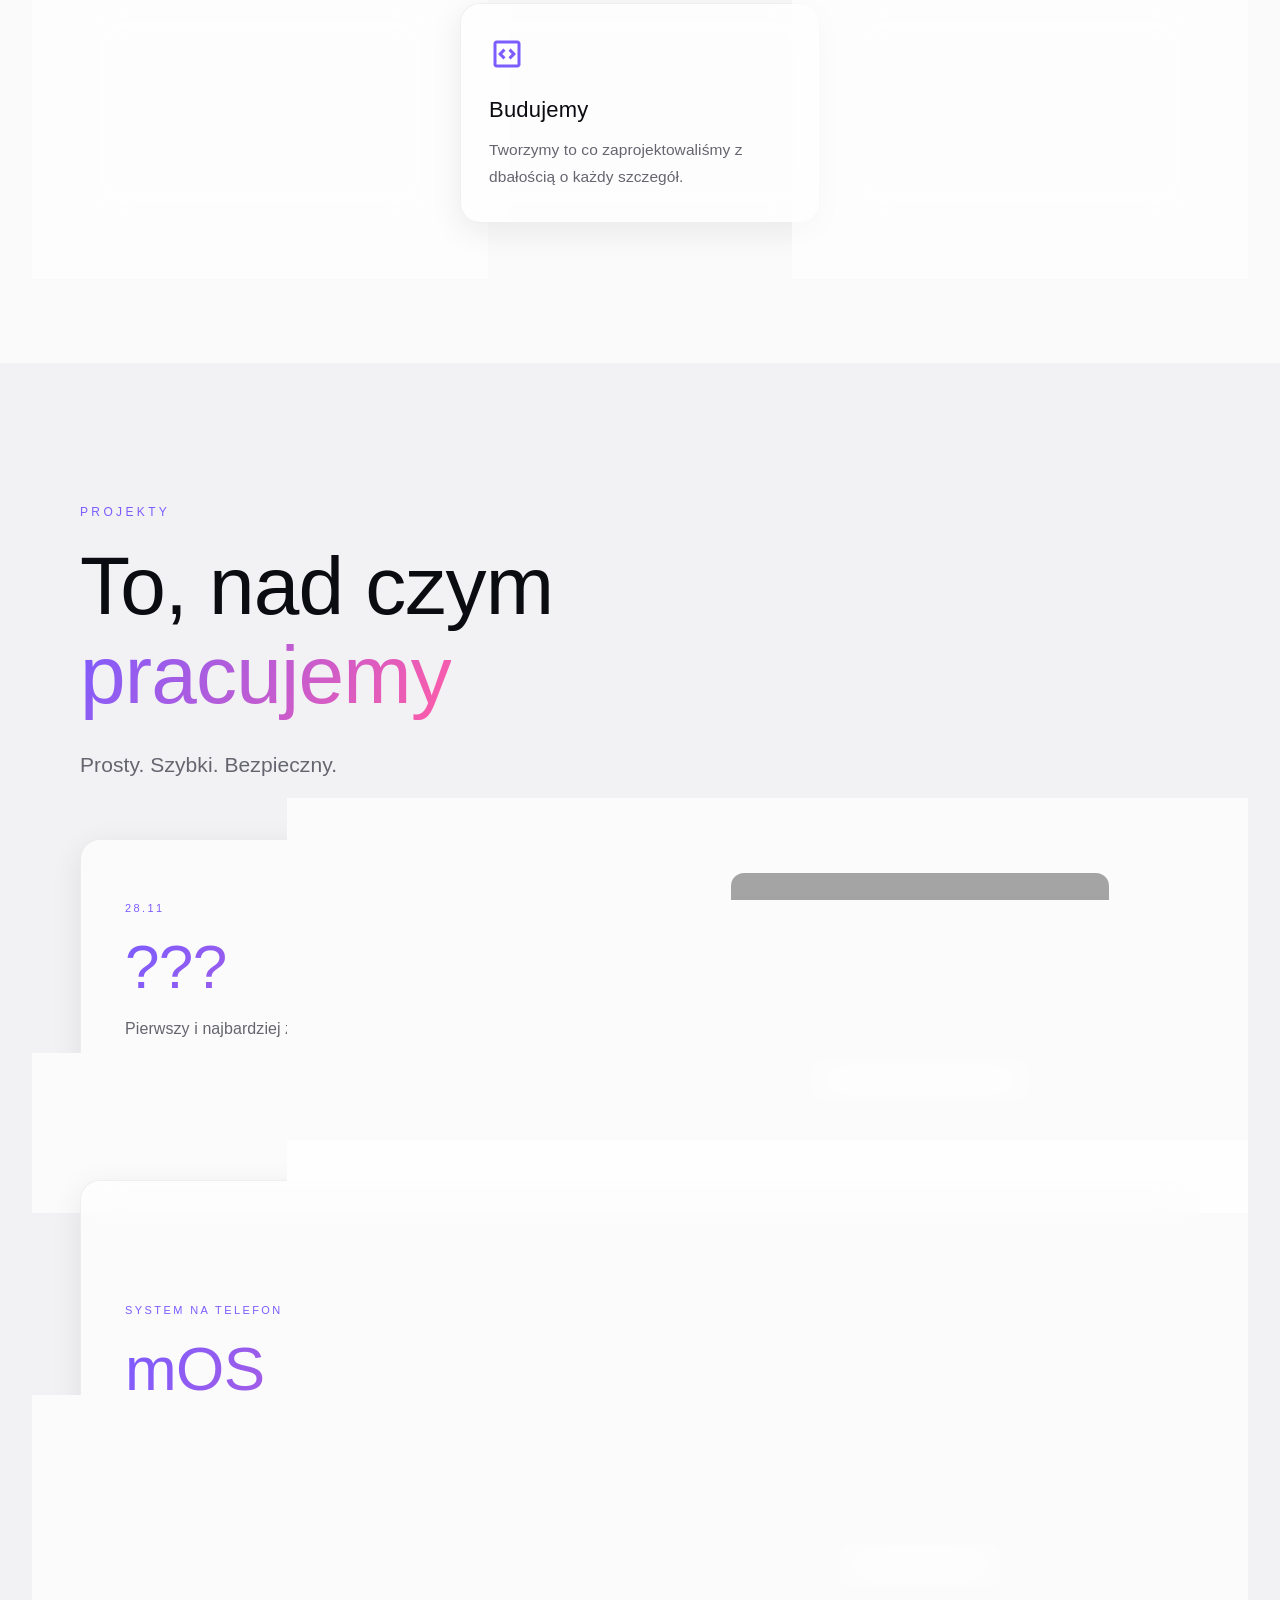
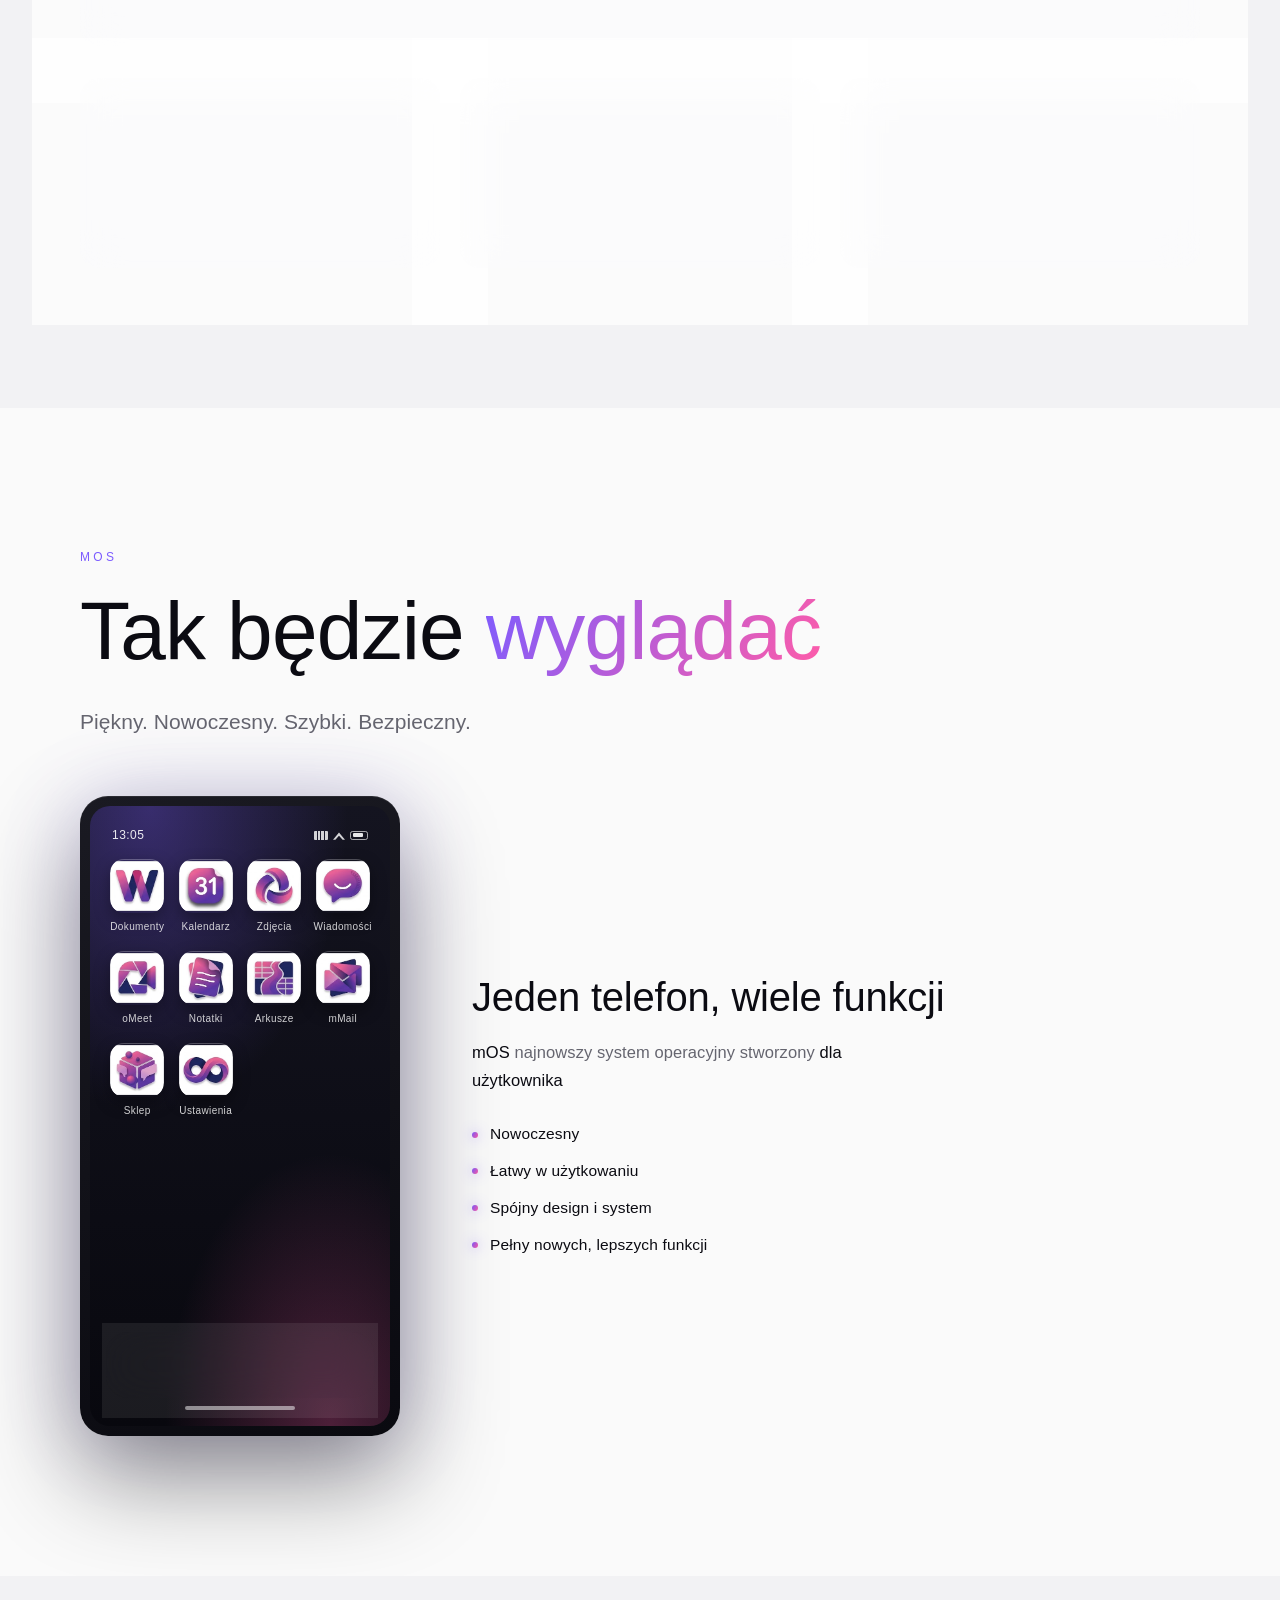
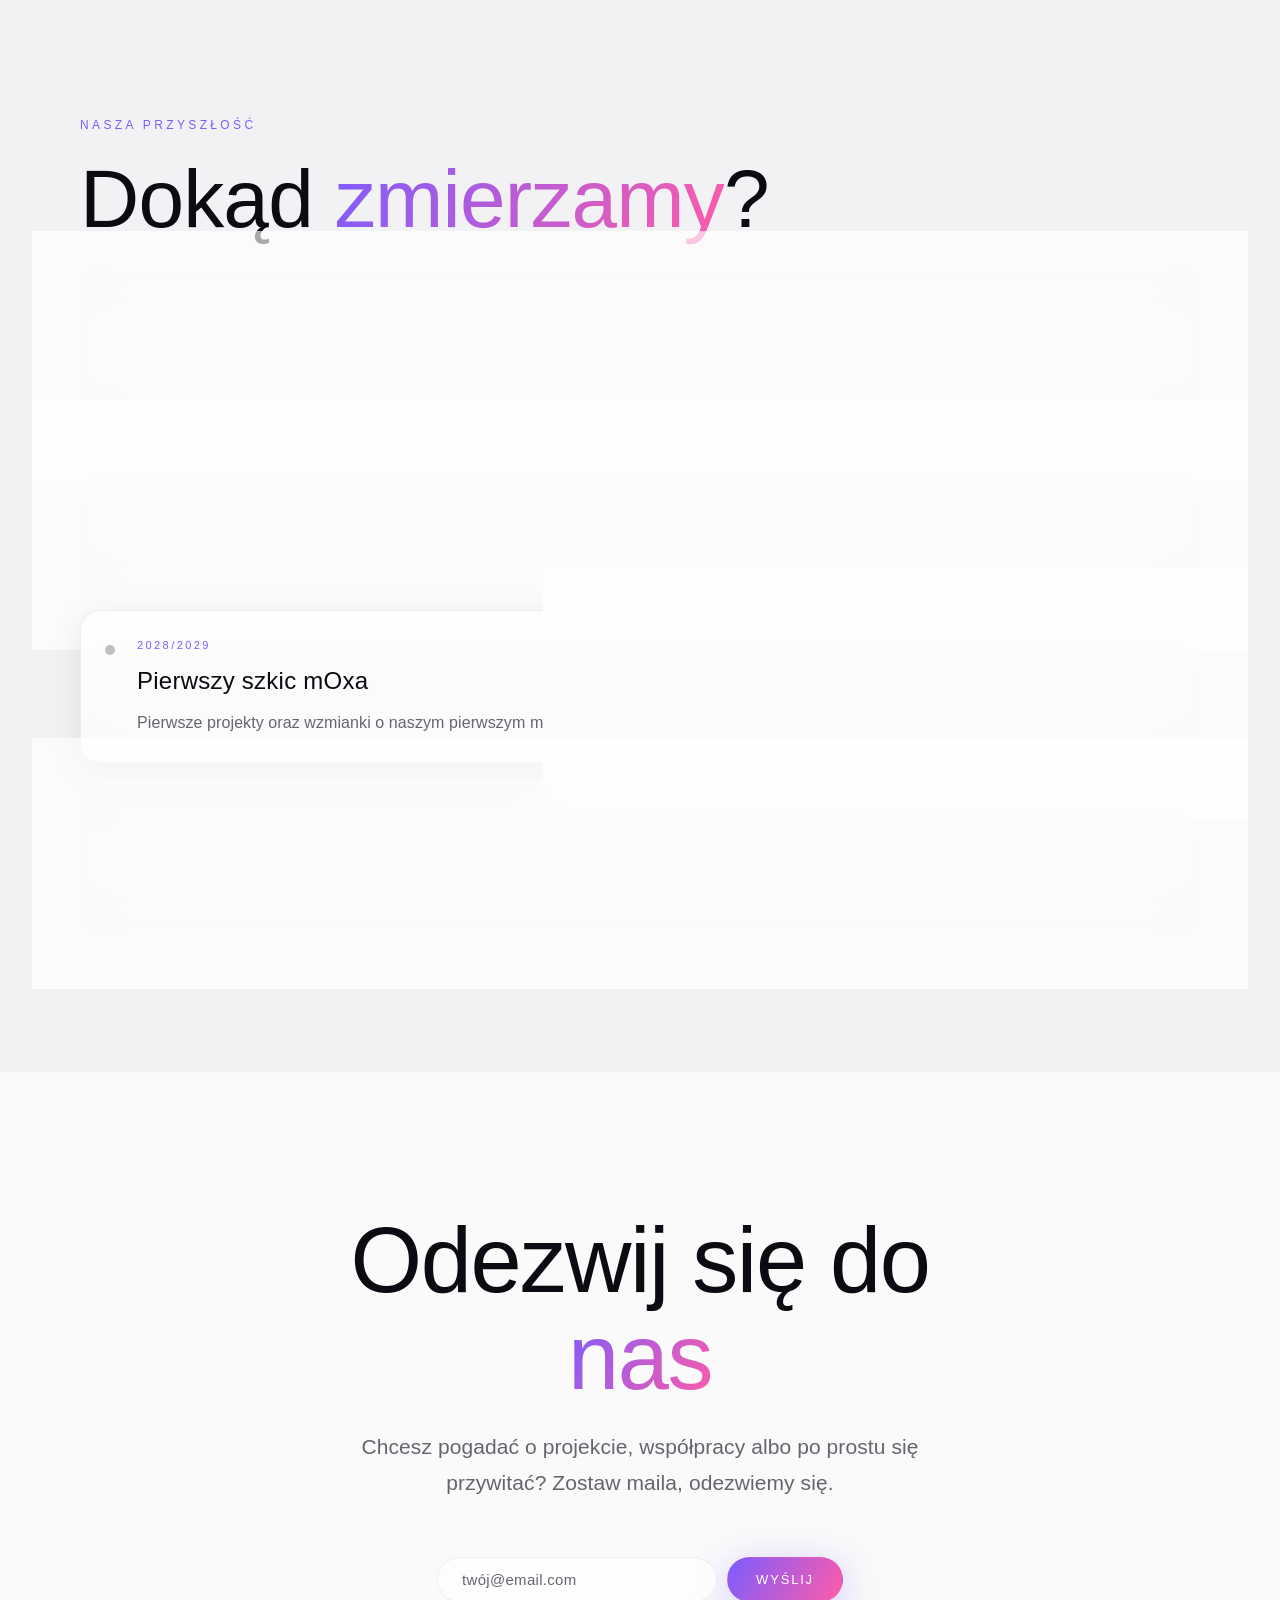
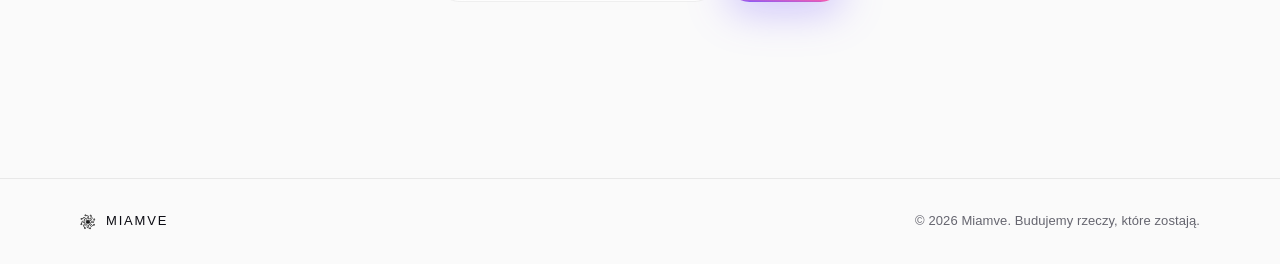
==== commit d7834543: "Update project names and descriptions in index.html" ====
--- a/index.html
+++ b/index.html
@@ -21,7 +21,7 @@
       </a>
       <ul class="nav-links">
         <li><a href="#about">O nas</a></li>
-        <li><a href="#projects">MiamOS</a></li>
+        <li><a href="#projects">???</a></li>
         <li><a href="#showcase">mOS</a></li>
         <li><a href="#roadmap">Przyszłość</a></li>
         <li><a href="#contact">Kontakt</a></li>
@@ -45,7 +45,7 @@
     <div class="hero-inner">
       <div class="badge anim">
         <span class="badge-dot"></span>
-        MiamOS 29.11
+        ??? 28.11
       </div>
       <h1 class="hero-title anim">
         By ulepszyć<br />
@@ -61,7 +61,7 @@
 
       <div class="hero-mop anim">
         <p class="hero-mop-label">Już niedługo</p>
-        <p class="hero-mop-label">Miam Office Pack v1.0</p>
+        <p class="hero-mop-label">Miam Office Pack v1.0 beta</p>
 
         <div class="hero-mop-grid">
 
@@ -130,18 +130,18 @@
         To, nad czym <span class="gradient-text">pracujemy</span>
       </h2>
       <p class="section-lead anim">
-        Dwa systemy, dużo aplikacji, jedna wizja.
+        Prosty. Szybki. Bezpieczny.
       </p>
 
       <article class="project project-featured karta anim">
         <div class="project-content">
-          <span class="project-tag">System komputerowy</span>
-          <h3 class="project-title">MiamOS</h3>
+          <span class="project-tag">28.11</span>
+          <h3 class="project-title">???</h3>
           <p class="project-desc">
-            Komputerowy system operacyjny stawiający na prywatność oraz wygodę.
+            Pierwszy i najbardziej zaawansowany produkt Miamve
           </p>
           <div class="project-meta">
-            <span class="project-status active">W trakcie prac</span>
+            <span class="project-status active">Alpha Ready</span>
           </div>
         </div>
         <div class="project-visual">
--- a/style.css
+++ b/style.css
@@ -1,92 +1,91 @@
-/* ============ THEME ============ */
+/* miamve */
+
 :root {
-  --bg: #fafafa;
-  --bg-alt: #f2f2f4;
-  --surface: rgba(255,255,255,0.65);
-  --surface-border: rgba(0,0,0,0.06);
-  --fg: #0b0b12;
-  --muted: #65656f;
-  --accent-1: #7c5cff;
-  --accent-2: #ff5ca8;
-  --accent-3: #5cc8ff;
-  --line: rgba(0,0,0,0.07);
-  --shadow: 0 8px 32px rgba(20,20,40,0.08);
-  --radius: 20px;
-  --max: 1120px;
-  --ease: cubic-bezier(.22,.61,.36,1);
-  --nav-bg: rgba(250,250,250,0.75);
+  --tlo: #fafafa;
+  --tlo-alt: #f2f2f4;
+  --karta: rgba(255,255,255,0.65);
+  --obramowanie: rgba(0,0,0,0.06);
+  --tekst: #0b0b12;
+  --szary: #65656f;
+  --fiolet: #7c5cff;
+  --roz: #ff5ca8;
+  --blekit: #5cc8ff;
+  --linia: rgba(0,0,0,0.07);
+  --cien: 0 8px 32px rgba(20,20,40,0.08);
+  --zaokraglenie: 20px;
+  --szerokosc: 1120px;
+  --anim: cubic-bezier(.4,0,.2,1);
+  --nav-tlo: rgba(250,250,250,0.75);
 }
 
 :root[data-theme="dark"] {
-  --bg: #0a0a0c;
-  --bg-alt: #101014;
-  --surface: rgba(255,255,255,0.045);
-  --surface-border: rgba(255,255,255,0.08);
-  --fg: #f2f2f7;
-  --muted: #8b8b96;
-  --line: rgba(255,255,255,0.07);
-  --shadow: 0 8px 32px rgba(0,0,0,0.4);
-  --nav-bg: rgba(10,10,12,0.7);
+  --tlo: #0a0a0c;
+  --tlo-alt: #101014;
+  --karta: rgba(255,255,255,0.045);
+  --obramowanie: rgba(255,255,255,0.08);
+  --tekst: #f2f2f7;
+  --szary: #8b8b96;
+  --linia: rgba(255,255,255,0.07);
+  --cien: 0 8px 32px rgba(0,0,0,0.4);
+  --nav-tlo: rgba(10,10,12,0.7);
 }
 
 @media (prefers-color-scheme: dark) {
   :root:not([data-theme="light"]) {
-    --bg: #0a0a0c;
-    --bg-alt: #101014;
-    --surface: rgba(255,255,255,0.045);
-    --surface-border: rgba(255,255,255,0.08);
-    --fg: #f2f2f7;
-    --muted: #8b8b96;
-    --line: rgba(255,255,255,0.07);
-    --shadow: 0 8px 32px rgba(0,0,0,0.4);
-    --nav-bg: rgba(10,10,12,0.7);
+    --tlo: #0a0a0c;
+    --tlo-alt: #101014;
+    --karta: rgba(255,255,255,0.045);
+    --obramowanie: rgba(255,255,255,0.08);
+    --tekst: #f2f2f7;
+    --szary: #8b8b96;
+    --linia: rgba(255,255,255,0.07);
+    --cien: 0 8px 32px rgba(0,0,0,0.4);
+    --nav-tlo: rgba(10,10,12,0.7);
   }
 }
 
-/* ============ BASE ============ */
 * { box-sizing: border-box; margin: 0; padding: 0; }
 html { scroll-behavior: smooth; }
 
 body {
-  background: var(--bg);
-  color: var(--fg);
+  background: var(--tlo);
+  color: var(--tekst);
   font-family: "Raleway", -apple-system, BlinkMacSystemFont, "Segoe UI", sans-serif;
   font-size: 17px;
   font-weight: 200;
   line-height: 1.6;
   letter-spacing: 0.005em;
   -webkit-font-smoothing: antialiased;
-  -moz-osx-font-smoothing: grayscale;
   overflow-x: hidden;
-  transition: background .4s var(--ease), color .4s var(--ease);
+  transition: background .4s ease, color .4s ease;
 }
 
 a { color: inherit; text-decoration: none; }
 button { font-family: inherit; }
 
-/* ============ GLASS ============ */
-.glass {
-  background: var(--surface);
+.karta {
+  background: var(--karta);
   backdrop-filter: blur(20px) saturate(160%);
   -webkit-backdrop-filter: blur(20px) saturate(160%);
-  border: 1px solid var(--surface-border);
-  box-shadow: var(--shadow);
-}
-
-/* ============ NAV ============ */
+  border: 1px solid var(--obramowanie);
+  box-shadow: var(--cien);
+}
+
+/* górny pasek */
+
 .nav {
   position: fixed; top: 0; left: 0; right: 0;
   z-index: 100;
   backdrop-filter: blur(20px) saturate(180%);
   -webkit-backdrop-filter: blur(20px) saturate(180%);
-  background: var(--nav-bg);
+  background: var(--nav-tlo);
   border-bottom: 1px solid transparent;
-  transition: border-color .3s var(--ease), background .4s var(--ease);
-}
-.nav.scrolled { border-bottom-color: var(--line); }
+  transition: border-color .3s ease, background .4s ease;
+}
+.nav.scrolled { border-bottom-color: var(--linia); }
 
 .nav-inner {
-  max-width: var(--max);
+  max-width: var(--szerokosc);
   margin: 0 auto;
   padding: 16px 24px;
   display: flex; align-items: center; justify-content: space-between;
@@ -101,21 +100,15 @@
   text-transform: uppercase;
 }
 .logo-mark {
-  width: 22px;
-  height: 22px;
+  width: 22px; height: 22px;
   object-fit: contain;
   display: block;
   flex-shrink: 0;
-  transition: filter .4s var(--ease);
-}
-
-:root[data-theme="dark"] .logo-mark {
-  filter: invert(1);
-}
+  transition: filter .4s ease;
+}
+:root[data-theme="dark"] .logo-mark { filter: invert(1); }
 @media (prefers-color-scheme: dark) {
-  :root:not([data-theme="light"]) .logo-mark {
-    filter: invert(1);
-  }
+  :root:not([data-theme="light"]) .logo-mark { filter: invert(1); }
 }
 
 .nav-links {
@@ -125,22 +118,22 @@
   letter-spacing: 0.08em;
   text-transform: uppercase;
 }
-.nav-links a { color: var(--muted); transition: color .2s var(--ease); }
-.nav-links a:hover { color: var(--fg); }
+.nav-links a { color: var(--szary); transition: color .2s ease; }
+.nav-links a:hover { color: var(--tekst); }
 
 .nav-actions { display: flex; align-items: center; gap: 12px; }
 
 .theme-toggle {
   width: 34px; height: 34px;
   border-radius: 50%;
-  border: 1px solid var(--surface-border);
-  background: var(--surface);
-  color: var(--fg);
+  border: 1px solid var(--obramowanie);
+  background: var(--karta);
+  color: var(--tekst);
   display: grid; place-items: center;
   cursor: pointer;
-  transition: transform .2s var(--ease), border-color .2s var(--ease);
-}
-.theme-toggle:hover { transform: scale(1.06); border-color: var(--accent-1); }
+  transition: transform .2s ease, border-color .2s ease;
+}
+.theme-toggle:hover { transform: scale(1.06); border-color: var(--fiolet); }
 .theme-toggle svg { width: 15px; height: 15px; }
 .theme-toggle .ico-moon { display: none; }
 :root[data-theme="dark"] .theme-toggle .ico-sun { display: none; }
@@ -157,17 +150,18 @@
   letter-spacing: 0.14em;
   text-transform: uppercase;
   border-radius: 999px;
-  border: 1px solid var(--surface-border);
-  background: var(--surface);
-  transition: background .2s var(--ease), border-color .2s var(--ease);
-}
-.nav-cta:hover { border-color: var(--accent-1); }
+  border: 1px solid var(--obramowanie);
+  background: var(--karta);
+  transition: background .2s ease, border-color .2s ease;
+}
+.nav-cta:hover { border-color: var(--fiolet); }
 
 @media (max-width: 860px) {
   .nav-links { display: none; }
 }
 
-/* ============ HERO ============ */
+/* hero */
+
 .hero {
   min-height: 100vh;
   padding: 140px 24px 80px;
@@ -175,7 +169,7 @@
   position: relative;
 }
 .hero-inner {
-  max-width: var(--max);
+  max-width: var(--szerokosc);
   width: 100%;
   text-align: center;
   display: flex; flex-direction: column; align-items: center;
@@ -186,19 +180,19 @@
   display: inline-flex; align-items: center; gap: 10px;
   padding: 7px 16px 7px 12px;
   border-radius: 999px;
-  background: var(--surface);
-  border: 1px solid var(--surface-border);
+  background: var(--karta);
+  border: 1px solid var(--obramowanie);
   backdrop-filter: blur(12px);
   -webkit-backdrop-filter: blur(12px);
   font-size: 12px;
   font-weight: 300;
   letter-spacing: 0.14em;
   text-transform: uppercase;
-  color: var(--muted);
+  color: var(--szary);
 }
 .badge-dot {
   width: 7px; height: 7px; border-radius: 50%;
-  background: var(--accent-1);
+  background: var(--fiolet);
   box-shadow: 0 0 0 0 rgba(124,92,255,0.5);
   animation: pulseDot 2s ease-in-out infinite;
 }
@@ -215,8 +209,9 @@
   max-width: 900px;
 }
 
-.gradient-text {
-  background: linear-gradient(120deg, var(--accent-1) 0%, var(--accent-2) 50%, var(--accent-3) 100%);
+.gradient-text,
+.glow-text {
+  background: linear-gradient(120deg, var(--fiolet) 0%, var(--roz) 50%, var(--blekit) 100%);
   background-size: 200% 200%;
   -webkit-background-clip: text; background-clip: text;
   color: transparent;
@@ -227,17 +222,9 @@
   50% { background-position: 100% 50%; }
 }
 
-.glow-text {
-  background: linear-gradient(120deg, var(--accent-1) 0%, var(--accent-2) 50%, var(--accent-3) 100%);
-  background-size: 200% 200%;
-  -webkit-background-clip: text; background-clip: text;
-  color: transparent;
-  animation: shift 8s ease-in-out infinite;
-}
-
 .hero-sub {
   font-size: clamp(17px, 2vw, 21px);
-  color: var(--muted);
+  color: var(--szary);
   line-height: 1.7;
   font-weight: 200;
   max-width: 620px;
@@ -258,134 +245,114 @@
   text-transform: uppercase;
   cursor: pointer;
   border: 1px solid transparent;
-  transition: transform .2s var(--ease), background .2s var(--ease), border-color .2s var(--ease), box-shadow .2s var(--ease);
+  transition: transform .2s ease, background .2s ease, border-color .2s ease, box-shadow .2s ease;
 }
 .btn:hover { transform: translateY(-1px); }
 
 .btn-primary {
-  background: linear-gradient(120deg, var(--accent-1), var(--accent-2));
+  background: linear-gradient(120deg, var(--fiolet), var(--roz));
   color: #fff;
   box-shadow: 0 10px 40px rgba(124,92,255,0.35);
 }
 .btn-primary:hover { box-shadow: 0 14px 50px rgba(124,92,255,0.5); }
 
 .btn-ghost {
-  background: var(--surface);
-  border-color: var(--surface-border);
-  color: var(--fg);
+  background: var(--karta);
+  border-color: var(--obramowanie);
+  color: var(--tekst);
   backdrop-filter: blur(12px);
   -webkit-backdrop-filter: blur(12px);
 }
-.btn-ghost:hover { border-color: var(--accent-1); }
-
-/* ============ HERO MOCK ============ */
-.hero-mock {
-  margin-top: 56px;
+.btn-ghost:hover { border-color: var(--fiolet); }
+
+/* hero — miam office pack */
+
+.hero-mop {
+  margin-top: 3.5rem;
   width: 100%;
-  max-width: 820px;
-  perspective: 1400px;
-}
-
-.mock-window {
-  border-radius: 18px;
-  overflow: hidden;
-  transform: rotateX(6deg);
-  transform-style: preserve-3d;
-  transition: transform .8s var(--ease);
-}
-.mock-window:hover { transform: rotateX(0deg); }
-.mock-window.small { transform: none; }
-.mock-window.small:hover { transform: none; }
-
-.mock-bar {
-  display: flex; gap: 8px;
-  padding: 14px 18px;
-  border-bottom: 1px solid var(--surface-border);
+  max-width: 52rem;
+}
+
+.hero-mop-label {
+  font-size: .75rem;
+  letter-spacing: .25em;
+  text-transform: uppercase;
+  color: var(--szary);
+  text-align: center;
+  margin-bottom: 1.5rem;
+}
+
+.hero-mop-grid {
+  display: grid;
+  grid-template-columns: repeat(3, 1fr);
+  gap: 1rem;
+}
+@media (max-width: 700px) {
+  .hero-mop-grid { grid-template-columns: 1fr; }
+}
+
+.hero-app {
+  display: flex;
+  flex-direction: column;
   align-items: center;
-}
-.mock-url {
-  margin-left: 12px;
-  font-size: 11px;
-  font-weight: 300;
-  letter-spacing: 0.1em;
-  text-transform: uppercase;
-  color: var(--muted);
-  background: var(--bg-alt);
-  padding: 3px 12px;
-  border-radius: 999px;
-  border: 1px solid var(--surface-border);
-}
-.dot { width: 11px; height: 11px; border-radius: 50%; }
-.dot.r { background: #ff6058; }
-.dot.y { background: #ffbd2e; }
-.dot.g { background: #28c840; }
-
-.mock-body {
-  display: grid;
-  grid-template-columns: 200px 1fr;
-  min-height: 320px;
-}
-.mock-window.small .mock-body {
-  grid-template-columns: 1fr;
-  min-height: 200px;
-}
-@media (max-width: 640px) {
-  .mock-body { grid-template-columns: 1fr; }
-  .mock-side { display: none; }
-}
-
-.mock-side {
-  padding: 24px 20px;
-  border-right: 1px solid var(--surface-border);
-  display: flex; flex-direction: column; gap: 14px;
-}
-.mock-line {
-  height: 10px; border-radius: 6px;
-  background: linear-gradient(90deg, var(--accent-1), var(--accent-3));
-  opacity: 0.35;
-}
-.w-40 { width: 40%; } .w-50 { width: 50%; }
-.w-60 { width: 60%; } .w-70 { width: 70%; }
-
-.mock-main {
-  padding: 24px;
-  display: flex; flex-direction: column; gap: 18px;
-}
-.mock-hero {
-  height: 110px;
-  border-radius: 14px;
-  background:
-    radial-gradient(60% 100% at 30% 0%, rgba(124,92,255,0.45), transparent 70%),
-    radial-gradient(60% 100% at 80% 100%, rgba(255,92,168,0.4), transparent 70%),
-    rgba(124,92,255,0.08);
-  border: 1px solid var(--surface-border);
-}
-.mock-grid {
-  display: grid; grid-template-columns: repeat(3, 1fr); gap: 12px;
-}
-.mock-tile {
-  height: 80px;
-  border-radius: 12px;
-  background: var(--surface);
-  border: 1px solid var(--surface-border);
-}
-
-/* ============ SECTIONS ============ */
+  gap: .75rem;
+  padding: 1.75rem 1.25rem;
+  border-radius: 1.25rem;
+  background: var(--karta);
+  border: 1px solid var(--obramowanie);
+  text-decoration: none;
+  color: inherit;
+  text-align: center;
+  transition: transform .25s ease, border-color .25s ease;
+}
+.hero-app:hover {
+  transform: translateY(-3px);
+  border-color: var(--fiolet);
+}
+
+.hero-app-icon {
+  width: 4rem;
+  height: 4rem;
+  object-fit: contain;
+  transition: transform .25s ease;
+}
+.hero-app:hover .hero-app-icon {
+  transform: scale(1.05);
+}
+
+.hero-app-name {
+  font-size: 1.25rem;
+  font-weight: 300;
+  background: linear-gradient(120deg, var(--fiolet), var(--roz), var(--blekit));
+  background-size: 200% 200%;
+  -webkit-background-clip: text;
+  background-clip: text;
+  color: transparent;
+  animation: shift 8s ease-in-out infinite;
+}
+
+.hero-app-desc {
+  font-size: .8rem;
+  line-height: 1.6;
+  color: var(--szary);
+}
+/* sekcje */
+
 .section {
   padding: 140px 24px;
   position: relative;
 }
 .section-alt {
-  background: var(--bg-alt);
-}
-.section-inner { max-width: var(--max); margin: 0 auto; }
-
-.eyebrow {
+  background: var(--tlo-alt);
+}
+.section-inner { max-width: var(--szerokosc); margin: 0 auto; }
+
+.mala-napis {
   font-size: 12px;
   font-weight: 300;
   letter-spacing: 0.28em;
   text-transform: uppercase;
-  color: var(--accent-1);
+  color: var(--fiolet);
   margin-bottom: 20px;
 }
 
@@ -400,7 +367,7 @@
 
 .section-lead {
   font-size: clamp(17px, 2vw, 21px);
-  color: var(--muted);
+  color: var(--szary);
   max-width: 640px;
   line-height: 1.7;
   font-weight: 200;
@@ -408,49 +375,51 @@
 }
 .section-lead.center { margin-left: auto; margin-right: auto; text-align: center; }
 
-.muted { color: var(--muted); }
+.muted { color: var(--szary); }
 .small { font-size: 13px; }
 
-/* ============ PILLARS ============ */
-.pillars {
+/* filary */
+
+.filary {
   display: grid;
   grid-template-columns: repeat(auto-fit, minmax(240px, 1fr));
   gap: 20px;
 }
-.pillar {
+.filar {
   padding: 32px 28px;
-  border-radius: var(--radius);
-  transition: transform .35s var(--ease), border-color .35s var(--ease);
-}
-.pillar:hover { transform: translateY(-4px); border-color: var(--accent-1); }
-
-.pillar-icon {
+  border-radius: var(--zaokraglenie);
+  transition: transform .35s ease, border-color .35s ease;
+}
+.filar:hover { transform: translateY(-4px); border-color: var(--fiolet); }
+
+.filar-ikona {
   margin-bottom: 20px;
   display: flex;
   align-items: center;
   justify-content: center;
   width: 36px;
   height: 36px;
-  color: var(--accent-1);
-}
-.pillar-icon svg { width: 100%; height: 100%; }
-
-.pillar h3 {
+  color: var(--fiolet);
+}
+.filar-ikona svg { width: 100%; height: 100%; }
+
+.filar h3 {
   font-size: 22px;
   font-weight: 200;
   letter-spacing: 0.01em;
   margin-bottom: 10px;
 }
-.pillar p {
-  color: var(--muted);
+.filar p {
+  color: var(--szary);
   font-size: 15.5px;
   line-height: 1.7;
   font-weight: 200;
 }
 
-/* ============ PROJECTS ============ */
+/* projekty */
+
 .project {
-  border-radius: var(--radius);
+  border-radius: var(--zaokraglenie);
   overflow: hidden;
 }
 .project-featured {
@@ -482,7 +451,7 @@
   font-weight: 400;
   letter-spacing: 0.22em;
   text-transform: uppercase;
-  color: var(--accent-1);
+  color: var(--fiolet);
 }
 .project-tag svg {
   vertical-align: -3px;
@@ -494,14 +463,14 @@
   font-weight: 100;
   letter-spacing: -0.01em;
   line-height: 1.05;
-  background: linear-gradient(120deg, var(--accent-1) 0%, var(--accent-2) 60%, var(--accent-3) 100%);
+  background: linear-gradient(120deg, var(--fiolet) 0%, var(--roz) 60%, var(--blekit) 100%);
   background-size: 200% 200%;
   -webkit-background-clip: text; background-clip: text;
   color: transparent;
   animation: shift 8s ease-in-out infinite;
 }
 .project-desc {
-  color: var(--muted);
+  color: var(--szary);
   font-size: 16px;
   line-height: 1.7;
   font-weight: 200;
@@ -516,37 +485,25 @@
   font-weight: 300;
   padding: 5px 14px;
   border-radius: 999px;
-  border: 1px solid var(--surface-border);
-  color: var(--muted);
+  border: 1px solid var(--obramowanie);
+  color: var(--szary);
   letter-spacing: 0.14em;
   text-transform: uppercase;
 }
 .project-status.active {
-  color: var(--accent-1);
+  color: var(--fiolet);
   border-color: rgba(124,92,255,0.3);
   background: rgba(124,92,255,0.08);
 }
-.project-year {
-  font-size: 11px;
-  font-weight: 300;
-  letter-spacing: 0.14em;
-  text-transform: uppercase;
-  color: var(--muted);
-}
 
 .project-visual {
   padding: 32px;
-  background: var(--bg-alt);
-  border-left: 1px solid var(--surface-border);
+  background: var(--tlo-alt);
+  border-left: 1px solid var(--obramowanie);
   display: flex; align-items: center; justify-content: center;
 }
 @media (max-width: 820px) {
-  .project-visual { border-left: none; border-top: 1px solid var(--surface-border); }
-}
-.project-visual .mock-window {
-  width: 100%;
-  max-width: 360px;
-  box-shadow: var(--shadow);
+  .project-visual { border-left: none; border-top: 1px solid var(--obramowanie); }
 }
 
 .projects-grid {
@@ -556,24 +513,25 @@
 }
 .project-card {
   padding: 32px 28px;
-  border-radius: var(--radius);
+  border-radius: var(--zaokraglenie);
   display: flex; flex-direction: column; gap: 10px;
-  transition: transform .35s var(--ease), border-color .35s var(--ease);
-}
-.project-card:hover { transform: translateY(-4px); border-color: var(--accent-2); }
+  transition: transform .35s ease, border-color .35s ease;
+}
+.project-card:hover { transform: translateY(-4px); border-color: var(--roz); }
 .project-card h3 {
   font-size: 22px;
   font-weight: 200;
   letter-spacing: 0.01em;
 }
 .project-card p {
-  color: var(--muted);
+  color: var(--szary);
   font-size: 15px;
   line-height: 1.7;
   font-weight: 200;
 }
 
-/* ============ DESKTOP (MiamOS) ============ */
+/* pulpit miamos */
+
 .desktop {
   width: 100%;
   max-width: 380px;
@@ -590,7 +548,7 @@
     radial-gradient(120% 90% at 20% 0%, rgba(124,92,255,0.30), transparent 55%),
     radial-gradient(100% 80% at 80% 100%, rgba(255,92,168,0.22), transparent 55%),
     linear-gradient(180deg, #141420, #08080e);
-  border: 1px solid var(--surface-border);
+  border: 1px solid var(--obramowanie);
   box-shadow:
     0 30px 60px rgba(0,0,0,0.45),
     0 0 60px rgba(124,92,255,0.15),
@@ -619,7 +577,7 @@
 }
 .desktop-logo {
   width: 9px; height: 9px; border-radius: 3px;
-  background: conic-gradient(from 220deg, var(--accent-1), var(--accent-2), var(--accent-3), var(--accent-1));
+  background: conic-gradient(from 220deg, var(--fiolet), var(--roz), var(--blekit), var(--fiolet));
   box-shadow: 0 0 8px rgba(124,92,255,0.6);
 }
 .desktop-menu-item { opacity: 0.75; }
@@ -644,7 +602,7 @@
   font-weight: 300;
   color: rgba(255,255,255,0.9);
   cursor: default;
-  transition: transform .25s var(--ease);
+  transition: transform .25s ease;
 }
 .desktop-icon:hover { transform: translateY(-2px); }
 .desktop-icon img {
@@ -679,7 +637,7 @@
   height: 26px;
   border-radius: 7px;
   overflow: hidden;
-  transition: transform .2s var(--ease);
+  transition: transform .2s ease;
 }
 .desktop-dock-icon:hover { transform: translateY(-2px) scale(1.08); }
 .desktop-dock-icon img {
@@ -709,7 +667,8 @@
   background: linear-gradient(180deg, #15151c, #0a0a10);
 }
 
-/* ============ SHOWCASE — telefon ============ */
+/* telefon */
+
 .showcase-stage {
   display: grid;
   grid-template-columns: auto 1fr;
@@ -834,7 +793,7 @@
   box-shadow:
     0 6px 16px rgba(0,0,0,0.35),
     inset 0 1px 0 rgba(255,255,255,0.25);
-  transition: transform .25s var(--ease);
+  transition: transform .25s ease;
 }
 .app:hover .app-icon { transform: translateY(-2px) scale(1.04); }
 
@@ -891,7 +850,7 @@
   margin-bottom: 18px;
 }
 .showcase-copy p {
-  color: var(--muted);
+  color: var(--szary);
   font-size: 16.5px;
   line-height: 1.7;
   font-weight: 200;
@@ -899,7 +858,7 @@
   margin-bottom: 28px;
 }
 .showcase-copy p strong {
-  color: var(--fg);
+  color: var(--tekst);
   font-weight: 400;
 }
 @media (max-width: 900px) {
@@ -915,7 +874,7 @@
   font-size: 15.5px;
   font-weight: 200;
   letter-spacing: 0.01em;
-  color: var(--fg);
+  color: var(--tekst);
 }
 @media (max-width: 900px) {
   .showcase-list { align-items: center; }
@@ -923,12 +882,13 @@
 .dot-accent {
   width: 6px; height: 6px;
   border-radius: 50%;
-  background: linear-gradient(120deg, var(--accent-1), var(--accent-2));
+  background: linear-gradient(120deg, var(--fiolet), var(--roz));
   flex-shrink: 0;
   box-shadow: 0 0 12px rgba(124,92,255,0.5);
 }
 
-/* ============ MINI TELEFON (w projekcie mOS) ============ */
+/* mini telefon w projekcie mos */
+
 .phone-mini {
   width: 200px;
   height: 400px;
@@ -983,8 +943,8 @@
   height: 3px;
   margin: 6px auto 0;
 }
-
-/* ============ TIMELINE ============ */
+/* roadmapa */
+
 .timeline {
   list-style: none;
   display: flex;
@@ -995,22 +955,22 @@
 .timeline-item {
   position: relative;
   padding: 26px 28px 26px 56px;
-  border-radius: var(--radius);
-  transition: transform .35s var(--ease), border-color .35s var(--ease);
-}
-.timeline-item:hover { transform: translateX(4px); border-color: var(--accent-1); }
+  border-radius: var(--zaokraglenie);
+  transition: transform .35s ease, border-color .35s ease;
+}
+.timeline-item:hover { transform: translateX(4px); border-color: var(--fiolet); }
 
 .timeline-dot {
   position: absolute;
   left: 24px; top: 34px;
   width: 10px; height: 10px;
   border-radius: 50%;
-  background: var(--muted);
+  background: var(--szary);
   opacity: 0.4;
 }
-.timeline-item.done .timeline-dot { background: var(--accent-1); opacity: 1; }
+.timeline-item.done .timeline-dot { background: var(--fiolet); opacity: 1; }
 .timeline-item.active .timeline-dot {
-  background: var(--accent-2);
+  background: var(--roz);
   opacity: 1;
   box-shadow: 0 0 0 6px rgba(255,92,168,0.2);
   animation: pulseDot 2s ease-in-out infinite;
@@ -1020,7 +980,7 @@
   font-size: 11px;
   text-transform: uppercase;
   letter-spacing: 0.22em;
-  color: var(--accent-1);
+  color: var(--fiolet);
   display: block;
   margin-bottom: 8px;
   font-weight: 400;
@@ -1032,13 +992,14 @@
   margin-bottom: 8px;
 }
 .timeline-item p {
-  color: var(--muted);
+  color: var(--szary);
   font-size: 16px;
   font-weight: 200;
   line-height: 1.7;
 }
 
-/* ============ CTA ============ */
+/* kontakt */
+
 .section-cta { text-align: center; }
 .section-cta .section-inner { max-width: 680px; }
 
@@ -1057,33 +1018,34 @@
 .waitlist-form input {
   padding: 13px 24px;
   border-radius: 999px;
-  border: 1px solid var(--surface-border);
-  background: var(--surface);
+  border: 1px solid var(--obramowanie);
+  background: var(--karta);
   backdrop-filter: blur(12px);
   -webkit-backdrop-filter: blur(12px);
-  color: var(--fg);
+  color: var(--tekst);
   font-family: inherit;
   font-size: 15px;
   font-weight: 200;
   letter-spacing: 0.02em;
   min-width: 280px;
   outline: none;
-  transition: border-color .2s var(--ease), box-shadow .2s var(--ease);
+  transition: border-color .2s ease, box-shadow .2s ease;
 }
 .waitlist-form input:focus {
-  border-color: var(--accent-1);
+  border-color: var(--fiolet);
   box-shadow: 0 0 0 4px rgba(124,92,255,0.15);
 }
-.waitlist-form input::placeholder { color: var(--muted); font-weight: 200; }
-
-.form-msg { opacity: 0; transition: opacity .4s var(--ease); }
+.waitlist-form input::placeholder { color: var(--szary); font-weight: 200; }
+
+.form-msg { opacity: 0; transition: opacity .4s ease; }
 .waitlist-form.sent + .form-msg { opacity: 1; }
 .waitlist-form.sent { pointer-events: none; opacity: 0.55; }
 
-/* ============ FOOTER ============ */
-.footer { border-top: 1px solid var(--line); padding: 32px 24px; }
+/* stopka */
+
+.footer { border-top: 1px solid var(--linia); padding: 32px 24px; }
 .footer-inner {
-  max-width: var(--max); margin: 0 auto;
+  max-width: var(--szerokosc); margin: 0 auto;
   display: flex; justify-content: space-between;
   align-items: center; flex-wrap: wrap; gap: 12px;
 }
@@ -1094,15 +1056,11 @@
 }
 .footer .logo-mark { width: 16px; height: 16px; }
 
-/* ============ REVEAL ============ */
-.reveal {
+/* animacja wejścia */
+
+.anim {
   opacity: 0;
   transform: translateY(24px);
-  transition: opacity 1s var(--ease), transform 1s var(--ease);
-}
-.reveal.in { opacity: 1; transform: translateY(0); }
-
-@media (prefers-reduced-motion: reduce) {
-  *, *::before, *::after { animation: none !important; transition: none !important; }
-  .reveal { opacity: 1; transform: none; }
-}
+  transition: opacity 1s ease, transform 1s ease;
+}
+.anim.in { opacity: 1; transform: translateY(0); }
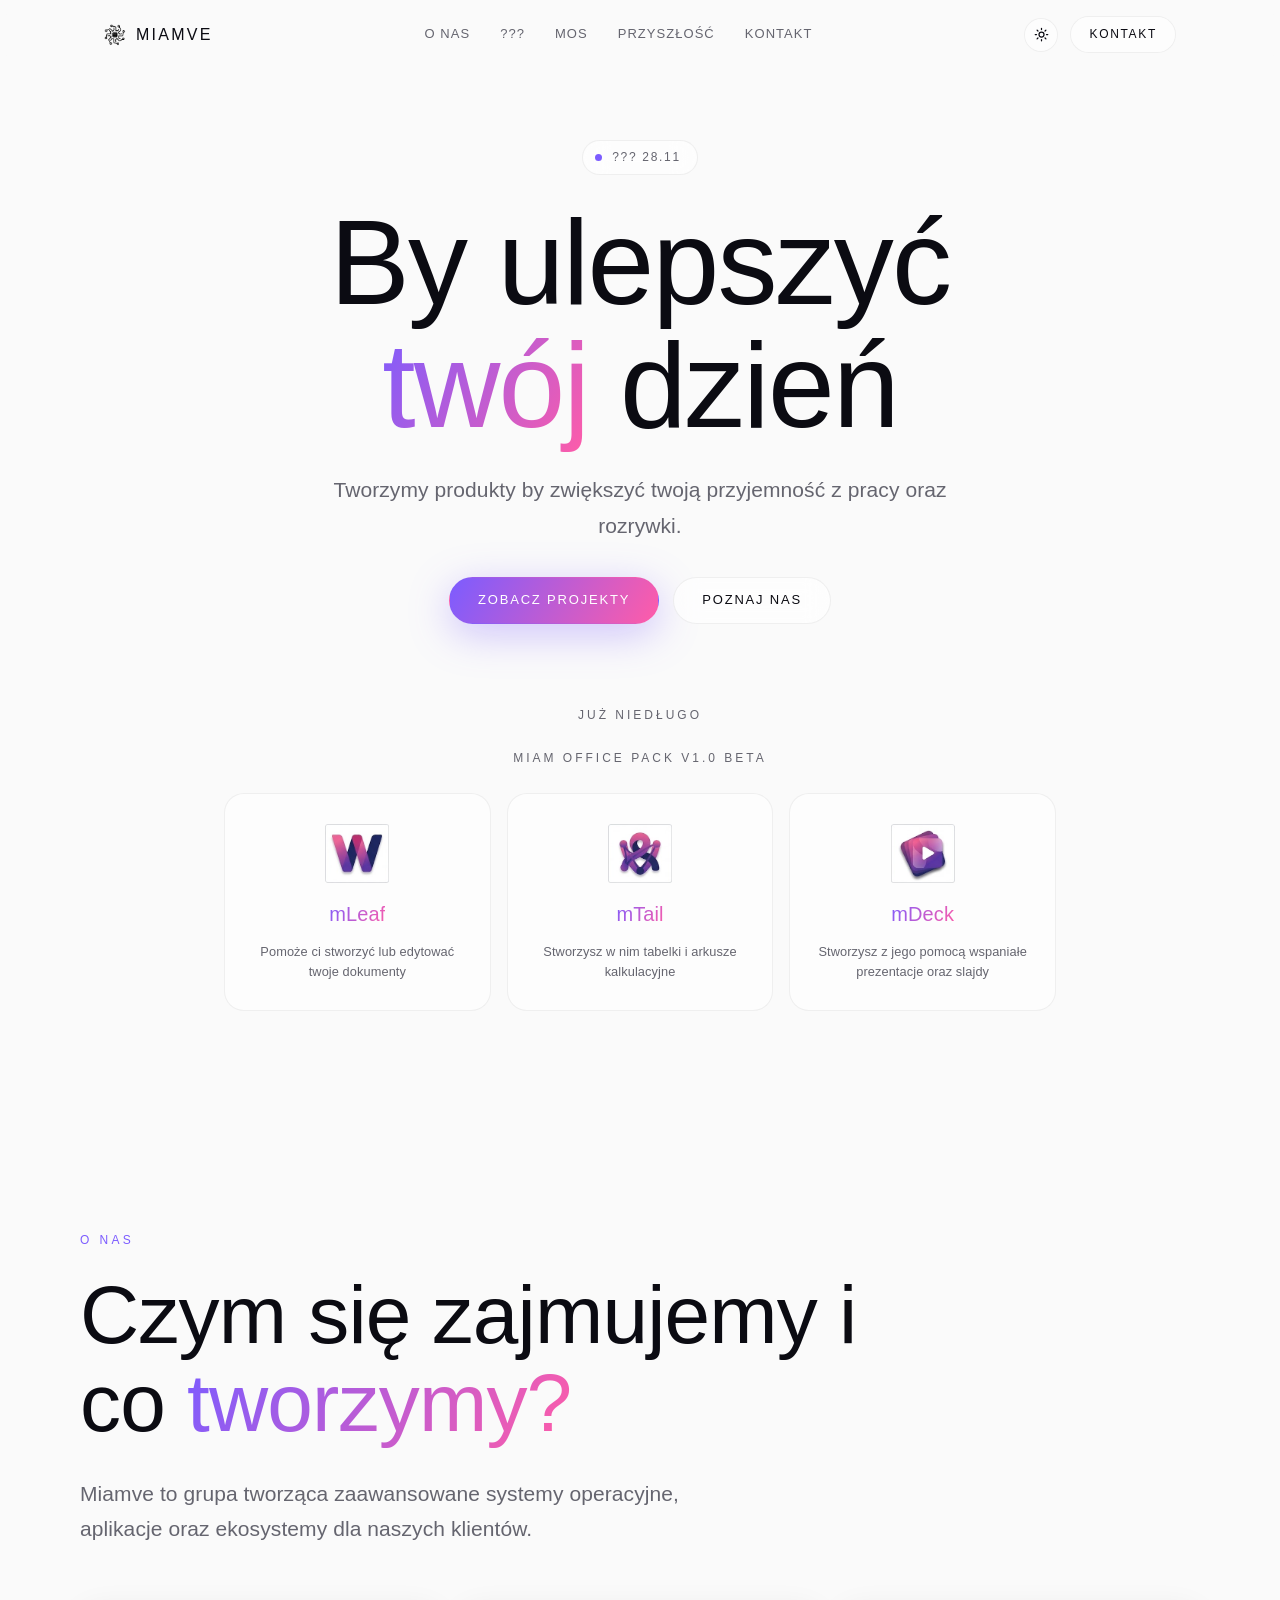
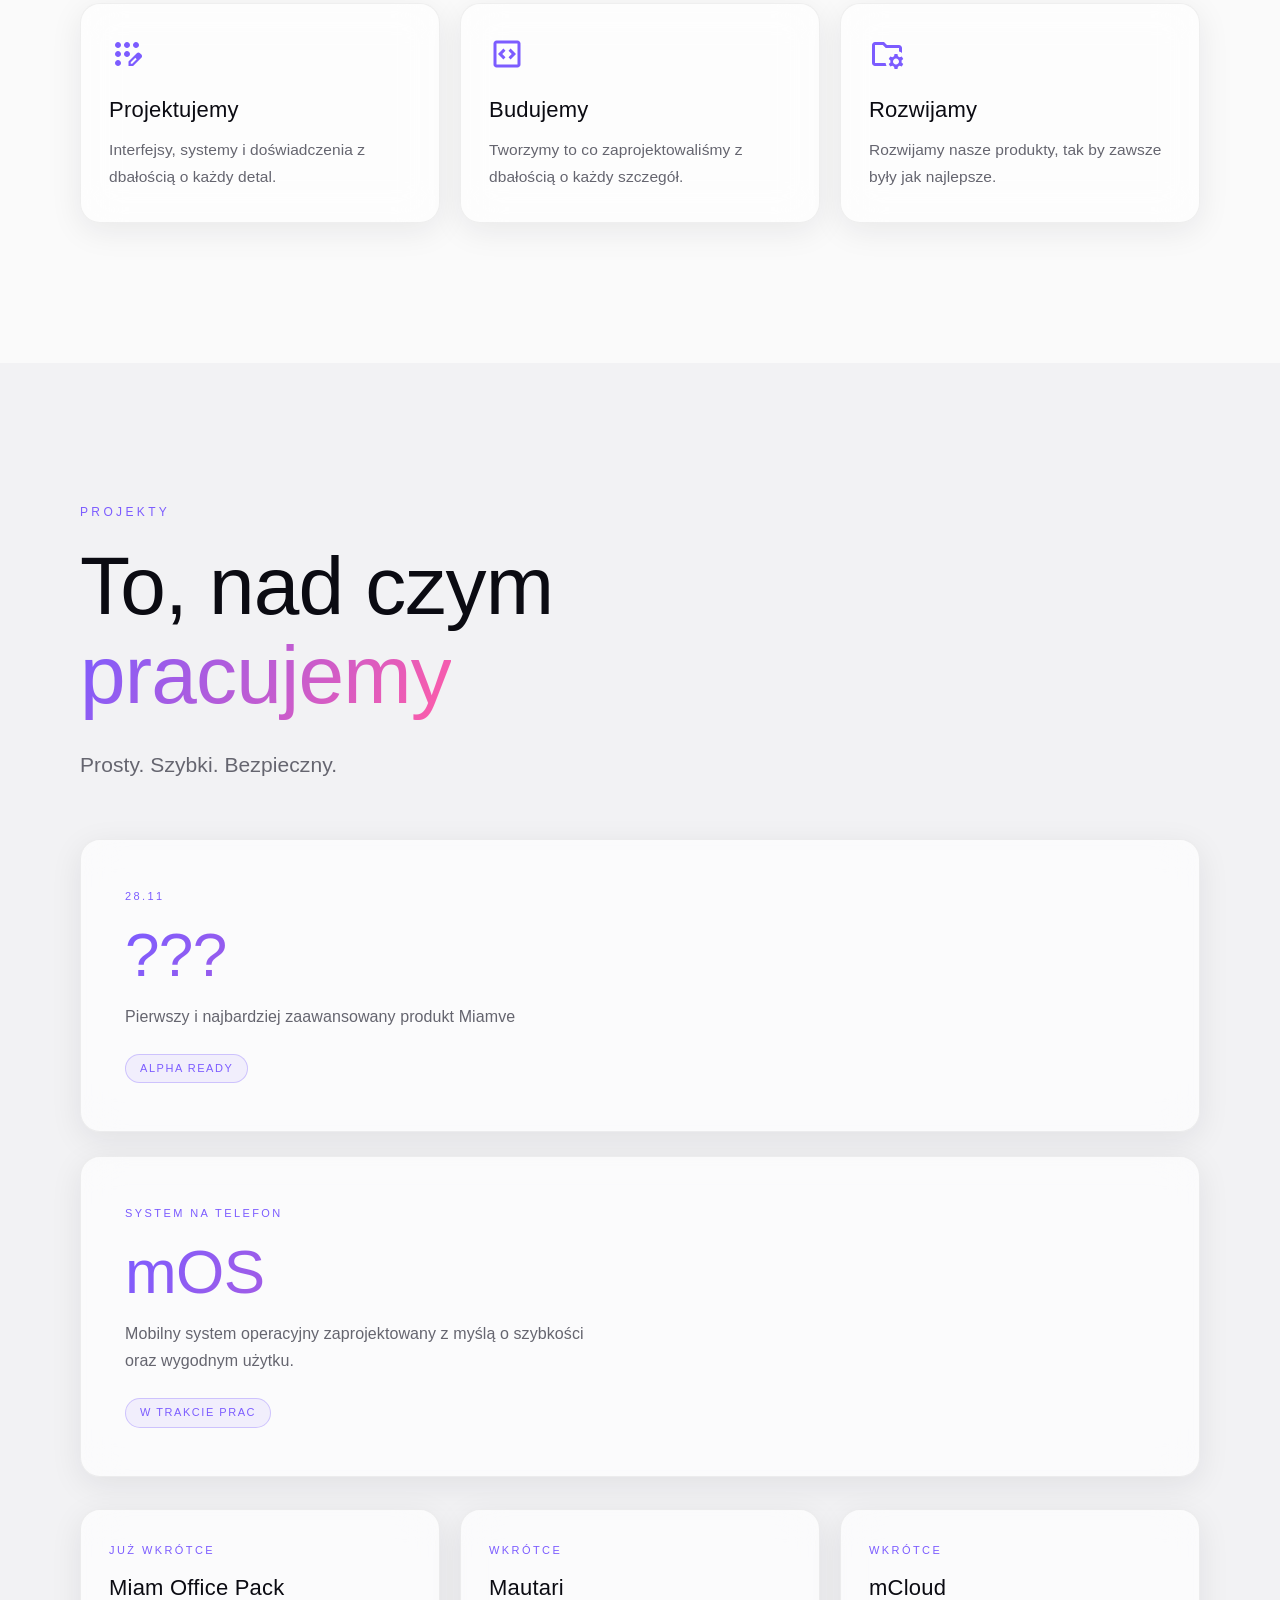
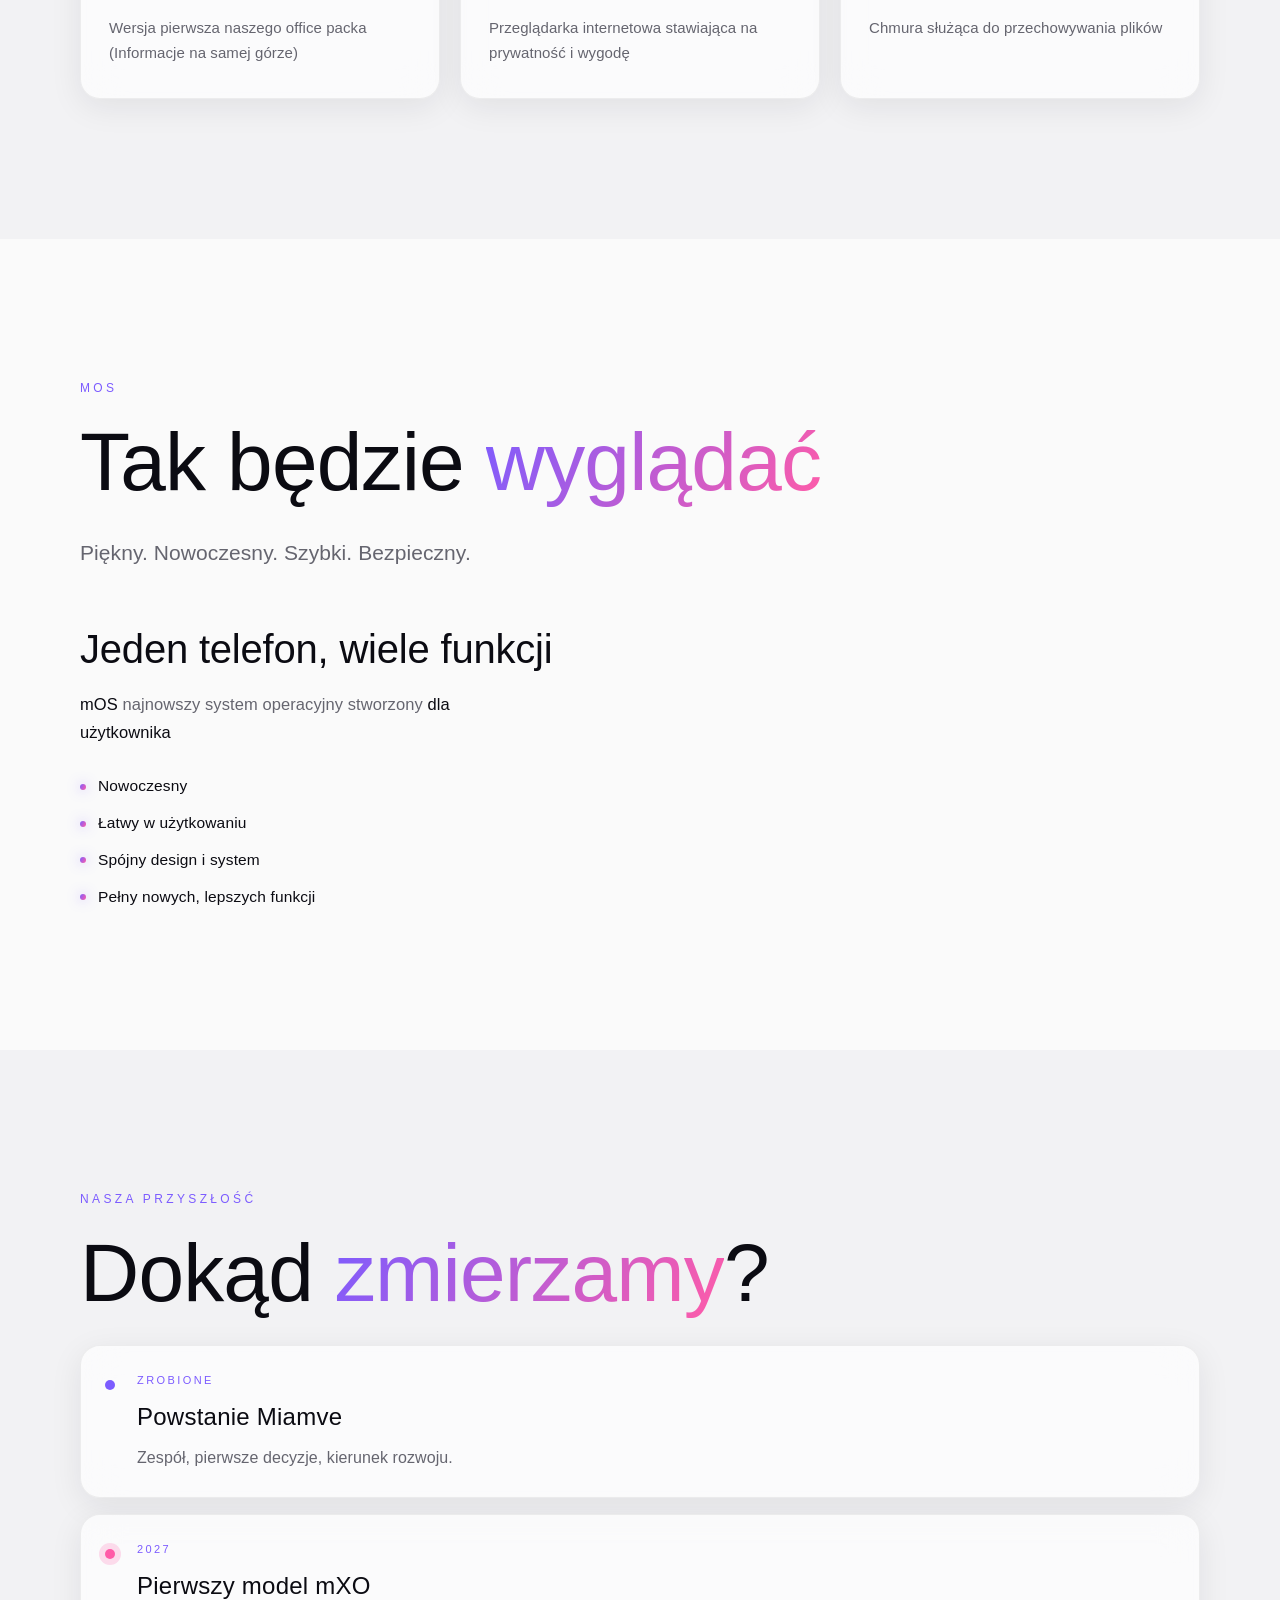
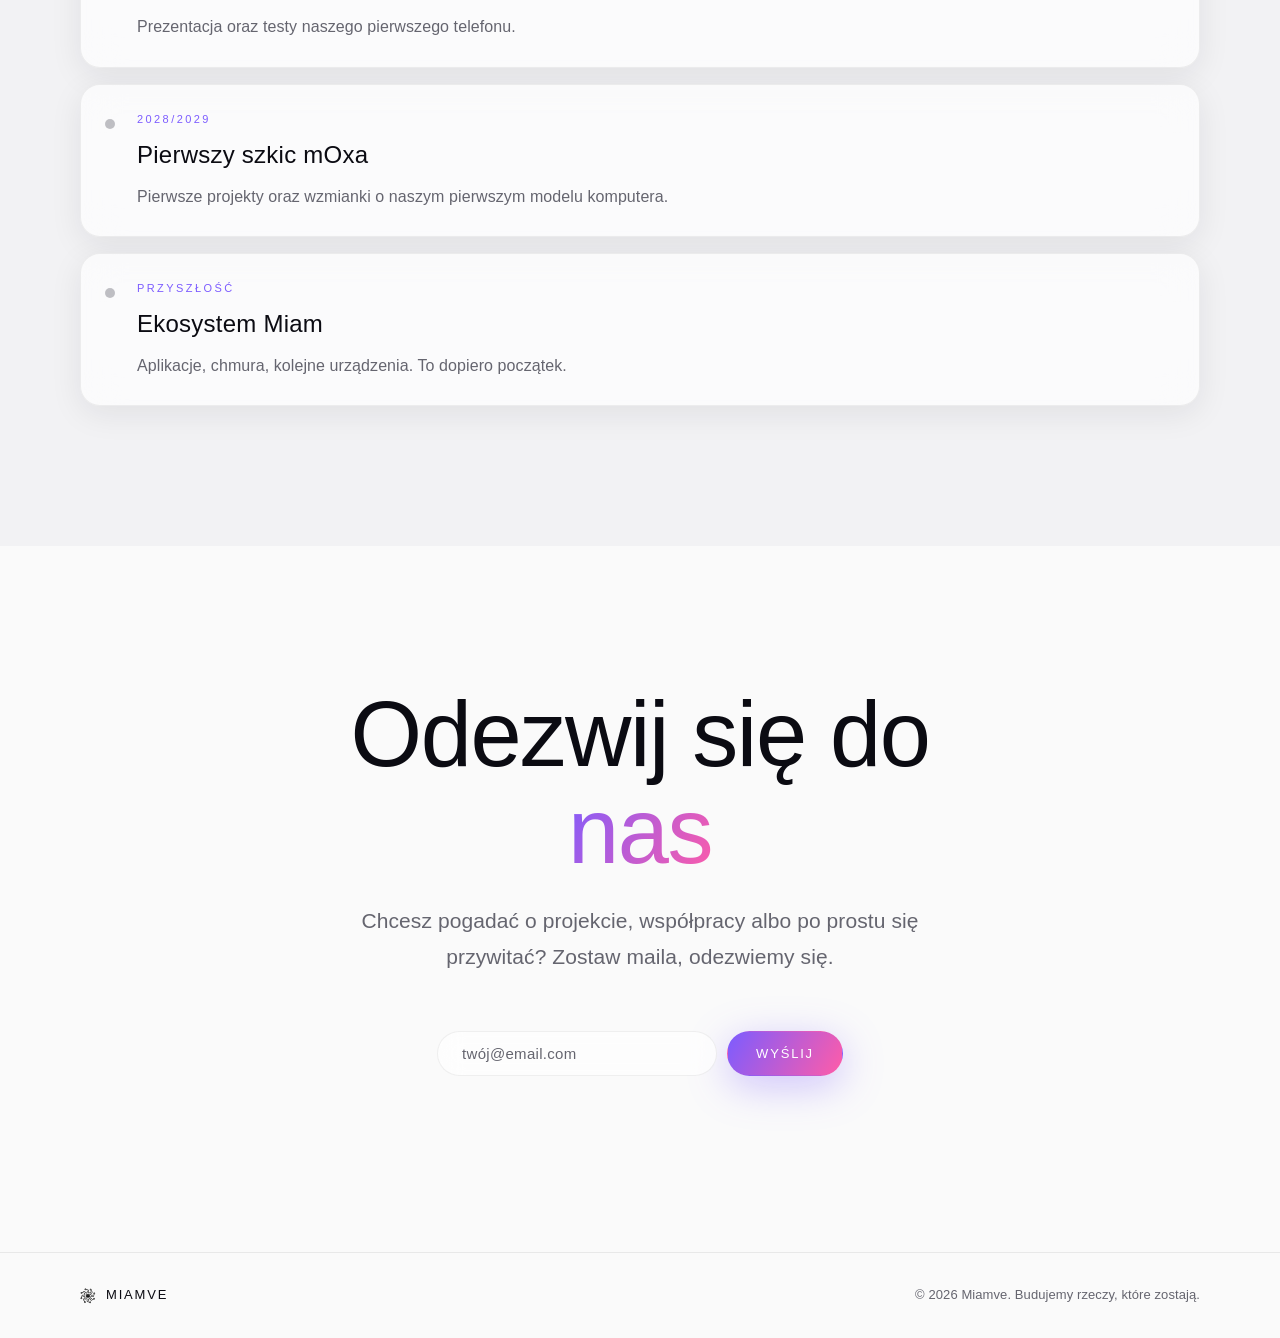
==== commit 64e48362: "Remove visual components from index.html Removed desktop and phone visual components from the projec" ====
--- a/index.html
+++ b/index.html
@@ -144,32 +144,6 @@
             <span class="project-status active">Alpha Ready</span>
           </div>
         </div>
-        <div class="project-visual">
-          <div class="desktop">
-            <div class="desktop-screen">
-              <div class="desktop-menubar">
-                <span class="desktop-logo"></span>
-                <span class="desktop-menu-spacer"></span>
-                <span class="desktop-clock">13:05</span>
-              </div>
-              <div class="desktop-icons">
-                <div class="desktop-icon"><img src="ikony/icon_01.png" alt="" /><span>Dokumenty</span></div>
-                <div class="desktop-icon"><img src="ikony/icon_02.png" alt="" /><span>Kalendarz</span></div>
-                <div class="desktop-icon"><img src="ikony/icon_03.png" alt="" /><span>Zdjęcia</span></div>
-                <div class="desktop-icon"><img src="ikony/icon_04.png" alt="" /><span>Wiadomości</span></div>
-              </div>
-              <div class="desktop-dock">
-                <div class="desktop-dock-icon"><img src="ikony/icon_05.png" alt="" /></div>
-                <div class="desktop-dock-icon"><img src="ikony/icon_06.png" alt="" /></div>
-                <div class="desktop-dock-icon"><img src="ikony/icon_07.png" alt="" /></div>
-                <div class="desktop-dock-icon"><img src="ikony/icon_08.png" alt="" /></div>
-                <div class="desktop-dock-icon"><img src="ikony/icon_09.png" alt="" /></div>
-                <div class="desktop-dock-icon"><img src="ikony/icon_10.png" alt="" /></div>
-              </div>
-            </div>
-            <div class="desktop-stand"></div>
-          </div>
-        </div>
       </article>
 
       <article class="project project-featured karta anim">
@@ -181,37 +155,6 @@
           </p>
           <div class="project-meta">
             <span class="project-status active">W trakcie prac</span>
-          </div>
-        </div>
-        <div class="project-visual">
-          <div class="phone phone-mini">
-            <div class="phone-screen">
-              <div class="status-bar">
-                <span class="status-time">13:05</span>
-                <span class="status-icons">
-                  <span class="sig"></span>
-                  <span class="wifi"></span>
-                  <span class="battery"></span>
-                </span>
-              </div>
-              <div class="app-grid">
-                <div class="app"><div class="app-icon"><img src="ikony/icon_01.png" alt="" /></div><span class="app-label">Dokumenty</span></div>
-                <div class="app"><div class="app-icon"><img src="ikony/icon_02.png" alt="" /></div><span class="app-label">Kalendarz</span></div>
-                <div class="app"><div class="app-icon"><img src="ikony/icon_03.png" alt="" /></div><span class="app-label">Zdjęcia</span></div>
-                <div class="app"><div class="app-icon"><img src="ikony/icon_04.png" alt="" /></div><span class="app-label">Wiadomości</span></div>
-                <div class="app"><div class="app-icon"><img src="ikony/icon_05.png" alt="" /></div><span class="app-label">oMeet</span></div>
-                <div class="app"><div class="app-icon"><img src="ikony/icon_06.png" alt="" /></div><span class="app-label">Notatki</span></div>
-                <div class="app"><div class="app-icon"><img src="ikony/icon_07.png" alt="" /></div><span class="app-label">Arkusze</span></div>
-                <div class="app"><div class="app-icon"><img src="ikony/icon_08.png" alt="" /></div><span class="app-label">mMail</span></div>
-              </div>
-              <div class="dock">
-                <div class="app-icon small"><img src="ikony/icon_09.png" alt="" /></div>
-                <div class="app-icon small"><img src="ikony/icon_10.png" alt="" /></div>
-                <div class="app-icon small"><img src="ikony/icon_11.png" alt="" /></div>
-                <div class="app-icon small"><img src="ikony/icon_12.png" alt="" /></div>
-              </div>
-              <div class="home-indicator"></div>
-            </div>
           </div>
         </div>
       </article>
@@ -250,38 +193,6 @@
       </p>
 
       <div class="showcase-stage anim">
-        <div class="phone">
-          <div class="phone-screen">
-            <div class="status-bar">
-              <span class="status-time">13:05</span>
-              <span class="status-icons">
-                <span class="sig"></span>
-                <span class="wifi"></span>
-                <span class="battery"></span>
-              </span>
-            </div>
-            <div class="app-grid">
-              <div class="app"><div class="app-icon"><img src="ikony/icon_01.png" alt="" /></div><span class="app-label">Dokumenty</span></div>
-              <div class="app"><div class="app-icon"><img src="ikony/icon_02.png" alt="" /></div><span class="app-label">Kalendarz</span></div>
-              <div class="app"><div class="app-icon"><img src="ikony/icon_03.png" alt="" /></div><span class="app-label">Zdjęcia</span></div>
-              <div class="app"><div class="app-icon"><img src="ikony/icon_04.png" alt="" /></div><span class="app-label">Wiadomości</span></div>
-              <div class="app"><div class="app-icon"><img src="ikony/icon_05.png" alt="" /></div><span class="app-label">oMeet</span></div>
-              <div class="app"><div class="app-icon"><img src="ikony/icon_06.png" alt="" /></div><span class="app-label">Notatki</span></div>
-              <div class="app"><div class="app-icon"><img src="ikony/icon_07.png" alt="" /></div><span class="app-label">Arkusze</span></div>
-              <div class="app"><div class="app-icon"><img src="ikony/icon_08.png" alt="" /></div><span class="app-label">mMail</span></div>
-              <div class="app"><div class="app-icon"><img src="ikony/icon_09.png" alt="" /></div><span class="app-label">Sklep</span></div>
-              <div class="app"><div class="app-icon"><img src="ikony/icon_10.png" alt="" /></div><span class="app-label">Ustawienia</span></div>
-            </div>
-            <div class="dock">
-              <div class="app-icon small"><img src="ikony/icon_11.png" alt="" /></div>
-              <div class="app-icon small"><img src="ikony/icon_12.png" alt="" /></div>
-              <div class="app-icon small"><img src="ikony/icon_13.png" alt="" /></div>
-              <div class="app-icon small"><img src="ikony/icon_14.png" alt="" /></div>
-            </div>
-            <div class="home-indicator"></div>
-          </div>
-        </div>
-
         <div class="showcase-copy">
           <h3>Jeden telefon, wiele funkcji</h3>
           <p>
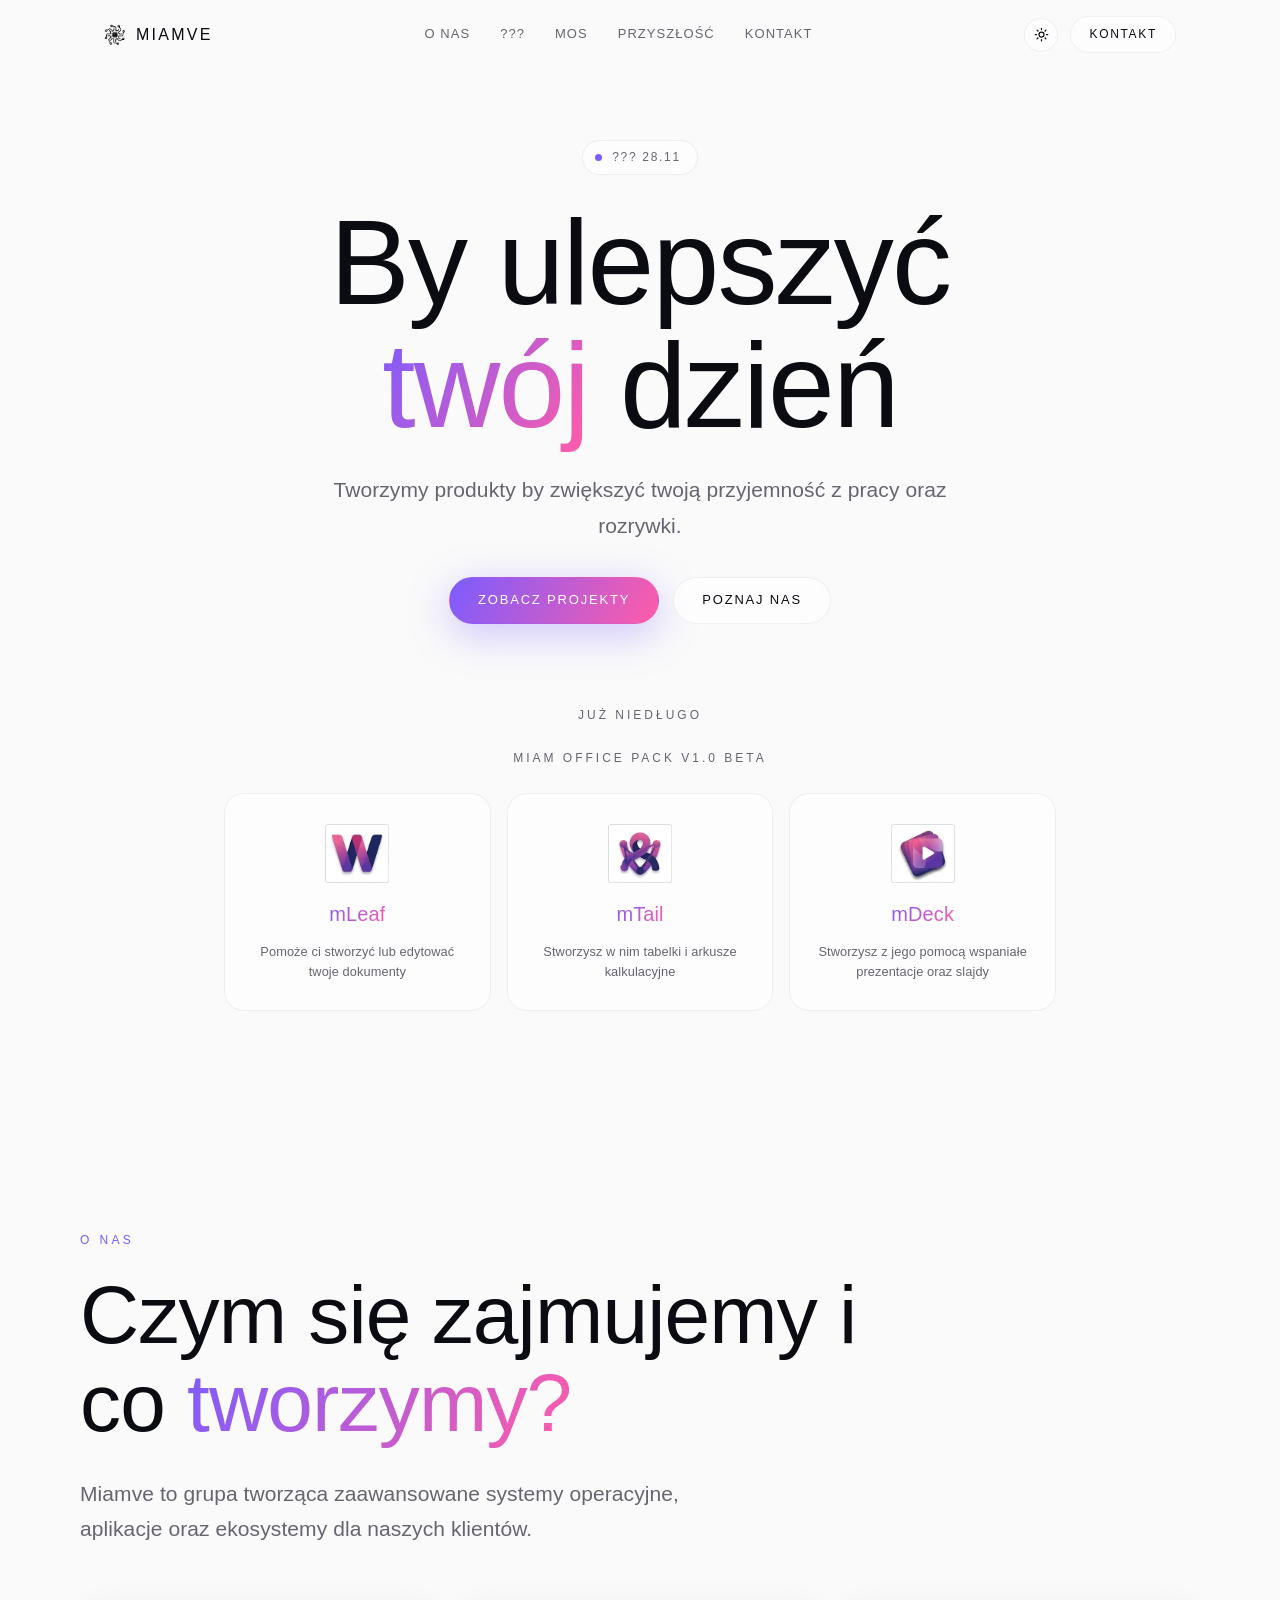
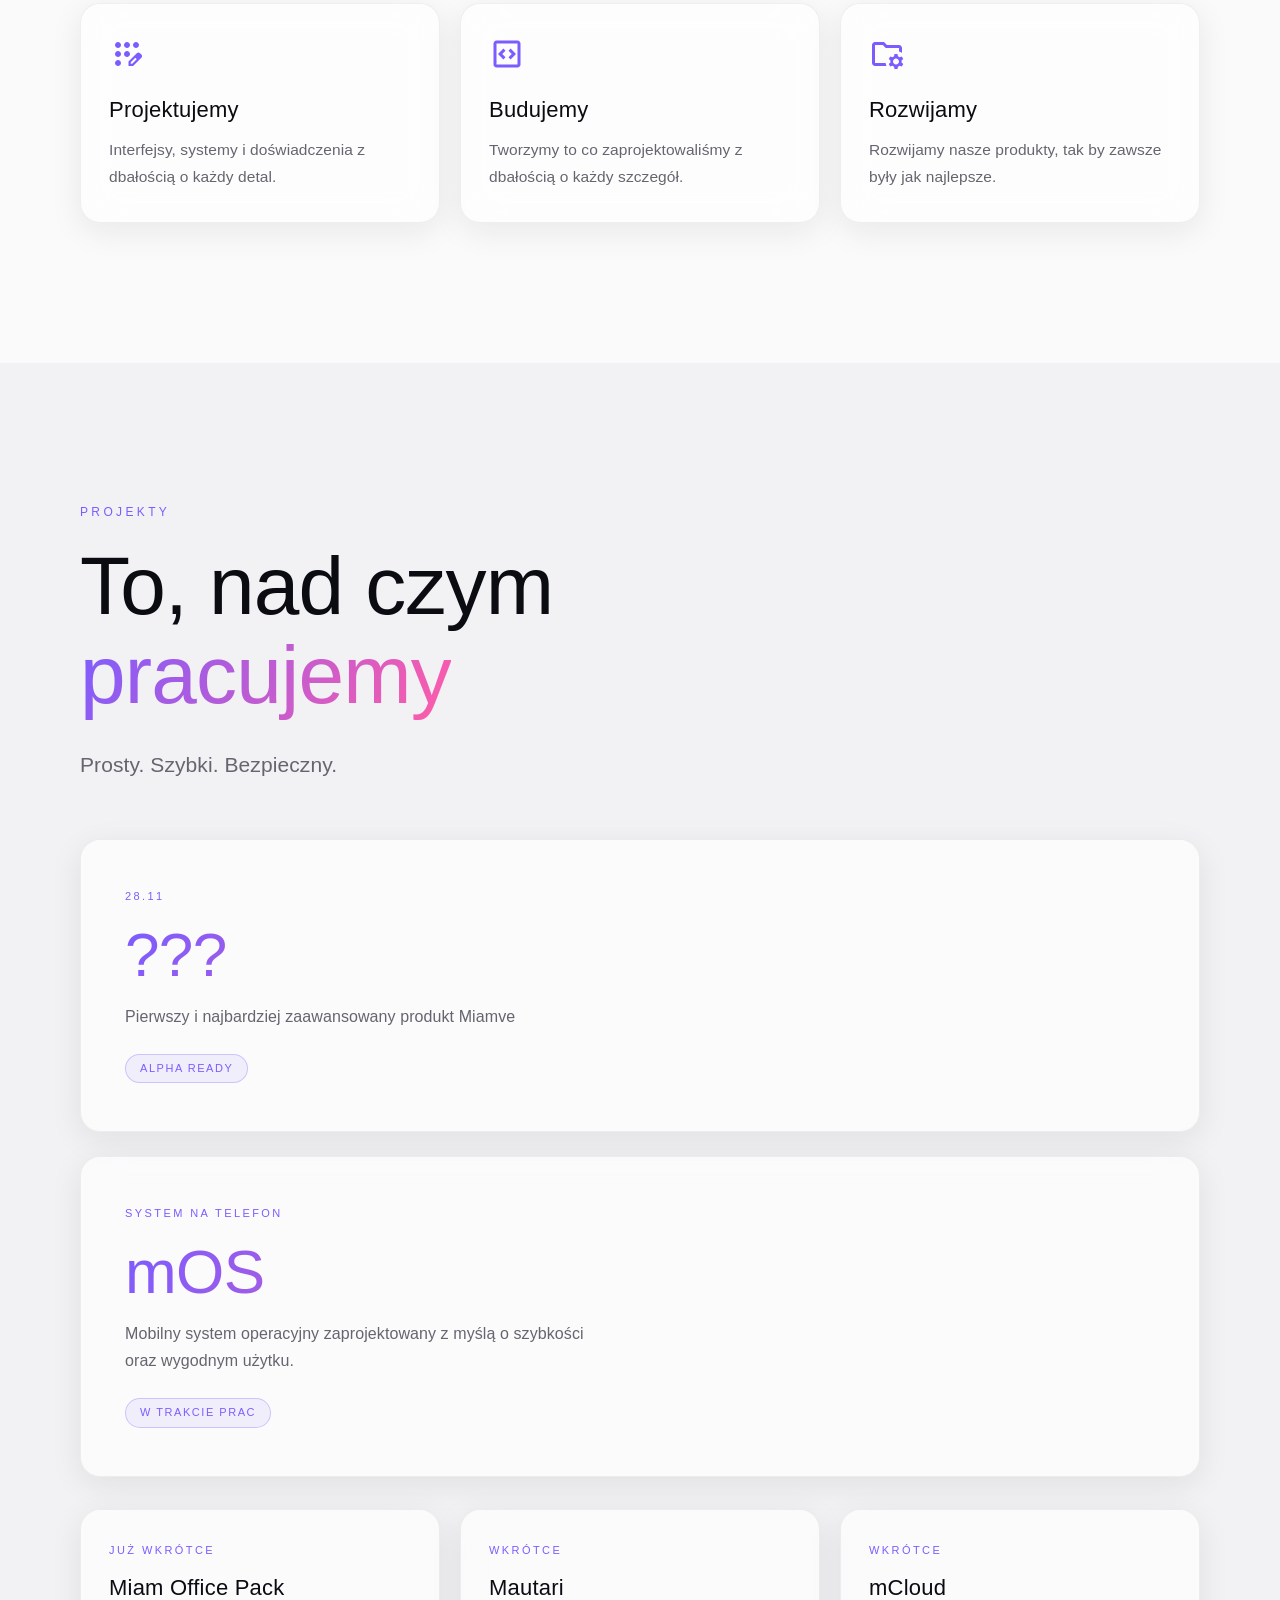
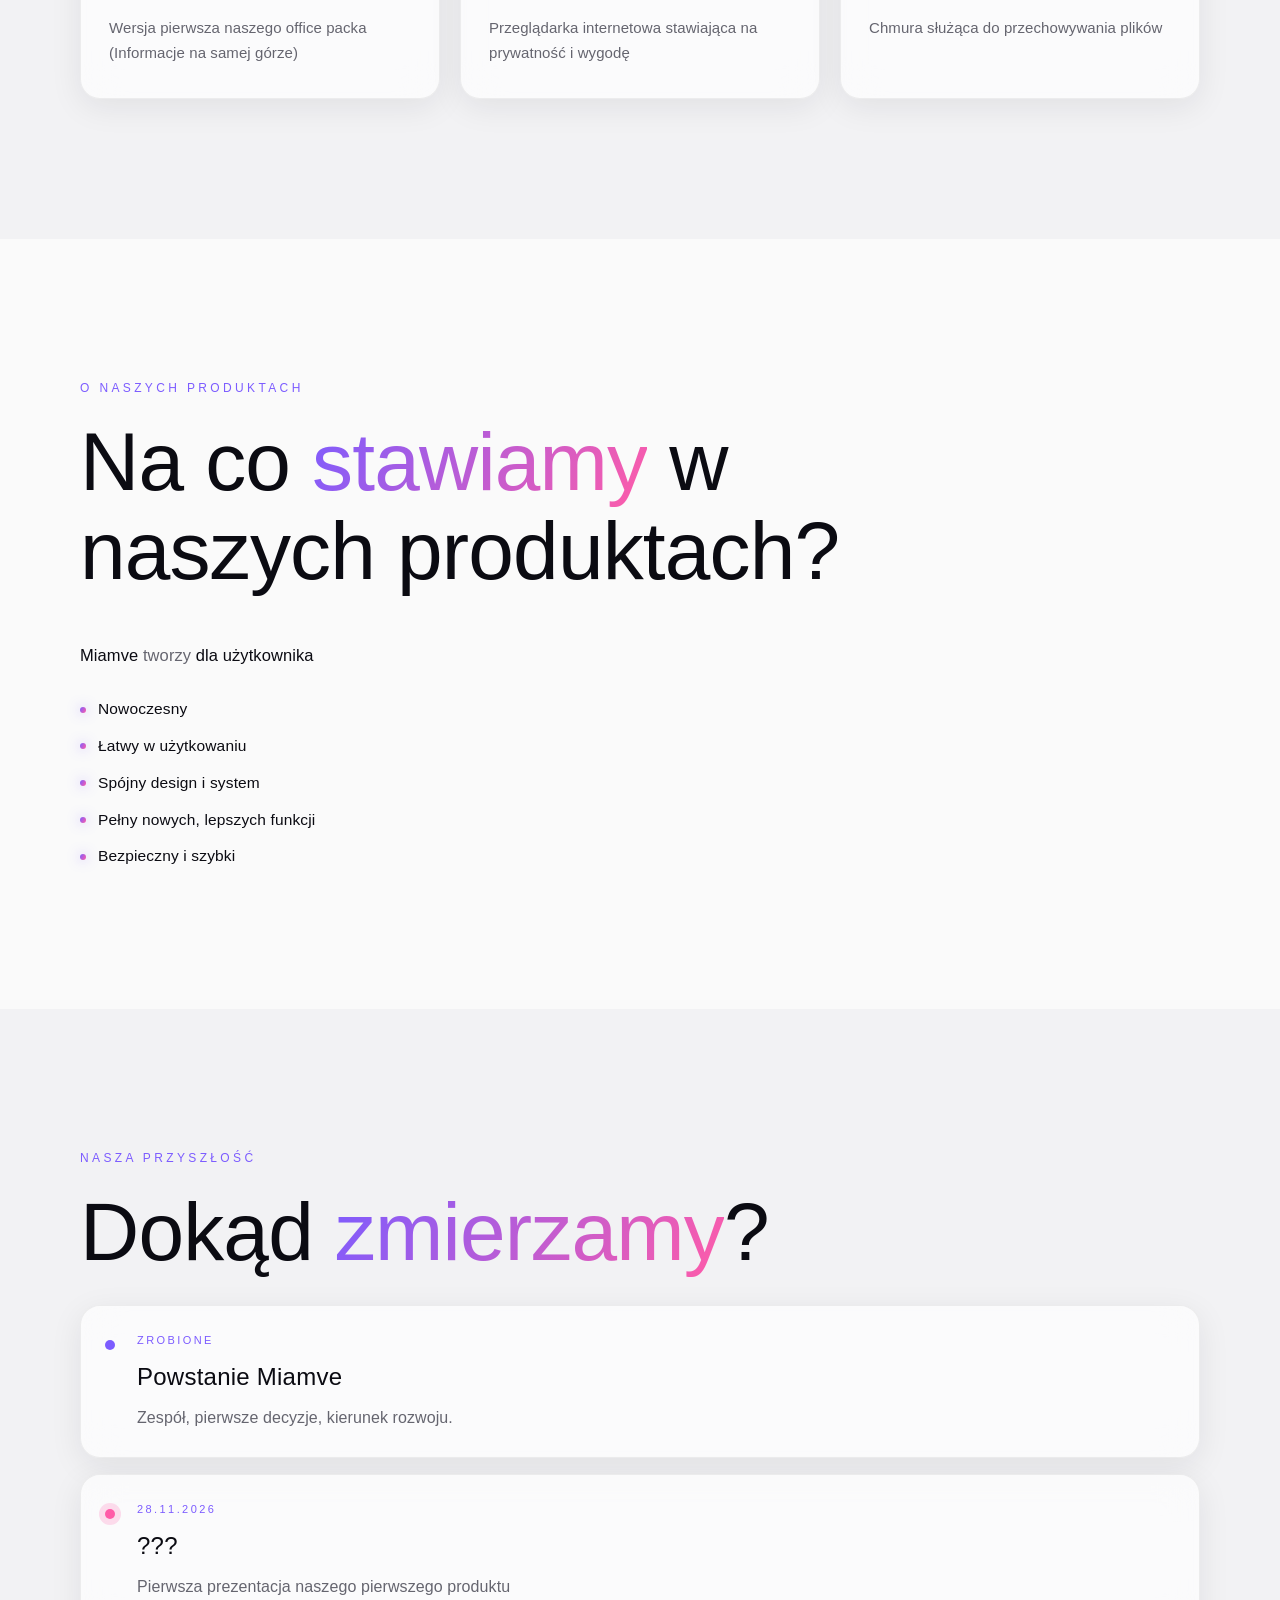
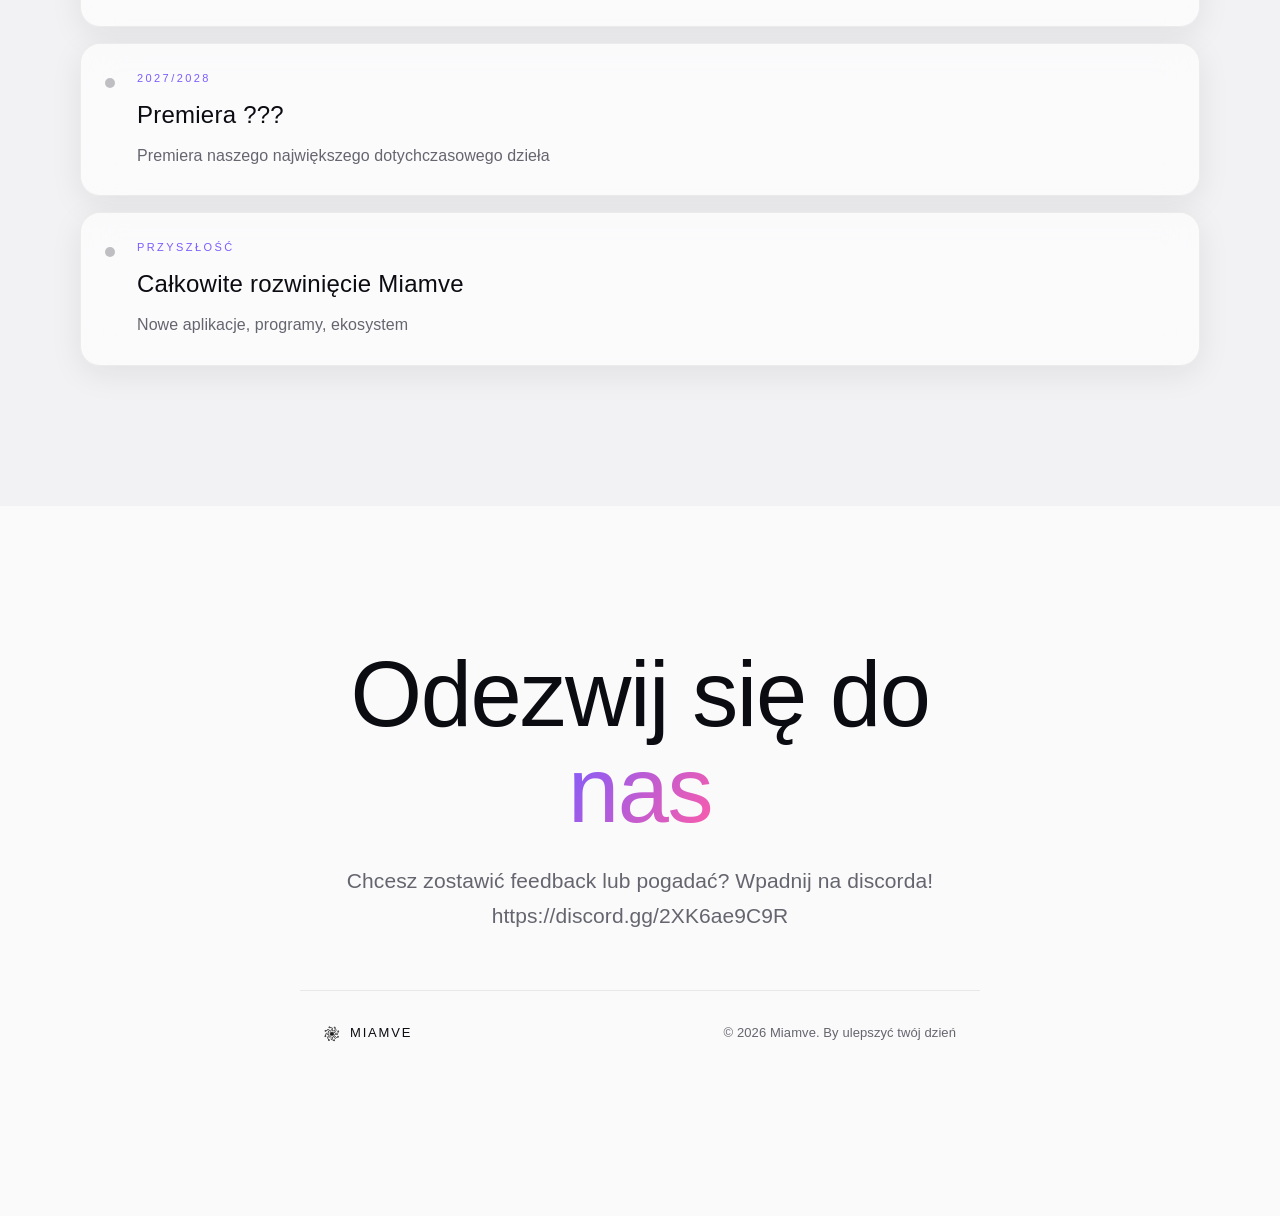
==== commit 9382a39a: "Update content and structure in index.html" ====
--- a/index.html
+++ b/index.html
@@ -184,25 +184,23 @@
 
   <section class="section" id="showcase">
     <div class="section-inner">
-      <p class="mala-napis anim">mOS</p>
-      <h2 class="section-title anim">
-        Tak będzie <span class="gradient-text">wyglądać</span>
-      </h2>
-      <p class="section-lead anim">
-        Piękny. Nowoczesny. Szybki. Bezpieczny.
-      </p>
-
+      <p class="mala-napis anim">O naszych produktach</p>
+      <h2 class="section-title anim">
+        Na co <span class="gradient-text">stawiamy</span> w naszych produktach?
+      </h2>
+      
       <div class="showcase-stage anim">
         <div class="showcase-copy">
-          <h3>Jeden telefon, wiele funkcji</h3>
+          <h3></h3>
           <p>
-            <strong>mOS</strong> najnowszy system operacyjny stworzony <strong>dla użytkownika</strong>
+            <strong>Miamve</strong> tworzy <strong>dla użytkownika</strong>
           </p>
           <ul class="showcase-list">
             <li><span class="dot-accent"></span> Nowoczesny</li>
             <li><span class="dot-accent"></span> Łatwy w użytkowaniu</li>
             <li><span class="dot-accent"></span> Spójny design i system</li>
             <li><span class="dot-accent"></span> Pełny nowych, lepszych funkcji</li>
+            <li><span class="dot-accent"></span> Bezpieczny i szybki</li>
           </ul>
         </div>
       </div>
@@ -228,25 +226,25 @@
         <li class="timeline-item karta anim active">
           <span class="timeline-dot"></span>
           <div>
-            <span class="timeline-tag">2027</span>
-            <h3>Pierwszy model mXO</h3>
-            <p>Prezentacja oraz testy naszego pierwszego telefonu.</p>
+            <span class="timeline-tag">28.11.2026</span>
+            <h3>???</h3>
+            <p>Pierwsza prezentacja naszego pierwszego produktu</p>
           </div>
         </li>
         <li class="timeline-item karta anim">
           <span class="timeline-dot"></span>
           <div>
-            <span class="timeline-tag">2028/2029</span>
-            <h3>Pierwszy szkic mOxa</h3>
-            <p>Pierwsze projekty oraz wzmianki o naszym pierwszym modelu komputera.</p>
+            <span class="timeline-tag">2027/2028</span>
+            <h3>Premiera ???</h3>
+            <p>Premiera naszego największego dotychczasowego dzieła</p>
           </div>
         </li>
         <li class="timeline-item karta anim">
           <span class="timeline-dot"></span>
           <div>
             <span class="timeline-tag">Przyszłość</span>
-            <h3>Ekosystem Miam</h3>
-            <p>Aplikacje, chmura, kolejne urządzenia. To dopiero początek.</p>
+            <h3>Całkowite rozwinięcie Miamve</h3>
+            <p>Nowe aplikacje, programy, ekosystem</p>
           </div>
         </li>
       </ol>
@@ -259,17 +257,9 @@
         Odezwij się do <span class="gradient-text">nas</span>
       </h2>
       <p class="section-lead center">
-        Chcesz pogadać o projekcie, współpracy albo po prostu się przywitać?
-        Zostaw maila, odezwiemy się.
-      </p>
-
-      <form class="waitlist-form" onsubmit="event.preventDefault(); this.classList.add('sent');">
-        <input type="email" placeholder="twój@email.com" required />
-        <button type="submit" class="btn btn-primary">Wyślij</button>
-      </form>
-      <p class="form-msg muted small">Dzięki! Odezwiemy się najszybciej jak możemy.</p>
-    </div>
-  </section>
+        Chcesz zostawić feedback lub pogadać? Wpadnij na discorda!
+        https://discord.gg/2XK6ae9C9R
+      </p>
 
   <footer class="footer">
     <div class="footer-inner">
@@ -277,7 +267,7 @@
         <img src="ikony/miamlogo.png" alt="Miamve" class="logo-mark" />
         Miamve
       </span>
-      <p class="muted small">© <span id="year"></span> Miamve. Budujemy rzeczy, które zostają.</p>
+      <p class="muted small">© <span id="year"></span> Miamve. By ulepszyć twój dzień</p>
     </div>
   </footer>
 
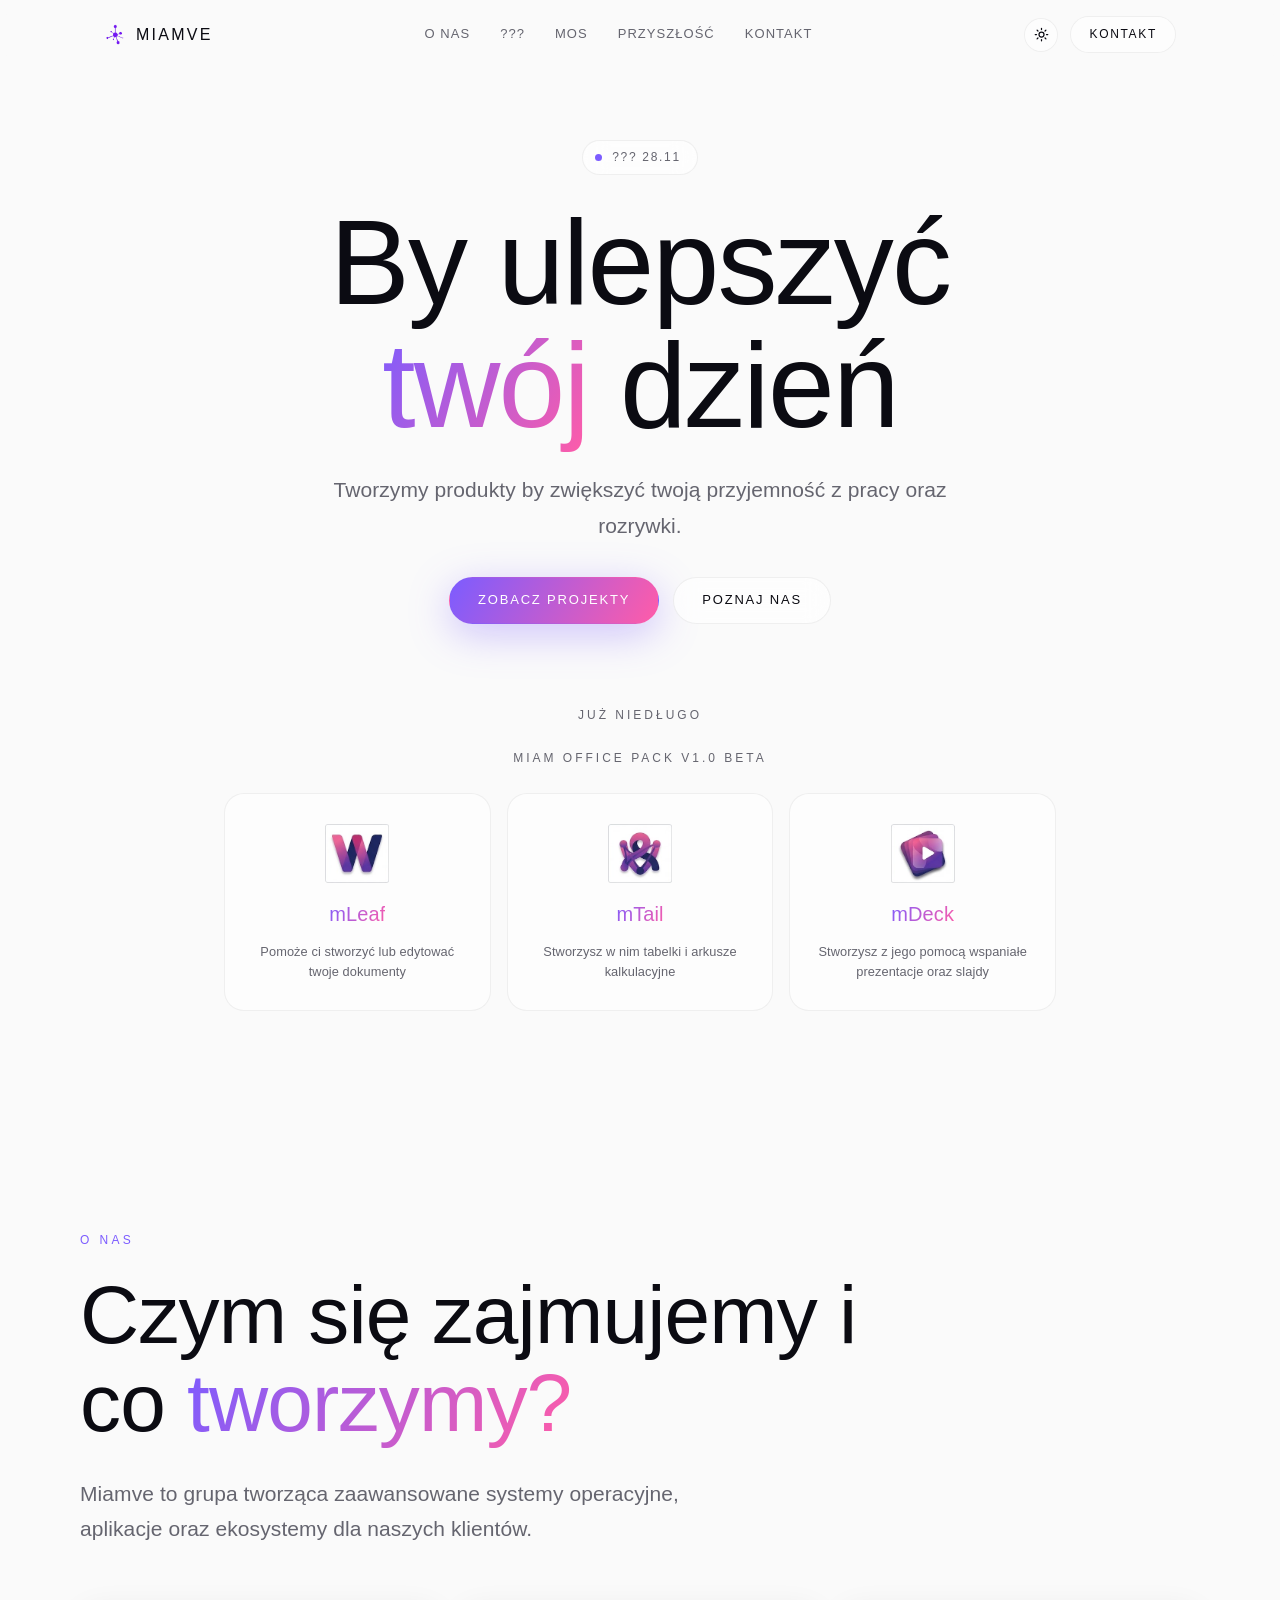
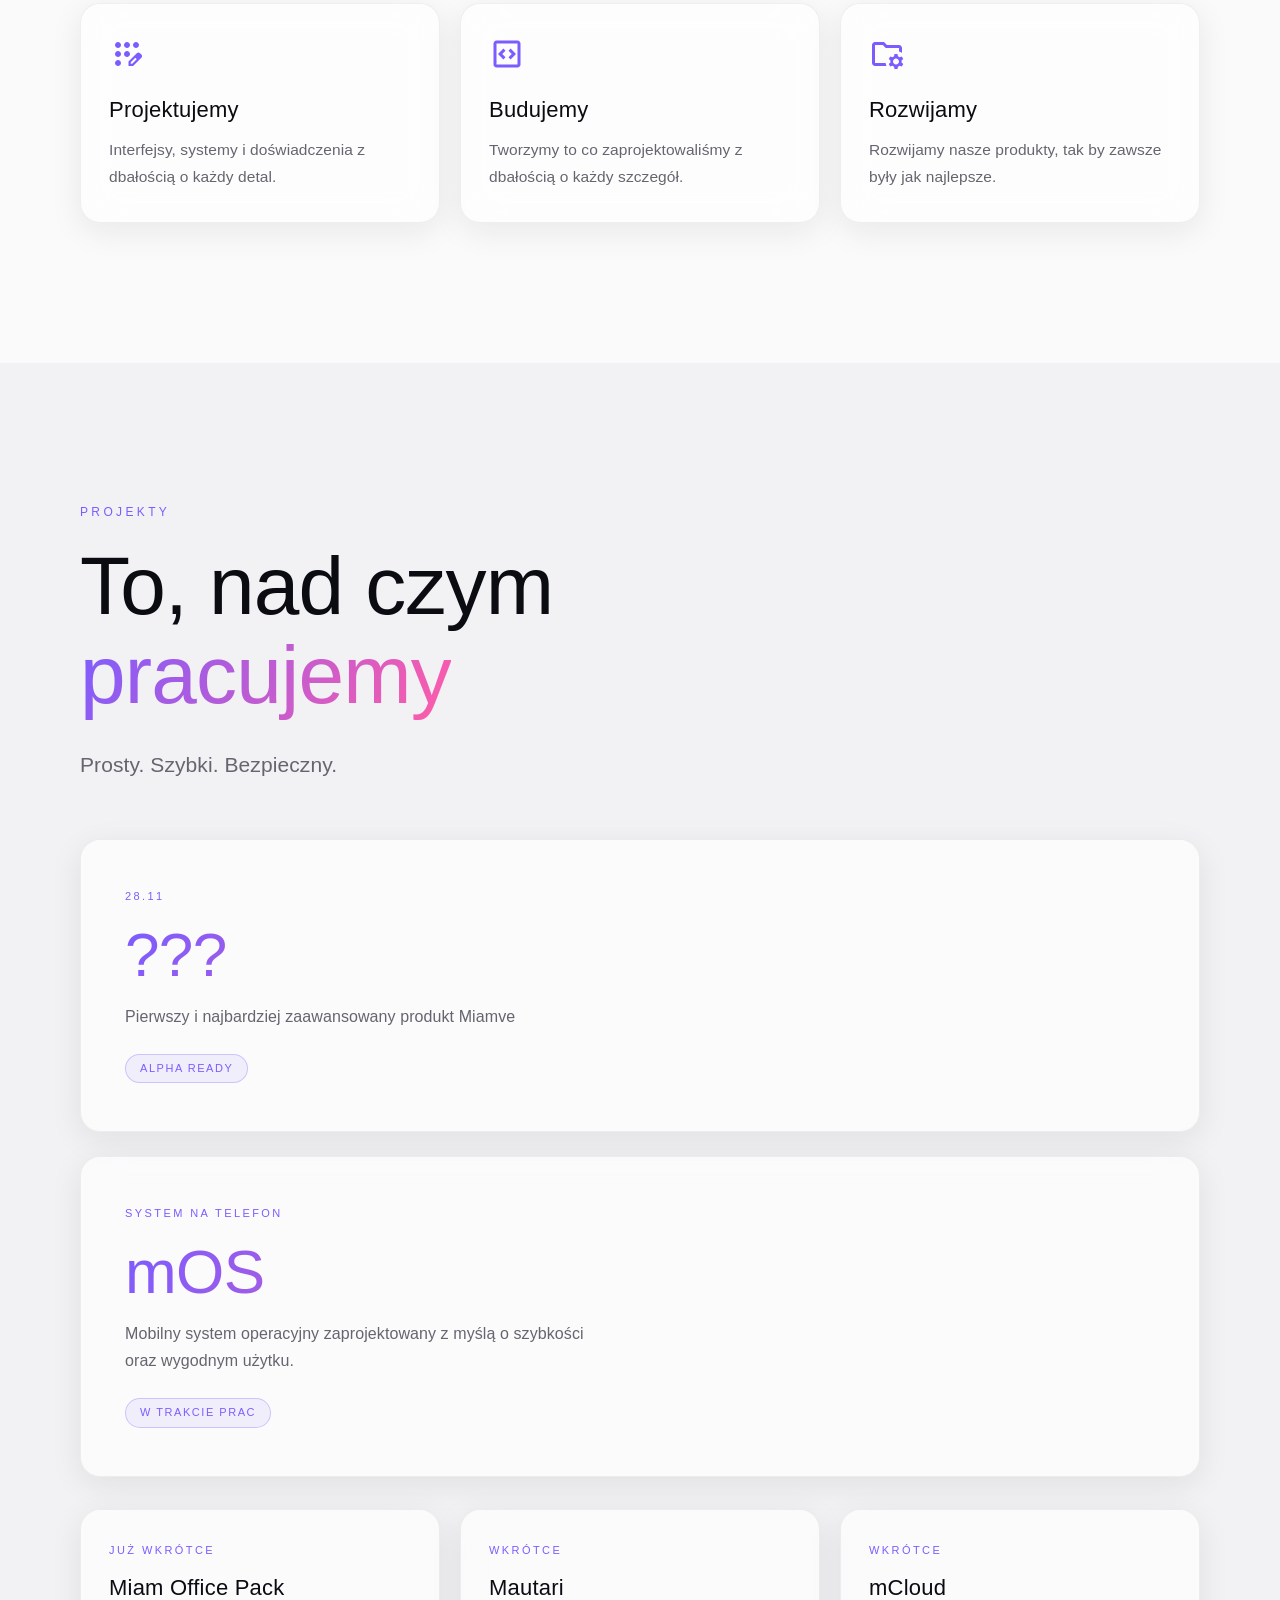
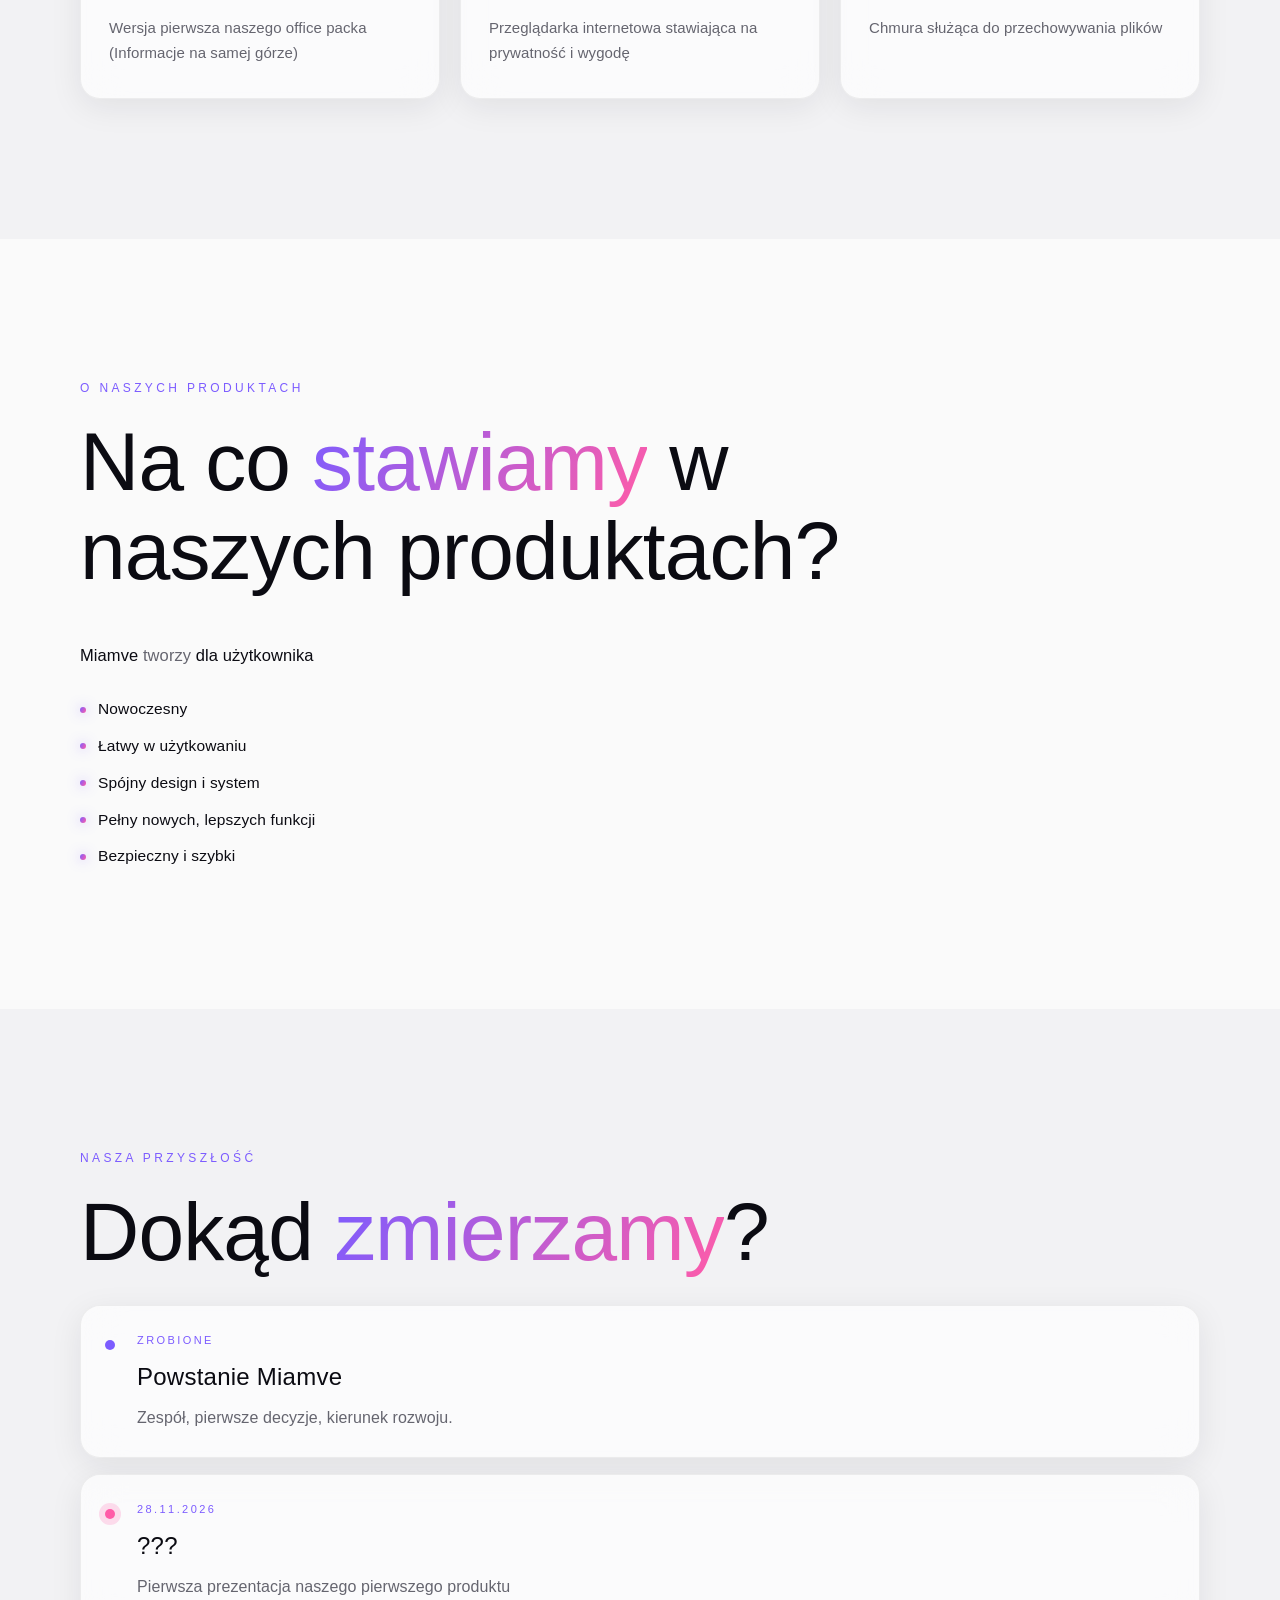
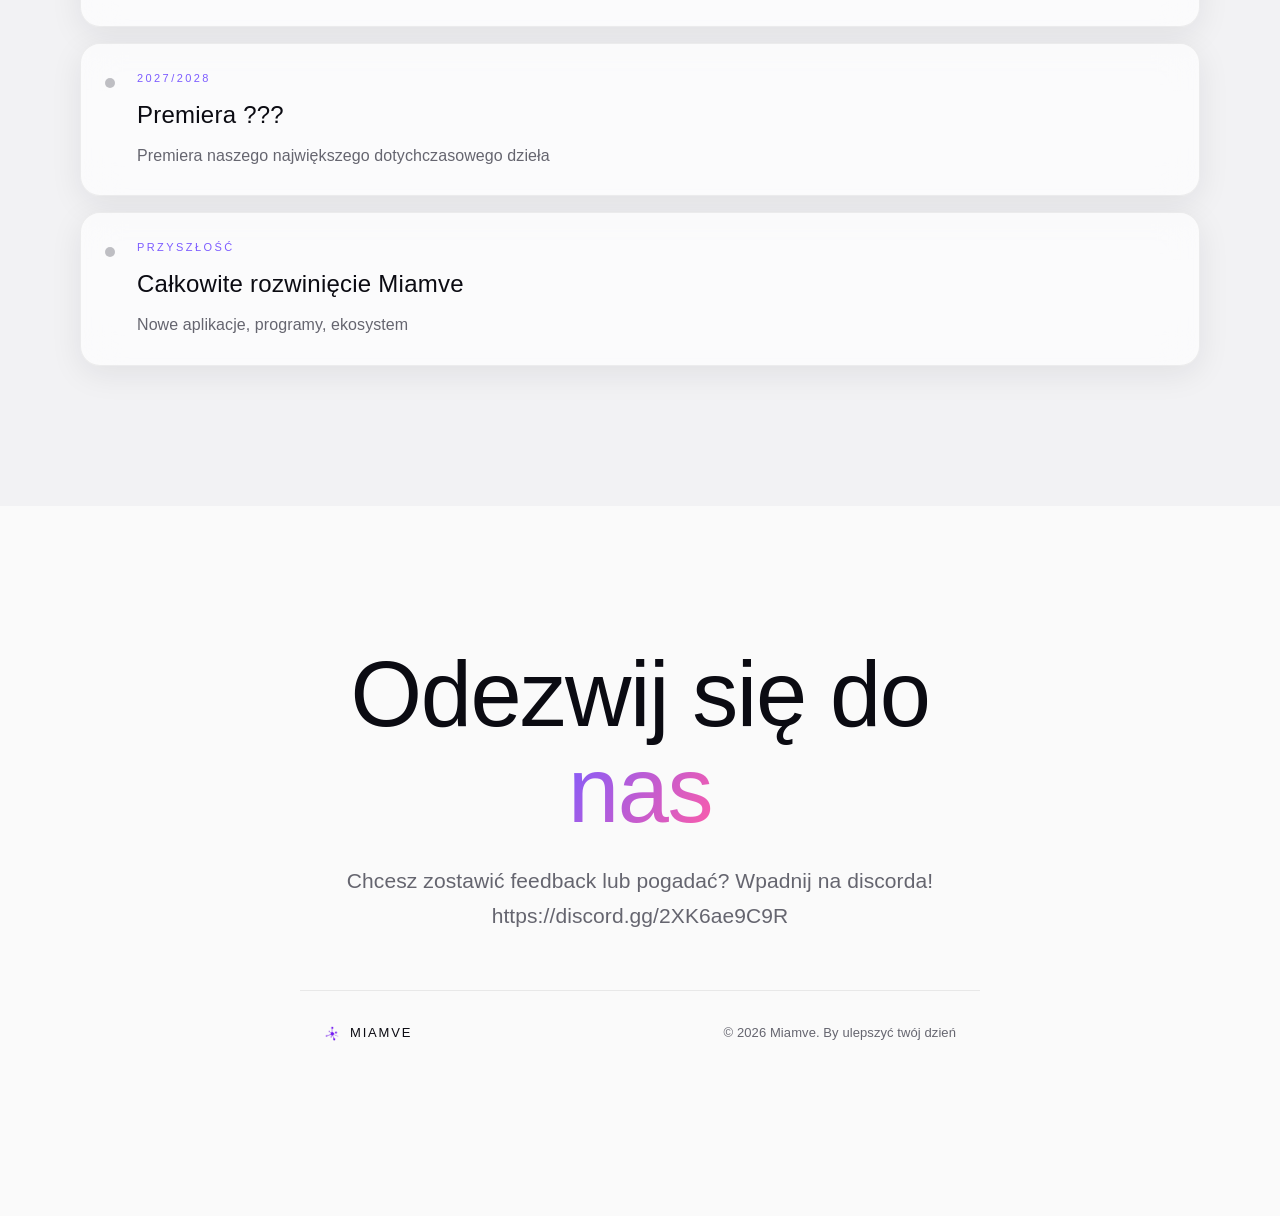
==== commit 9391cd2e: "Update logo references in index.html" ====
--- a/index.html
+++ b/index.html
@@ -5,7 +5,7 @@
   <meta name="viewport" content="width=device-width, initial-scale=1.0" />
   <title>Miamve</title>
   <meta name="description" content="Miamve — niezależna firma technologiczna." />
-  <link rel="icon" type="image/png" href="ikony/miamlogo.png" />
+  <link rel="icon" type="image/png" href="ikony/miamvelogo2.png" />
   <link rel="preconnect" href="https://fonts.googleapis.com" />
   <link rel="preconnect" href="https://fonts.gstatic.com" crossorigin />
   <link href="https://fonts.googleapis.com/css2?family=Raleway:wght@100;200;300;400;500&display=swap" rel="stylesheet" />
@@ -16,7 +16,7 @@
   <nav class="nav" id="nav">
     <div class="nav-inner">
       <a href="#top" class="logo">
-        <img src="ikony/miamlogo.png" alt="Miamve" class="logo-mark" />
+        <img src="ikony/miamvelogo2.png" alt="Miamve" class="logo-mark" />
         Miamve
       </a>
       <ul class="nav-links">
@@ -264,7 +264,7 @@
   <footer class="footer">
     <div class="footer-inner">
       <span class="logo">
-        <img src="ikony/miamlogo.png" alt="Miamve" class="logo-mark" />
+        <img src="ikony/miamvelogo2.png" alt="Miamve" class="logo-mark" />
         Miamve
       </span>
       <p class="muted small">© <span id="year"></span> Miamve. By ulepszyć twój dzień</p>
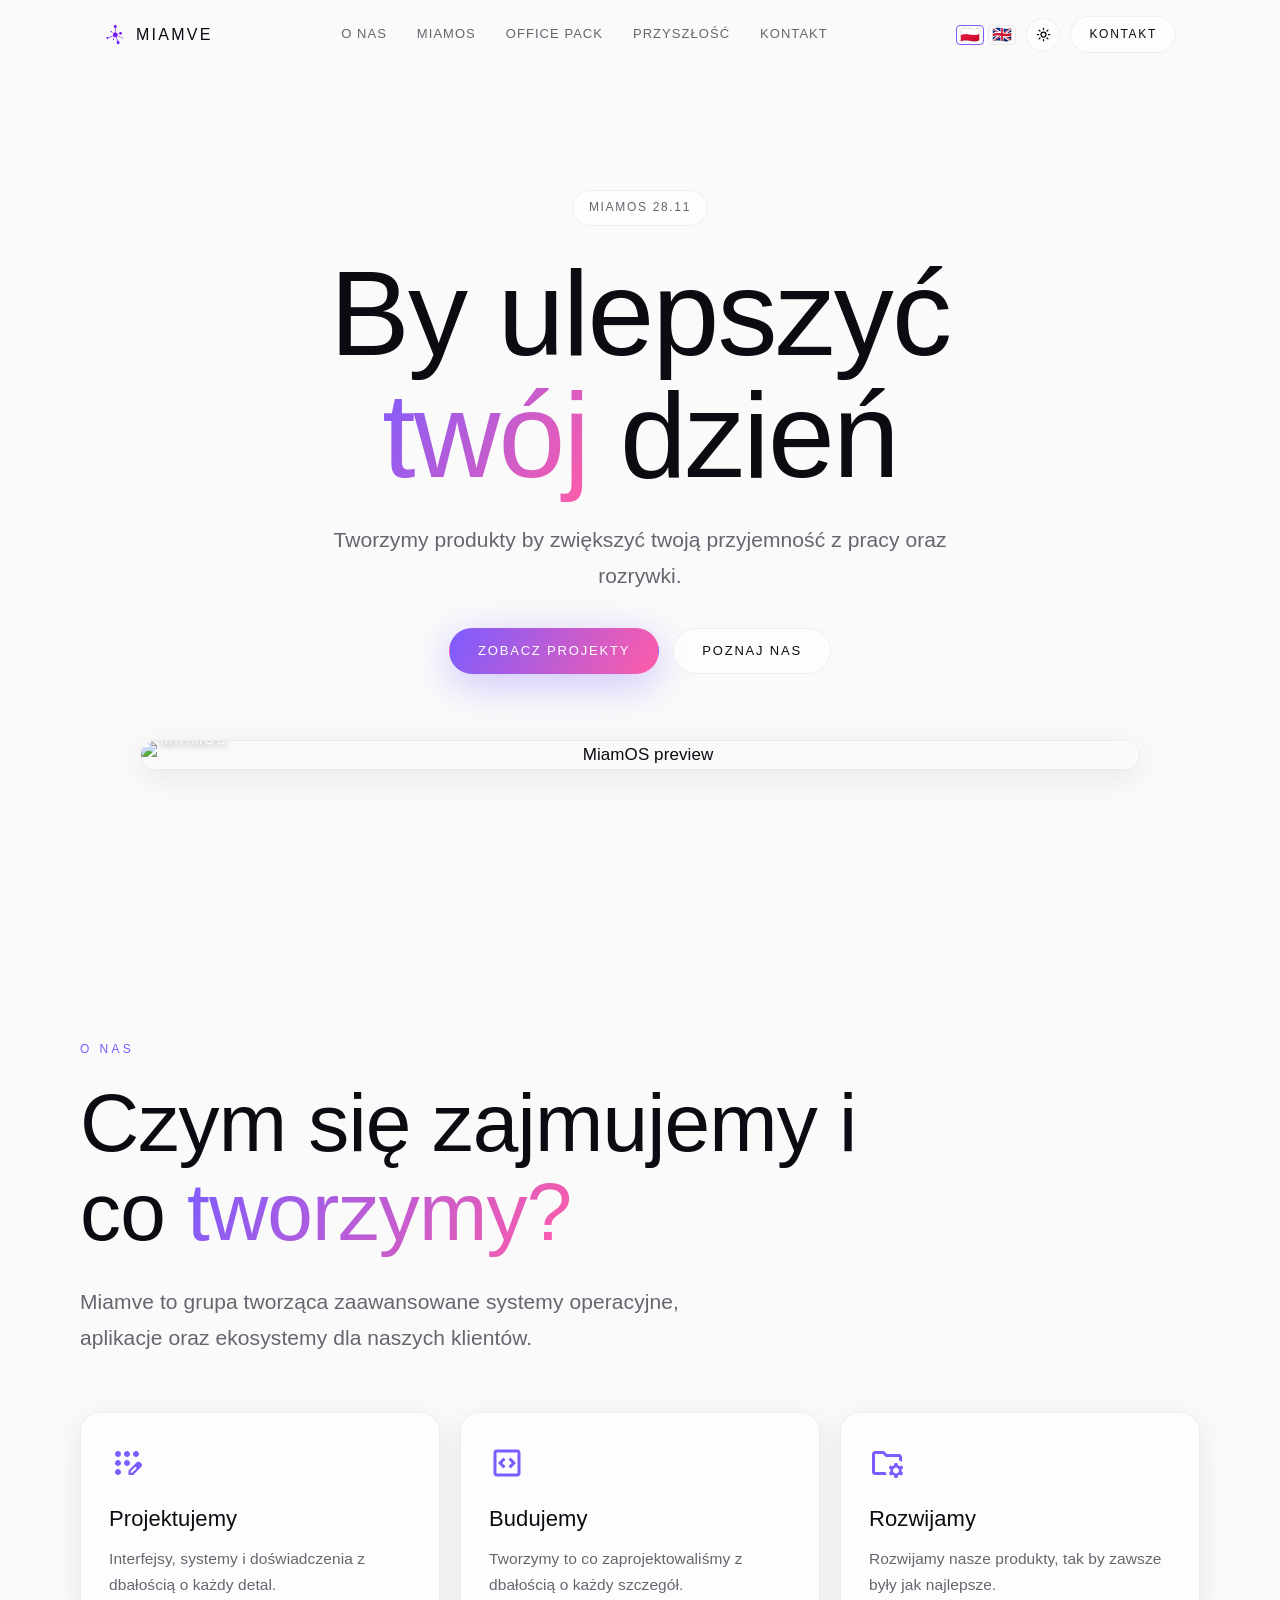
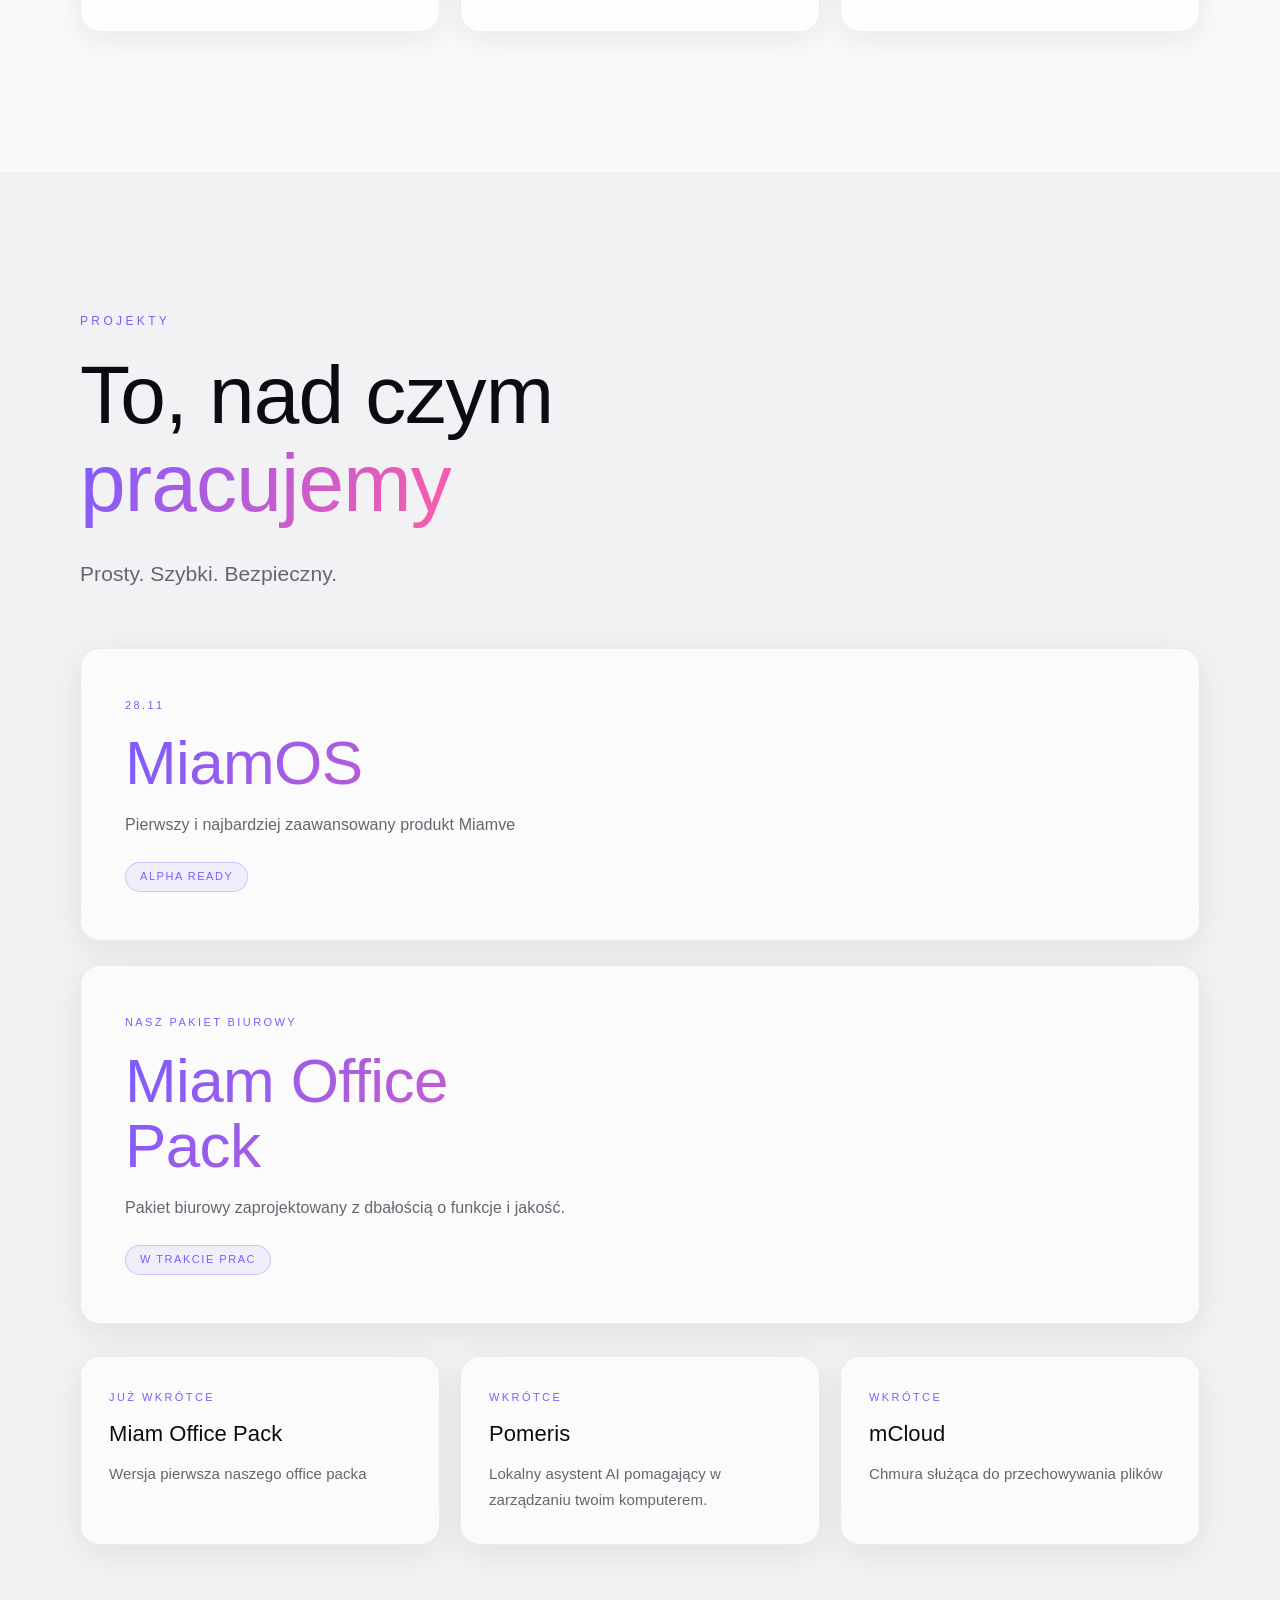
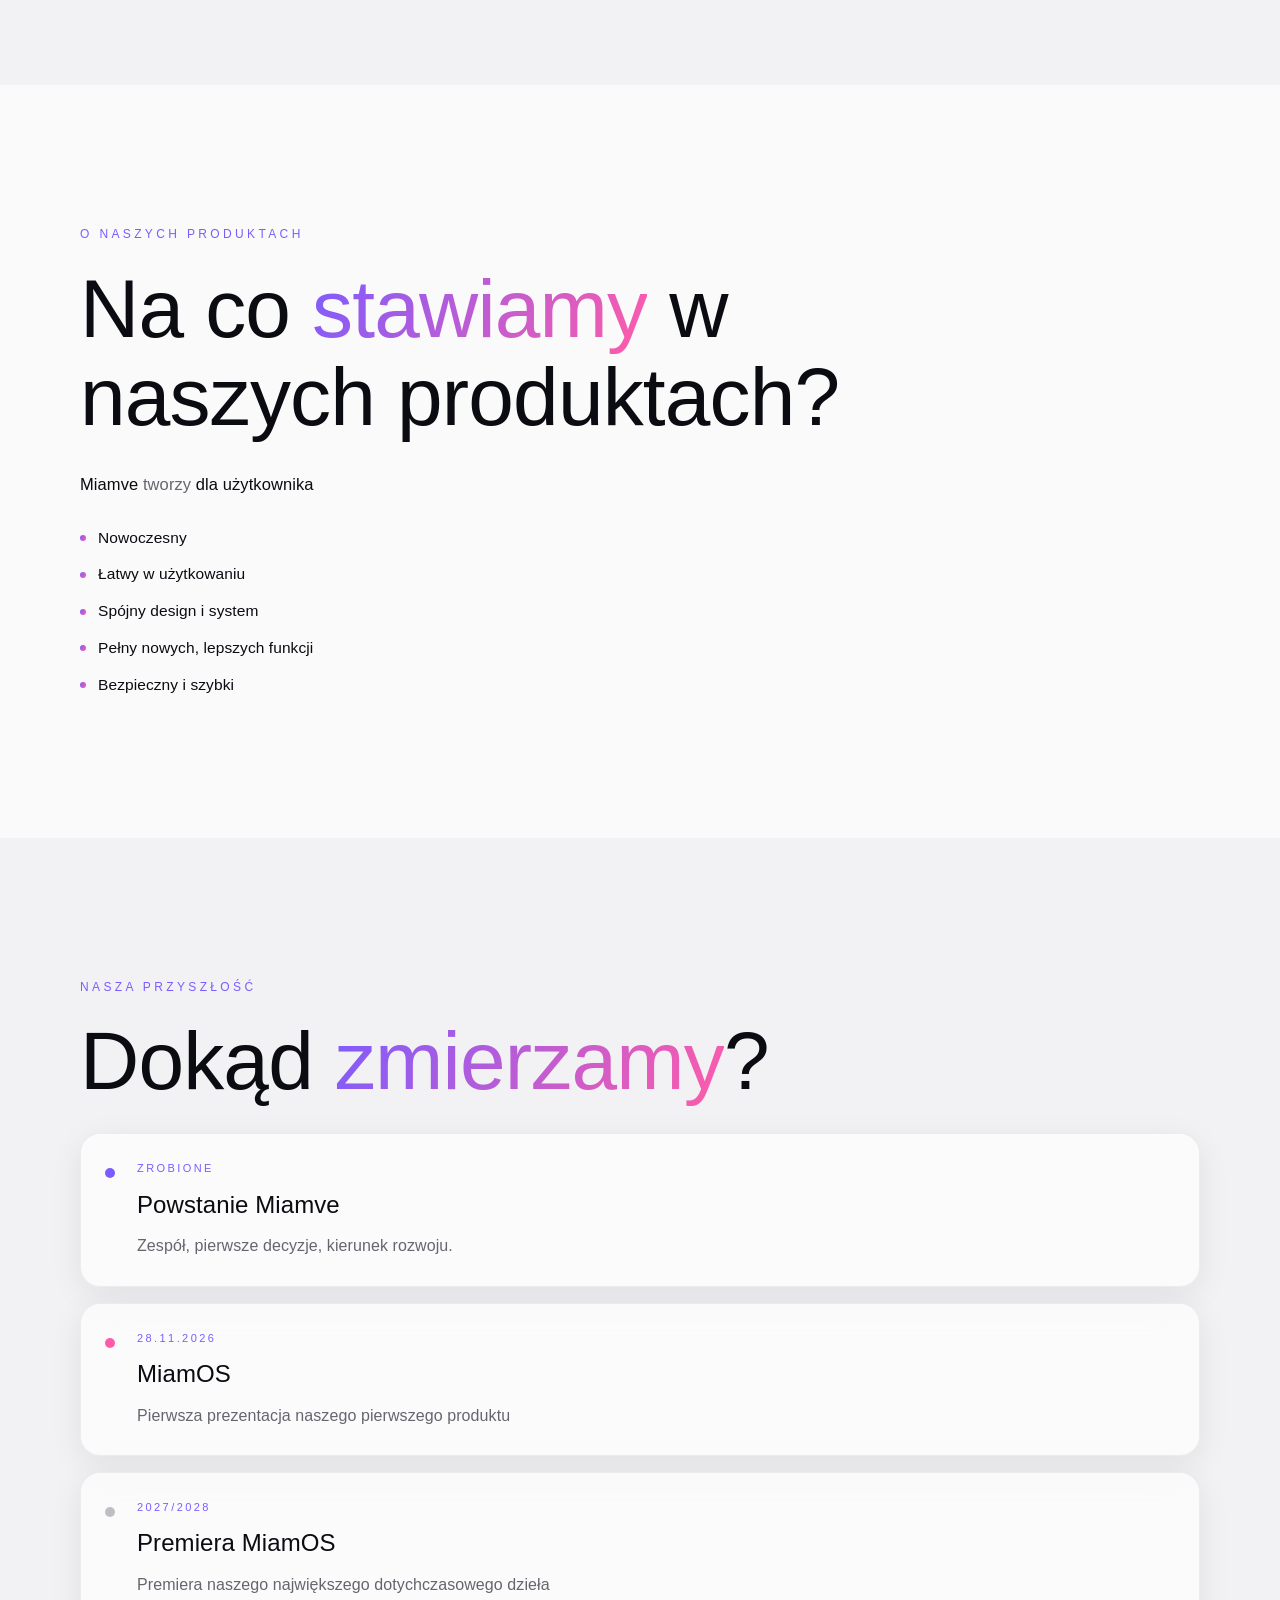
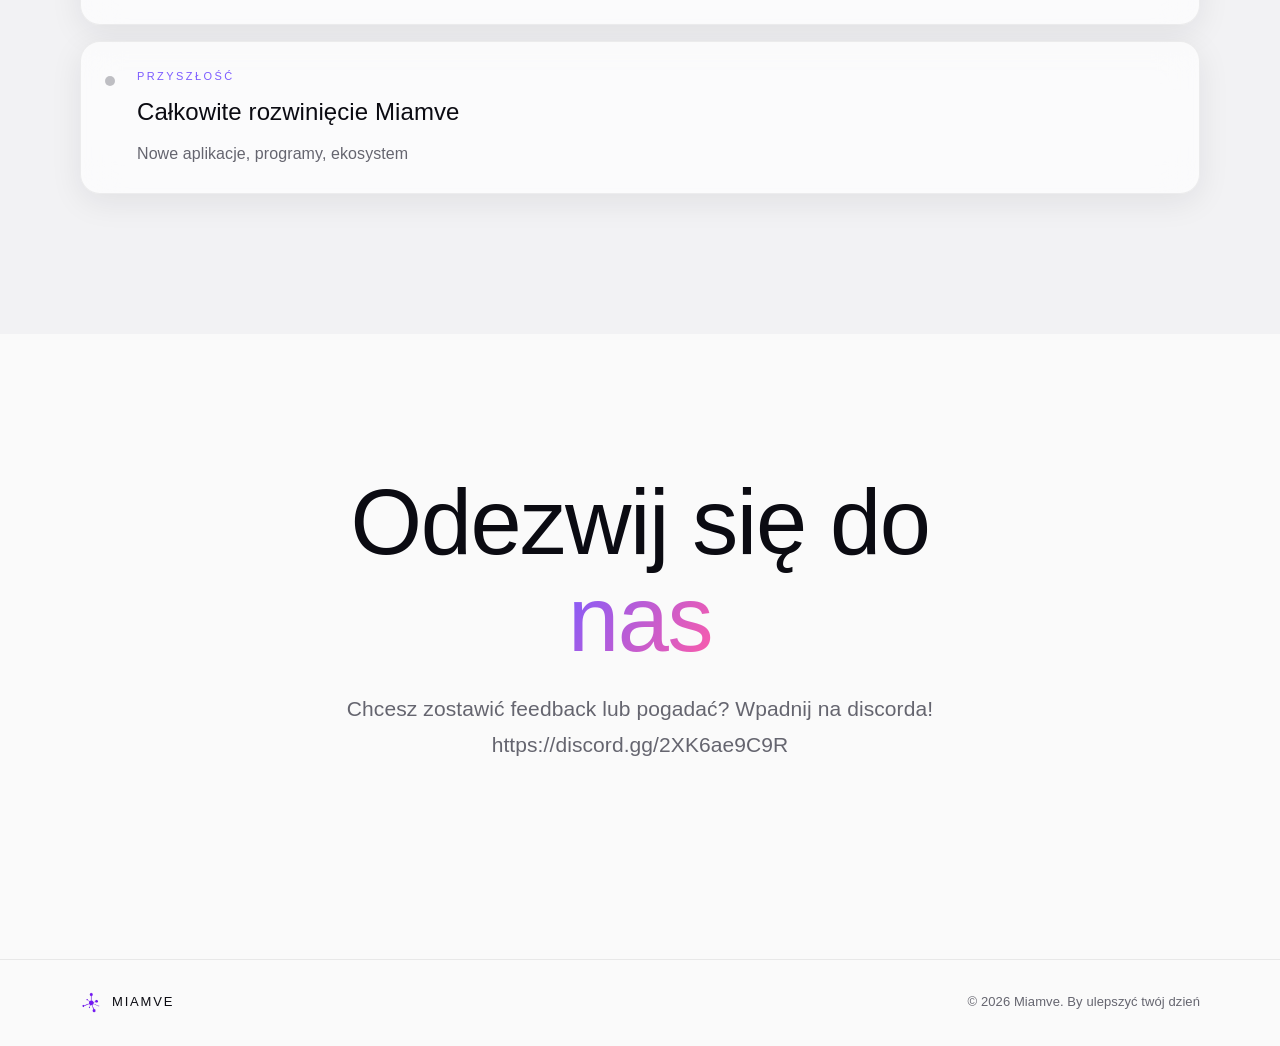
==== commit 55aa3769: "Update print statement from 'Hello' to 'Goodbye'" ====
--- a/index.html
+++ b/index.html
@@ -4,120 +4,291 @@
   <meta charset="UTF-8" />
   <meta name="viewport" content="width=device-width, initial-scale=1.0" />
   <title>Miamve</title>
-  <meta name="description" content="Miamve — niezależna firma technologiczna." />
-  <link rel="icon" type="image/png" href="ikony/miamvelogo2.png" />
   <link rel="preconnect" href="https://fonts.googleapis.com" />
   <link rel="preconnect" href="https://fonts.gstatic.com" crossorigin />
   <link href="https://fonts.googleapis.com/css2?family=Raleway:wght@100;200;300;400;500&display=swap" rel="stylesheet" />
-  <link rel="stylesheet" href="style.css" />
+  <style>
+:root {
+  --tlo: #fafafa; --tlo-alt: #f2f2f4;
+  --karta: rgba(255,255,255,0.65); --obramowanie: rgba(0,0,0,0.06);
+  --tekst: #0b0b12; --szary: #65656f;
+  --fiolet: #7c5cff; --roz: #ff5ca8; --blekit: #5cc8ff;
+  --linia: rgba(0,0,0,0.07); --cien: 0 8px 32px rgba(20,20,40,0.08);
+  --zaokraglenie: 20px; --szerokosc: 1120px; --nav-tlo: rgba(250,250,250,0.75);
+}
+:root[data-theme="dark"] {
+  --tlo: #0a0a0c; --tlo-alt: #101014;
+  --karta: rgba(255,255,255,0.045); --obramowanie: rgba(255,255,255,0.08);
+  --tekst: #f2f2f7; --szary: #8b8b96;
+  --linia: rgba(255,255,255,0.07); --cien: 0 8px 32px rgba(0,0,0,0.4);
+  --nav-tlo: rgba(10,10,12,0.7);
+}
+@media (prefers-color-scheme: dark) {
+  :root:not([data-theme="light"]) {
+    --tlo: #0a0a0c; --tlo-alt: #101014;
+    --karta: rgba(255,255,255,0.045); --obramowanie: rgba(255,255,255,0.08);
+    --tekst: #f2f2f7; --szary: #8b8b96;
+    --linia: rgba(255,255,255,0.07); --cien: 0 8px 32px rgba(0,0,0,0.4);
+    --nav-tlo: rgba(10,10,12,0.7);
+  }
+}
+* { box-sizing: border-box; margin: 0; padding: 0; }
+html { scroll-behavior: smooth; }
+body {
+  background: var(--tlo); color: var(--tekst);
+  font-family: "Raleway", -apple-system, sans-serif;
+  font-size: 17px; font-weight: 200; line-height: 1.6;
+  letter-spacing: 0.005em; -webkit-font-smoothing: antialiased;
+  overflow-x: hidden; transition: background .4s ease, color .4s ease;
+}
+a { color: inherit; text-decoration: none; }
+button { font-family: inherit; }
+.karta {
+  background: var(--karta);
+  backdrop-filter: blur(20px) saturate(160%);
+  -webkit-backdrop-filter: blur(20px) saturate(160%);
+  border: 1px solid var(--obramowanie);
+  box-shadow: var(--cien);
+}
+.nav {
+  position: fixed; top: 0; left: 0; right: 0; z-index: 100;
+  backdrop-filter: blur(20px) saturate(180%);
+  -webkit-backdrop-filter: blur(20px) saturate(180%);
+  background: var(--nav-tlo);
+  border-bottom: 1px solid transparent;
+  transition: border-color .3s ease, background .4s ease;
+}
+.nav.scrolled { border-bottom-color: var(--linia); }
+.nav-inner {
+  max-width: var(--szerokosc); margin: 0 auto; padding: 16px 24px;
+  display: flex; align-items: center; justify-content: space-between; gap: 24px;
+}
+.logo {
+  display: flex; align-items: center; gap: 10px;
+  font-size: 16px; font-weight: 300; letter-spacing: 0.14em; text-transform: uppercase;
+}
+.logo-img { width: 22px; height: 22px; object-fit: contain; display: block; flex-shrink: 0; }
+.nav-links {
+  display: flex; gap: 30px; list-style: none;
+  font-size: 13px; font-weight: 300; letter-spacing: 0.08em; text-transform: uppercase;
+}
+.nav-links a { color: var(--szary); transition: color .2s ease; }
+.nav-links a:hover { color: var(--tekst); }
+.nav-actions { display: flex; align-items: center; gap: 10px; }
+.lang-switcher { display: flex; align-items: center; gap: 4px; }
+.lang-btn {
+  width: 28px; height: 20px; border-radius: 4px;
+  border: 1.5px solid var(--obramowanie);
+  background: none; cursor: pointer; padding: 0;
+  overflow: hidden; display: grid; place-items: center;
+  transition: border-color .2s ease, transform .2s ease;
+  font-size: 16px; line-height: 1;
+}
+.lang-btn:hover { border-color: var(--fiolet); transform: scale(1.08); }
+.lang-btn.active { border-color: var(--fiolet); }
+.theme-toggle {
+  width: 34px; height: 34px; border-radius: 50%;
+  border: 1px solid var(--obramowanie); background: var(--karta); color: var(--tekst);
+  display: grid; place-items: center; cursor: pointer;
+  transition: transform .2s ease, border-color .2s ease;
+}
+.theme-toggle:hover { transform: scale(1.06); border-color: var(--fiolet); }
+.theme-toggle svg { width: 15px; height: 15px; }
+.theme-toggle .ico-moon { display: none; }
+:root[data-theme="dark"] .theme-toggle .ico-sun { display: none; }
+:root[data-theme="dark"] .theme-toggle .ico-moon { display: block; }
+@media (prefers-color-scheme: dark) {
+  :root:not([data-theme="light"]) .theme-toggle .ico-sun { display: none; }
+  :root:not([data-theme="light"]) .theme-toggle .ico-moon { display: block; }
+}
+.nav-cta {
+  padding: 8px 18px; font-size: 12px; font-weight: 300;
+  letter-spacing: 0.14em; text-transform: uppercase; border-radius: 999px;
+  border: 1px solid var(--obramowanie); background: var(--karta);
+  transition: border-color .2s ease;
+}
+.nav-cta:hover { border-color: var(--fiolet); }
+@media (max-width: 860px) { .nav-links { display: none; } }
+.hero { min-height: 100vh; padding: 140px 24px 80px; display: flex; align-items: center; justify-content: center; }
+.hero-inner {
+  max-width: var(--szerokosc); width: 100%; text-align: center;
+  display: flex; flex-direction: column; align-items: center; gap: 26px;
+}
+.badge {
+  display: inline-flex; align-items: center; gap: 10px; padding: 7px 16px;
+  border-radius: 999px; background: var(--karta); border: 1px solid var(--obramowanie);
+  backdrop-filter: blur(12px); font-size: 12px; font-weight: 300;
+  letter-spacing: 0.14em; text-transform: uppercase; color: var(--szary);
+}
+.hero-title {
+  font-size: clamp(52px, 10vw, 120px); font-weight: 100;
+  letter-spacing: -0.015em; line-height: 1.02; max-width: 900px;
+}
+.gradient-text, .glow-text {
+  background: linear-gradient(120deg, var(--fiolet) 0%, var(--roz) 50%, var(--blekit) 100%);
+  background-size: 200% 200%; -webkit-background-clip: text; background-clip: text;
+  color: transparent; animation: shift 8s ease-in-out infinite;
+}
+@keyframes shift { 0%,100%{background-position:0% 50%} 50%{background-position:100% 50%} }
+.hero-sub { font-size: clamp(17px,2vw,21px); color: var(--szary); line-height: 1.7; font-weight: 200; max-width: 620px; }
+.hero-actions { display: flex; gap: 14px; justify-content: center; flex-wrap: wrap; margin-top: 8px; }
+.btn {
+  display: inline-flex; align-items: center; gap: 6px; padding: 12px 28px; border-radius: 999px;
+  font-size: 13px; font-weight: 300; letter-spacing: 0.14em; text-transform: uppercase;
+  cursor: pointer; border: 1px solid transparent;
+  transition: transform .2s ease, box-shadow .2s ease, border-color .2s ease;
+}
+.btn:hover { transform: translateY(-1px); }
+.btn-primary { background: linear-gradient(120deg, var(--fiolet), var(--roz)); color: #fff; box-shadow: 0 10px 40px rgba(124,92,255,0.35); }
+.btn-primary:hover { box-shadow: 0 14px 50px rgba(124,92,255,0.5); }
+.btn-ghost { background: var(--karta); border-color: var(--obramowanie); color: var(--tekst); backdrop-filter: blur(12px); }
+.btn-ghost:hover { border-color: var(--fiolet); }
+.hero-gif-wrap {
+  margin-top: 2.5rem; position: relative; display: inline-block;
+  border-radius: 18px; overflow: hidden;
+  border: 1px solid var(--obramowanie); box-shadow: var(--cien);
+  max-width: 1000px; width: 100%;
+}
+.hero-gif { display: block; width: 100%; height: auto; border-radius: 18px; }
+.hero-gif-label {
+  position: absolute; bottom: 18px; left: 20px;
+  font-size: 13px; font-weight: 300; letter-spacing: 0.18em; text-transform: uppercase;
+  color: #fff; text-shadow: 0 1px 8px rgba(0,0,0,0.6);
+  pointer-events: none; user-select: none;
+}
+.section { padding: 140px 24px; position: relative; }
+.section-alt { background: var(--tlo-alt); }
+.section-inner { max-width: var(--szerokosc); margin: 0 auto; }
+.mala-napis { font-size: 12px; font-weight: 300; letter-spacing: 0.28em; text-transform: uppercase; color: var(--fiolet); margin-bottom: 20px; }
+.section-title { font-size: clamp(40px,7vw,82px); font-weight: 100; letter-spacing: -0.01em; line-height: 1.08; margin-bottom: 28px; max-width: 820px; }
+.section-lead { font-size: clamp(17px,2vw,21px); color: var(--szary); max-width: 640px; line-height: 1.7; font-weight: 200; margin-bottom: 56px; }
+.section-lead.center { margin-left: auto; margin-right: auto; text-align: center; }
+.muted { color: var(--szary); } .small { font-size: 13px; }
+.filary { display: grid; grid-template-columns: repeat(auto-fit, minmax(240px, 1fr)); gap: 20px; }
+.filar { padding: 32px 28px; border-radius: var(--zaokraglenie); transition: transform .35s ease, border-color .35s ease; }
+.filar:hover { transform: translateY(-4px); border-color: var(--fiolet); }
+.filar-ikona { margin-bottom: 20px; color: var(--fiolet); width: 36px; height: 36px; }
+.filar-ikona svg { width: 100%; height: 100%; }
+.filar h3 { font-size: 22px; font-weight: 200; margin-bottom: 10px; }
+.filar p { color: var(--szary); font-size: 15.5px; line-height: 1.7; font-weight: 200; }
+.project { border-radius: var(--zaokraglenie); overflow: hidden; }
+.project-featured { display: grid; grid-template-columns: 1fr 1fr; margin-bottom: 24px; align-items: stretch; }
+.project-featured:last-of-type { margin-bottom: 32px; }
+@media (max-width: 820px) { .project-featured { grid-template-columns: 1fr; } }
+.project-content { padding: 48px 44px; display: flex; flex-direction: column; justify-content: center; gap: 16px; }
+@media (max-width: 820px) { .project-content { padding: 36px 28px; } }
+.project-tag { font-size: 11px; font-weight: 400; letter-spacing: 0.22em; text-transform: uppercase; color: var(--fiolet); }
+.project-title {
+  font-size: clamp(36px,5vw,62px); font-weight: 100; letter-spacing: -0.01em; line-height: 1.05;
+  background: linear-gradient(120deg, var(--fiolet) 0%, var(--roz) 60%, var(--blekit) 100%);
+  background-size: 200% 200%; -webkit-background-clip: text; background-clip: text;
+  color: transparent; animation: shift 8s ease-in-out infinite;
+}
+.project-desc { color: var(--szary); font-size: 16px; line-height: 1.7; font-weight: 200; max-width: 480px; }
+.project-meta { display: flex; gap: 12px; align-items: center; margin-top: 8px; }
+.project-status { font-size: 11px; font-weight: 300; padding: 5px 14px; border-radius: 999px; border: 1px solid var(--obramowanie); color: var(--szary); letter-spacing: 0.14em; text-transform: uppercase; }
+.project-status.active { color: var(--fiolet); border-color: rgba(124,92,255,0.3); background: rgba(124,92,255,0.08); }
+.projects-grid { display: grid; grid-template-columns: repeat(auto-fit, minmax(260px, 1fr)); gap: 20px; }
+.project-card { padding: 32px 28px; border-radius: var(--zaokraglenie); display: flex; flex-direction: column; gap: 10px; transition: transform .35s ease, border-color .35s ease; }
+.project-card:hover { transform: translateY(-4px); border-color: var(--roz); }
+.project-card h3 { font-size: 22px; font-weight: 200; }
+.project-card p { color: var(--szary); font-size: 15px; line-height: 1.7; font-weight: 200; }
+.showcase-stage { margin-top: 24px; }
+.showcase-copy p { color: var(--szary); font-size: 16.5px; line-height: 1.7; font-weight: 200; max-width: 460px; margin-bottom: 28px; }
+.showcase-copy p strong { color: var(--tekst); font-weight: 400; }
+.showcase-list { list-style: none; display: flex; flex-direction: column; gap: 12px; }
+.showcase-list li { display: flex; align-items: center; gap: 12px; font-size: 15.5px; font-weight: 200; }
+.dot-accent { width: 6px; height: 6px; border-radius: 50%; background: linear-gradient(120deg, var(--fiolet), var(--roz)); flex-shrink: 0; }
+.timeline { list-style: none; display: flex; flex-direction: column; gap: 16px; }
+.timeline-item { position: relative; padding: 26px 28px 26px 56px; border-radius: var(--zaokraglenie); transition: transform .35s ease, border-color .35s ease; }
+.timeline-item:hover { transform: translateX(4px); border-color: var(--fiolet); }
+.timeline-dot { position: absolute; left: 24px; top: 34px; width: 10px; height: 10px; border-radius: 50%; background: var(--szary); opacity: 0.4; }
+.timeline-item.done .timeline-dot { background: var(--fiolet); opacity: 1; }
+.timeline-item.active .timeline-dot { background: var(--roz); opacity: 1; }
+.timeline-tag { font-size: 11px; text-transform: uppercase; letter-spacing: 0.22em; color: var(--fiolet); display: block; margin-bottom: 8px; font-weight: 400; }
+.timeline-item h3 { font-size: 24px; font-weight: 200; margin-bottom: 8px; }
+.timeline-item p { color: var(--szary); font-size: 16px; font-weight: 200; line-height: 1.7; }
+.section-cta { text-align: center; }
+.section-cta .section-inner { max-width: 680px; }
+.cta-title { font-size: clamp(42px,7.5vw,92px); font-weight: 100; letter-spacing: -0.015em; line-height: 1.05; margin-bottom: 24px; }
+.footer { border-top: 1px solid var(--linia); padding: 32px 24px; }
+.footer-inner { max-width: var(--szerokosc); margin: 0 auto; display: flex; justify-content: space-between; align-items: center; flex-wrap: wrap; gap: 12px; }
+.footer .logo { font-size: 13px; font-weight: 300; letter-spacing: 0.14em; }
+.anim { opacity: 0; transform: translateY(24px); transition: opacity 1s ease, transform 1s ease; }
+.anim.in { opacity: 1; transform: translateY(0); }
+  </style>
 </head>
 <body>
 
   <nav class="nav" id="nav">
     <div class="nav-inner">
       <a href="#top" class="logo">
-        <img src="ikony/miamvelogo2.png" alt="Miamve" class="logo-mark" />
+        <img src="ikony/miamvelogo2.png" alt="Miamve" class="logo-img" onerror="this.style.display='none'" />
         Miamve
       </a>
       <ul class="nav-links">
-        <li><a href="#about">O nas</a></li>
-        <li><a href="#projects">???</a></li>
-        <li><a href="#showcase">mOS</a></li>
-        <li><a href="#roadmap">Przyszłość</a></li>
-        <li><a href="#contact">Kontakt</a></li>
+        <li><a href="#about" data-i18n="nav-about">O nas</a></li>
+        <li><a href="#projects">MiamOS</a></li>
+        <li><a href="#showcase">Office Pack</a></li>
+        <li><a href="#roadmap" data-i18n="nav-future">Przyszłość</a></li>
+        <li><a href="#contact" data-i18n="nav-contact">Kontakt</a></li>
       </ul>
       <div class="nav-actions">
+        <div class="lang-switcher">
+          <button class="lang-btn active" id="btn-pl" onclick="setLang('pl')" title="Polski">🇵🇱</button>
+          <button class="lang-btn" id="btn-en" onclick="setLang('en')" title="English">🇬🇧</button>
+        </div>
         <button class="theme-toggle" id="themeToggle" aria-label="Zmień motyw">
-          <svg class="ico-sun" viewBox="0 0 24 24" fill="none" stroke="currentColor" stroke-width="2" stroke-linecap="round">
-            <circle cx="12" cy="12" r="4"/>
-            <path d="M12 2v2M12 20v2M4.93 4.93l1.41 1.41M17.66 17.66l1.41 1.41M2 12h2M20 12h2M4.93 19.07l1.41-1.41M17.66 6.34l1.41-1.41"/>
-          </svg>
-          <svg class="ico-moon" viewBox="0 0 24 24" fill="none" stroke="currentColor" stroke-width="2" stroke-linecap="round" stroke-linejoin="round">
-            <path d="M21 12.79A9 9 0 1 1 11.21 3 7 7 0 0 0 21 12.79z"/>
-          </svg>
+          <svg class="ico-sun" viewBox="0 0 24 24" fill="none" stroke="currentColor" stroke-width="2" stroke-linecap="round"><circle cx="12" cy="12" r="4"/><path d="M12 2v2M12 20v2M4.93 4.93l1.41 1.41M17.66 17.66l1.41 1.41M2 12h2M20 12h2M4.93 19.07l1.41-1.41M17.66 6.34l1.41-1.41"/></svg>
+          <svg class="ico-moon" viewBox="0 0 24 24" fill="none" stroke="currentColor" stroke-width="2" stroke-linecap="round" stroke-linejoin="round"><path d="M21 12.79A9 9 0 1 1 11.21 3 7 7 0 0 0 21 12.79z"/></svg>
         </button>
-        <a href="#contact" class="nav-cta">Kontakt</a>
+        <a href="#contact" class="nav-cta" data-i18n="nav-contact">Kontakt</a>
       </div>
     </div>
   </nav>
 
   <section class="hero" id="top">
     <div class="hero-inner">
-      <div class="badge anim">
-        <span class="badge-dot"></span>
-        ??? 28.11
+      <div class="badge anim">MiamOS 28.11</div>
+      <h1 class="hero-title anim">
+        <span data-i18n="hero-title-1">By ulepszyć</span><br />
+        <span class="glow-text" data-i18n="hero-title-2">twój</span>
+        <span data-i18n="hero-title-3"> dzień</span>
+      </h1>
+      <p class="hero-sub anim" data-i18n="hero-sub">Tworzymy produkty by zwiększyć twoją przyjemność z pracy oraz rozrywki.</p>
+      <div class="hero-actions anim">
+        <a href="#projects" class="btn btn-primary" data-i18n="hero-btn1">Zobacz projekty</a>
+        <a href="#about" class="btn btn-ghost" data-i18n="hero-btn2">Poznaj nas</a>
       </div>
-      <h1 class="hero-title anim">
-        By ulepszyć<br />
-        <span class="glow-text">twój</span> dzień
-      </h1>
-      <p class="hero-sub anim">
-        Tworzymy produkty by zwiększyć twoją przyjemność z pracy oraz rozrywki.
-      </p>
-      <div class="hero-actions anim">
-        <a href="#projects" class="btn btn-primary">Zobacz projekty</a>
-        <a href="#about" class="btn btn-ghost">Poznaj nas</a>
+      <div class="hero-gif-wrap anim">
+        <img src="https://media.discordapp.net/attachments/1341416625035018272/1576216663634739230/Presents.gif?ex=6b0c1da9&is=6b0acc29&hm=c669d8b95eaa3225db4e6a72beafd67df6af68467269a0e92641be362dbbd46b" alt="MiamOS preview" class="hero-gif" />
+        <span class="hero-gif-label">MiamOS</span>
       </div>
-
-      <div class="hero-mop anim">
-        <p class="hero-mop-label">Już niedługo</p>
-        <p class="hero-mop-label">Miam Office Pack v1.0 beta</p>
-
-        <div class="hero-mop-grid">
-
-          <a href="#mop" class="hero-app">
-            <img src="ikony/icon_01.png" alt="mLeaf" class="hero-app-icon" />
-            <span class="hero-app-name">mLeaf</span>
-            <span class="hero-app-desc">Pomoże ci stworzyć lub edytować twoje dokumenty</span>
-          </a>
-
-          <a href="#mop" class="hero-app">
-            <img src="ikony/icon_11.png" alt="mTail" class="hero-app-icon" />
-            <span class="hero-app-name">mTail</span>
-            <span class="hero-app-desc">Stworzysz w nim tabelki i arkusze kalkulacyjne</span>
-          </a>
-
-          <a href="#mop" class="hero-app">
-            <img src="ikony/icon_12.png" alt="mDeck" class="hero-app-icon" />
-            <span class="hero-app-name">mDeck</span>
-            <span class="hero-app-desc">Stworzysz z jego pomocą wspaniałe prezentacje oraz slajdy</span>
-          </a>
-
-        </div>
-      </div>
     </div>
   </section>
-    <section class="section" id="about">
+
+  <section class="section" id="about">
     <div class="section-inner">
-      <p class="mala-napis anim">O nas</p>
+      <p class="mala-napis anim" data-i18n="about-label">O nas</p>
       <h2 class="section-title anim">
-        Czym się zajmujemy i co <span class="gradient-text">tworzymy?</span>
+        <span data-i18n="about-title">Czym się zajmujemy i co </span><span class="gradient-text" data-i18n="about-title-hl">tworzymy?</span>
       </h2>
-      <p class="section-lead anim">
-        Miamve to grupa tworząca zaawansowane systemy operacyjne, aplikacje oraz ekosystemy dla naszych klientów.
-      </p>
-
+      <p class="section-lead anim" data-i18n="about-lead">Miamve to grupa tworząca zaawansowane systemy operacyjne, aplikacje oraz ekosystemy dla naszych klientów.</p>
       <div class="filary">
         <div class="filar karta anim">
-          <div class="filar-ikona">
-            <svg xmlns="http://www.w3.org/2000/svg" height="24" viewBox="0 -960 960 960" width="24" fill="currentColor"><path d="M183.5-183.5Q160-207 160-240t23.5-56.5Q207-320 240-320t56.5 23.5Q320-273 320-240t-23.5 56.5Q273-160 240-160t-56.5-23.5Zm0-240Q160-447 160-480t23.5-56.5Q207-560 240-560t56.5 23.5Q320-513 320-480t-23.5 56.5Q273-400 240-400t-56.5-23.5Zm0-240Q160-687 160-720t23.5-56.5Q207-800 240-800t56.5 23.5Q320-753 320-720t-23.5 56.5Q273-640 240-640t-56.5-23.5Zm240 0Q400-687 400-720t23.5-56.5Q447-800 480-800t56.5 23.5Q560-753 560-720t-23.5 56.5Q513-640 480-640t-56.5-23.5Zm240 0Q640-687 640-720t23.5-56.5Q687-800 720-800t56.5 23.5Q800-753 800-720t-23.5 56.5Q753-640 720-640t-56.5-23.5Zm-240 240Q400-447 400-480t23.5-56.5Q447-560 480-560t56.5 23.5Q560-513 560-480t-23.5 56.5Q513-400 480-400t-56.5-23.5ZM520-160v-123l221-220q9-9 20-13t22-4q12 0 23 4.5t20 13.5l37 37q8 9 12.5 20t4.5 22q0 11-4 22.5T863-380L643-160H520Zm300-263-37-37 37 37ZM580-220h38l121-122-18-19-19-18-122 121v38Zm141-141-19-18 37 37-18-19Z"/></svg>
-          </div>
-          <h3>Projektujemy</h3>
-          <p>Interfejsy, systemy i doświadczenia z dbałością o każdy detal.</p>
+          <div class="filar-ikona"><svg xmlns="http://www.w3.org/2000/svg" height="24" viewBox="0 -960 960 960" width="24" fill="currentColor"><path d="M183.5-183.5Q160-207 160-240t23.5-56.5Q207-320 240-320t56.5 23.5Q320-273 320-240t-23.5 56.5Q273-160 240-160t-56.5-23.5Zm0-240Q160-447 160-480t23.5-56.5Q207-560 240-560t56.5 23.5Q320-513 320-480t-23.5 56.5Q273-400 240-400t-56.5-23.5Zm0-240Q160-687 160-720t23.5-56.5Q207-800 240-800t56.5 23.5Q320-753 320-720t-23.5 56.5Q273-640 240-640t-56.5-23.5Zm240 0Q400-687 400-720t23.5-56.5Q447-800 480-800t56.5 23.5Q560-753 560-720t-23.5 56.5Q513-640 480-640t-56.5-23.5Zm240 0Q640-687 640-720t23.5-56.5Q687-800 720-800t56.5 23.5Q800-753 800-720t-23.5 56.5Q753-640 720-640t-56.5-23.5Zm-240 240Q400-447 400-480t23.5-56.5Q447-560 480-560t56.5 23.5Q560-513 560-480t-23.5 56.5Q513-400 480-400t-56.5-23.5ZM520-160v-123l221-220q9-9 20-13t22-4q12 0 23 4.5t20 13.5l37 37q8 9 12.5 20t4.5 22q0 11-4 22.5T863-380L643-160H520Zm300-263-37-37 37 37ZM580-220h38l121-122-18-19-19-18-122 121v38Zm141-141-19-18 37 37-18-19Z"/></svg></div>
+          <h3 data-i18n="filar1-h">Projektujemy</h3>
+          <p data-i18n="filar1-p">Interfejsy, systemy i doświadczenia z dbałością o każdy detal.</p>
         </div>
         <div class="filar karta anim">
-          <div class="filar-ikona">
-            <svg xmlns="http://www.w3.org/2000/svg" height="24" viewBox="0 -960 960 960" width="24" fill="currentColor"><path d="m384-336 56-57-87-87 87-87-56-57-144 144 144 144Zm192 0 144-144-144-144-56 57 87 87-87 87 56 57ZM200-120q-33 0-56.5-23.5T120-200v-560q0-33 23.5-56.5T200-840h560q33 0 56.5 23.5T840-760v560q0 33-23.5 56.5T760-120H200Zm0-80h560v-560H200v560Zm0-560v560-560Z"/></svg>
-          </div>
-          <h3>Budujemy</h3>
-          <p>Tworzymy to co zaprojektowaliśmy z dbałością o każdy szczegół.</p>
+          <div class="filar-ikona"><svg xmlns="http://www.w3.org/2000/svg" height="24" viewBox="0 -960 960 960" width="24" fill="currentColor"><path d="m384-336 56-57-87-87 87-87-56-57-144 144 144 144Zm192 0 144-144-144-144-56 57 87 87-87 87 56 57ZM200-120q-33 0-56.5-23.5T120-200v-560q0-33 23.5-56.5T200-840h560q33 0 56.5 23.5T840-760v560q0 33-23.5 56.5T760-120H200Zm0-80h560v-560H200v560Zm0-560v560-560Z"/></svg></div>
+          <h3 data-i18n="filar2-h">Budujemy</h3>
+          <p data-i18n="filar2-p">Tworzymy to co zaprojektowaliśmy z dbałością o każdy szczegół.</p>
         </div>
         <div class="filar karta anim">
-          <div class="filar-ikona">
-            <svg xmlns="http://www.w3.org/2000/svg" height="24" viewBox="0 -960 960 960" width="24" fill="currentColor"><path d="m680-80-12-60q-12-5-22.5-10.5T624-164l-58 18-40-68 46-40q-2-12-2-26t2-26l-46-40 40-68 58 18q11-8 21.5-13.5T668-420l12-60h80l12 60q12 5 22.5 10.5T816-396l58-18 40 68-46 40q2 12 2 26t-2 26l46 40-40 68-58-18q-11 8-21.5 13.5T772-140l-12 60h-80Zm96.5-143.5Q800-247 800-280t-23.5-56.5Q753-360 720-360t-56.5 23.5Q640-313 640-280t23.5 56.5Q687-200 720-200t56.5-23.5ZM160-240v-480 172-12 320Zm0 80q-33 0-56.5-23.5T80-240v-480q0-33 23.5-56.5T160-800h240l80 80h320q33 0 56.5 23.5T880-640v131q-18-13-38-22.5T800-548v-92H447l-80-80H160v480h283q3 21 9.5 41t15.5 39H160Z"/></svg>
-          </div>
-          <h3>Rozwijamy</h3>
-          <p>Rozwijamy nasze produkty, tak by zawsze były jak najlepsze.</p>
+          <div class="filar-ikona"><svg xmlns="http://www.w3.org/2000/svg" height="24" viewBox="0 -960 960 960" width="24" fill="currentColor"><path d="m680-80-12-60q-12-5-22.5-10.5T624-164l-58 18-40-68 46-40q-2-12-2-26t2-26l-46-40 40-68 58 18q11-8 21.5-13.5T668-420l12-60h80l12 60q12 5 22.5 10.5T816-396l58-18 40 68-46 40q2 12 2 26t-2 26l46 40-40 68-58-18q-11 8-21.5 13.5T772-140l-12 60h-80Zm96.5-143.5Q800-247 800-280t-23.5-56.5Q753-360 720-360t-56.5 23.5Q640-313 640-280t23.5 56.5Q687-200 720-200t56.5-23.5ZM160-240v-480 172-12 320Zm0 80q-33 0-56.5-23.5T80-240v-480q0-33 23.5-56.5T160-800h240l80 80h320q33 0 56.5 23.5T880-640v131q-18-13-38-22.5T800-548v-92H447l-80-80H160v480h283q3 21 9.5 41t15.5 39H160Z"/></svg></div>
+          <h3 data-i18n="filar3-h">Rozwijamy</h3>
+          <p data-i18n="filar3-p">Rozwijamy nasze produkty, tak by zawsze były jak najlepsze.</p>
         </div>
       </div>
     </div>
@@ -125,58 +296,43 @@
 
   <section class="section section-alt" id="projects">
     <div class="section-inner">
-      <p class="mala-napis anim">Projekty</p>
-      <h2 class="section-title anim">
-        To, nad czym <span class="gradient-text">pracujemy</span>
-      </h2>
-      <p class="section-lead anim">
-        Prosty. Szybki. Bezpieczny.
-      </p>
+      <p class="mala-napis anim" data-i18n="proj-label">Projekty</p>
+      <h2 class="section-title anim"><span data-i18n="proj-title">To, nad czym </span><span class="gradient-text" data-i18n="proj-title-hl">pracujemy</span></h2>
+      <p class="section-lead anim" data-i18n="proj-lead">Prosty. Szybki. Bezpieczny.</p>
 
       <article class="project project-featured karta anim">
         <div class="project-content">
           <span class="project-tag">28.11</span>
-          <h3 class="project-title">???</h3>
-          <p class="project-desc">
-            Pierwszy i najbardziej zaawansowany produkt Miamve
-          </p>
-          <div class="project-meta">
-            <span class="project-status active">Alpha Ready</span>
-          </div>
+          <h3 class="project-title">MiamOS</h3>
+          <p class="project-desc" data-i18n="proj1-desc">Pierwszy i najbardziej zaawansowany produkt Miamve</p>
+          <div class="project-meta"><span class="project-status active">Alpha Ready</span></div>
         </div>
       </article>
 
       <article class="project project-featured karta anim">
         <div class="project-content">
-          <span class="project-tag">System na telefon</span>
-          <h3 class="project-title">mOS</h3>
-          <p class="project-desc">
-            Mobilny system operacyjny zaprojektowany z myślą o szybkości oraz wygodnym użytku.
-          </p>
-          <div class="project-meta">
-            <span class="project-status active">W trakcie prac</span>
-          </div>
+          <span class="project-tag" data-i18n="proj2-tag">Nasz pakiet biurowy</span>
+          <h3 class="project-title">Miam Office Pack</h3>
+          <p class="project-desc" data-i18n="proj2-desc">Pakiet biurowy zaprojektowany z dbałością o funkcje i jakość.</p>
+          <div class="project-meta"><span class="project-status active" data-i18n="proj2-status">W trakcie prac</span></div>
         </div>
       </article>
 
       <div class="projects-grid">
         <article class="project-card karta anim">
-          <span class="project-tag">Już wkrótce</span>
+          <span class="project-tag" data-i18n="soon">Już wkrótce</span>
           <h3>Miam Office Pack</h3>
-          <p>Wersja pierwsza naszego office packa
-            (Informacje na samej górze)
-          </p>
-          
+          <p data-i18n="mop-desc">Wersja pierwsza naszego office packa</p>
         </article>
         <article class="project-card karta anim">
-          <span class="project-tag">Wkrótce</span>
-          <h3>Mautari</h3>
-          <p>Przeglądarka internetowa stawiająca na prywatność i wygodę</p>
+          <span class="project-tag" data-i18n="soon2">Wkrótce</span>
+          <h3>Pomeris</h3>
+          <p data-i18n="mautari-desc">Lokalny asystent AI pomagający w zarządzaniu twoim komputerem.</p>
         </article>
         <article class="project-card karta anim">
-          <span class="project-tag">Wkrótce</span>
+          <span class="project-tag" data-i18n="soon2">Wkrótce</span>
           <h3>mCloud</h3>
-          <p>Chmura służąca do przechowywania plików</p>
+          <p data-i18n="mcloud-desc">Chmura służąca do przechowywania plików</p>
         </article>
       </div>
     </div>
@@ -184,23 +340,17 @@
 
   <section class="section" id="showcase">
     <div class="section-inner">
-      <p class="mala-napis anim">O naszych produktach</p>
-      <h2 class="section-title anim">
-        Na co <span class="gradient-text">stawiamy</span> w naszych produktach?
-      </h2>
-      
+      <p class="mala-napis anim" data-i18n="show-label">O naszych produktach</p>
+      <h2 class="section-title anim"><span data-i18n="show-title">Na co </span><span class="gradient-text" data-i18n="show-title-hl">stawiamy</span><span data-i18n="show-title-2"> w naszych produktach?</span></h2>
       <div class="showcase-stage anim">
         <div class="showcase-copy">
-          <h3></h3>
-          <p>
-            <strong>Miamve</strong> tworzy <strong>dla użytkownika</strong>
-          </p>
+          <p><strong>Miamve</strong> <span data-i18n="show-desc">tworzy </span><strong data-i18n="show-desc2">dla użytkownika</strong></p>
           <ul class="showcase-list">
-            <li><span class="dot-accent"></span> Nowoczesny</li>
-            <li><span class="dot-accent"></span> Łatwy w użytkowaniu</li>
-            <li><span class="dot-accent"></span> Spójny design i system</li>
-            <li><span class="dot-accent"></span> Pełny nowych, lepszych funkcji</li>
-            <li><span class="dot-accent"></span> Bezpieczny i szybki</li>
+            <li><span class="dot-accent"></span> <span data-i18n="feat1">Nowoczesny</span></li>
+            <li><span class="dot-accent"></span> <span data-i18n="feat2">Łatwy w użytkowaniu</span></li>
+            <li><span class="dot-accent"></span> <span data-i18n="feat3">Spójny design i system</span></li>
+            <li><span class="dot-accent"></span> <span data-i18n="feat4">Pełny nowych, lepszych funkcji</span></li>
+            <li><span class="dot-accent"></span> <span data-i18n="feat5">Bezpieczny i szybki</span></li>
           </ul>
         </div>
       </div>
@@ -209,42 +359,39 @@
 
   <section class="section section-alt" id="roadmap">
     <div class="section-inner">
-      <p class="mala-napis anim">Nasza przyszłość</p>
-      <h2 class="section-title anim">
-        Dokąd <span class="gradient-text">zmierzamy</span>?
-      </h2>
-
+      <p class="mala-napis anim" data-i18n="road-label">Nasza przyszłość</p>
+      <h2 class="section-title anim"><span data-i18n="road-title">Dokąd </span><span class="gradient-text" data-i18n="road-title-hl">zmierzamy</span><span data-i18n="road-title-2">?</span></h2>
       <ol class="timeline">
         <li class="timeline-item karta anim done">
           <span class="timeline-dot"></span>
           <div>
-            <span class="timeline-tag">Zrobione</span>
-            <h3>Powstanie Miamve</h3>
-            <p>Zespół, pierwsze decyzje, kierunek rozwoju.</p>
+            <span class="timeline-tag" data-i18n="tl1-tag">Zrobione</span>
+            <h3 data-i18n="tl1-h">Powstanie Miamve</h3>
+            <p data-i18n="tl1-p">Zespół, pierwsze decyzje, kierunek rozwoju.</p>
           </div>
         </li>
         <li class="timeline-item karta anim active">
           <span class="timeline-dot"></span>
           <div>
             <span class="timeline-tag">28.11.2026</span>
-            <h3>???</h3>
-            <p>Pierwsza prezentacja naszego pierwszego produktu</p>
+            <h3>MiamOS</h3>
+            <p data-i18n="tl2-p">Pierwsza prezentacja naszego pierwszego produktu</p>
           </div>
         </li>
         <li class="timeline-item karta anim">
           <span class="timeline-dot"></span>
           <div>
             <span class="timeline-tag">2027/2028</span>
-            <h3>Premiera ???</h3>
-            <p>Premiera naszego największego dotychczasowego dzieła</p>
+            <h3 data-i18n="tl3-h">Premiera MiamOS</h3>
+            <p data-i18n="tl3-p">Premiera naszego największego dotychczasowego dzieła</p>
           </div>
         </li>
         <li class="timeline-item karta anim">
           <span class="timeline-dot"></span>
           <div>
-            <span class="timeline-tag">Przyszłość</span>
-            <h3>Całkowite rozwinięcie Miamve</h3>
-            <p>Nowe aplikacje, programy, ekosystem</p>
+            <span class="timeline-tag" data-i18n="tl4-tag">Przyszłość</span>
+            <h3 data-i18n="tl4-h">Całkowite rozwinięcie Miamve</h3>
+            <p data-i18n="tl4-p">Nowe aplikacje, programy, ekosystem</p>
           </div>
         </li>
       </ol>
@@ -253,24 +400,123 @@
 
   <section class="section section-cta" id="contact">
     <div class="section-inner anim">
-      <h2 class="cta-title">
-        Odezwij się do <span class="gradient-text">nas</span>
-      </h2>
-      <p class="section-lead center">
-        Chcesz zostawić feedback lub pogadać? Wpadnij na discorda!
-        https://discord.gg/2XK6ae9C9R
-      </p>
+      <h2 class="cta-title"><span data-i18n="cta-title">Odezwij się do </span><span class="gradient-text" data-i18n="cta-hl">nas</span></h2>
+      <p class="section-lead center" data-i18n="cta-desc">Chcesz zostawić feedback lub pogadać? Wpadnij na discorda!<br>https://discord.gg/2XK6ae9C9R</p>
+    </div>
+  </section>
 
   <footer class="footer">
     <div class="footer-inner">
       <span class="logo">
-        <img src="ikony/miamvelogo2.png" alt="Miamve" class="logo-mark" />
+        <img src="ikony/miamvelogo2.png" alt="Miamve" class="logo-img" onerror="this.style.display='none'" />
         Miamve
       </span>
-      <p class="muted small">© <span id="year"></span> Miamve. By ulepszyć twój dzień</p>
+      <p class="muted small">© <span id="year"></span> Miamve. <span data-i18n="footer-tagline">By ulepszyć twój dzień</span></p>
     </div>
   </footer>
 
-  <script src="app.js"></script>
+  <script>
+    const i18n = {
+      pl: {
+        "nav-about": "O nas", "nav-future": "Przyszłość", "nav-contact": "Kontakt",
+        "hero-title-1": "By ulepszyć", "hero-title-2": "twój", "hero-title-3": " dzień",
+        "hero-sub": "Tworzymy produkty by zwiększyć twoją przyjemność z pracy oraz rozrywki.",
+        "hero-btn1": "Zobacz projekty", "hero-btn2": "Poznaj nas",
+        "about-label": "O nas", "about-title": "Czym się zajmujemy i co ", "about-title-hl": "tworzymy?",
+        "about-lead": "Miamve to grupa tworząca zaawansowane systemy operacyjne, aplikacje oraz ekosystemy dla naszych klientów.",
+        "filar1-h": "Projektujemy", "filar1-p": "Interfejsy, systemy i doświadczenia z dbałością o każdy detal.",
+        "filar2-h": "Budujemy", "filar2-p": "Tworzymy to co zaprojektowaliśmy z dbałością o każdy szczegół.",
+        "filar3-h": "Rozwijamy", "filar3-p": "Rozwijamy nasze produkty, tak by zawsze były jak najlepsze.",
+        "proj-label": "Projekty", "proj-title": "To, nad czym ", "proj-title-hl": "pracujemy",
+        "proj-lead": "Prosty. Szybki. Bezpieczny.",
+        "proj1-desc": "Pierwszy i najbardziej zaawansowany produkt Miamve",
+        "proj2-tag": "Nasz pakiet biurowy", "proj2-desc": "Pakiet biurowy zaprojektowany z dbałością o funkcje i jakość.", "proj2-status": "W trakcie prac",
+        "soon": "Już wkrótce", "soon2": "Wkrótce",
+        "mop-desc": "Wersja pierwsza naszego office packa",
+        "mautari-desc": "Lokalny asystent AI pomagający w zarządzaniu twoim komputerem.",
+        "mcloud-desc": "Chmura służąca do przechowywania plików",
+        "show-label": "O naszych produktach", "show-title": "Na co ", "show-title-hl": "stawiamy", "show-title-2": " w naszych produktach?",
+        "show-desc": "tworzy ", "show-desc2": "dla użytkownika",
+        "feat1": "Nowoczesny", "feat2": "Łatwy w użytkowaniu", "feat3": "Spójny design i system",
+        "feat4": "Pełny nowych, lepszych funkcji", "feat5": "Bezpieczny i szybki",
+        "road-label": "Nasza przyszłość", "road-title": "Dokąd ", "road-title-hl": "zmierzamy", "road-title-2": "?",
+        "tl1-tag": "Zrobione", "tl1-h": "Powstanie Miamve", "tl1-p": "Zespół, pierwsze decyzje, kierunek rozwoju.",
+        "tl2-p": "Pierwsza prezentacja naszego pierwszego produktu",
+        "tl3-h": "Premiera MiamOS", "tl3-p": "Premiera naszego największego dotychczasowego dzieła",
+        "tl4-tag": "Przyszłość", "tl4-h": "Całkowite rozwinięcie Miamve", "tl4-p": "Nowe aplikacje, programy, ekosystem",
+        "cta-title": "Odezwij się do ", "cta-hl": "nas",
+        "cta-desc": "Chcesz zostawić feedback lub pogadać? Wpadnij na discorda!<br>https://discord.gg/2XK6ae9C9R",
+        "footer-tagline": "By ulepszyć twój dzień"
+      },
+      en: {
+        "nav-about": "About", "nav-future": "Future", "nav-contact": "Contact",
+        "hero-title-1": "Built to improve", "hero-title-2": "your", "hero-title-3": " day",
+        "hero-sub": "We create products to enhance your enjoyment of work and entertainment.",
+        "hero-btn1": "See projects", "hero-btn2": "Learn about us",
+        "about-label": "About us", "about-title": "What do we do and what do we ", "about-title-hl": "create?",
+        "about-lead": "Miamve is a team building advanced operating systems, applications and ecosystems for our users.",
+        "filar1-h": "We design", "filar1-p": "Interfaces, systems and experiences with attention to every detail.",
+        "filar2-h": "We build", "filar2-p": "We create what we designed with care for every single detail.",
+        "filar3-h": "We develop", "filar3-p": "We keep improving our products so they are always at their best.",
+        "proj-label": "Projects", "proj-title": "What we are ", "proj-title-hl": "working on",
+        "proj-lead": "Simple. Fast. Secure.",
+        "proj1-desc": "The first and most advanced product by Miamve",
+        "proj2-tag": "Our office suite", "proj2-desc": "An office suite designed with care for features and quality.", "proj2-status": "In development",
+        "soon": "Coming soon", "soon2": "Soon",
+        "mop-desc": "Version one of our office suite",
+        "mautari-desc": "A local AI assistant helping you manage your computer.",
+        "mcloud-desc": "Cloud storage for your files",
+        "show-label": "Our products", "show-title": "What do we ", "show-title-hl": "focus on", "show-title-2": " in our products?",
+        "show-desc": "builds ", "show-desc2": "for the user",
+        "feat1": "Modern", "feat2": "Easy to use", "feat3": "Consistent design and system",
+        "feat4": "Full of new and better features", "feat5": "Secure and fast",
+        "road-label": "Our future", "road-title": "Where are we ", "road-title-hl": "heading", "road-title-2": "?",
+        "tl1-tag": "Done", "tl1-h": "Miamve founded", "tl1-p": "Team assembled, first decisions made, direction set.",
+        "tl2-p": "First presentation of our first product",
+        "tl3-h": "MiamOS launch", "tl3-p": "Launch of our biggest project to date",
+        "tl4-tag": "Future", "tl4-h": "Full Miamve expansion", "tl4-p": "New apps, software, ecosystem",
+        "cta-title": "Get in touch with ", "cta-hl": "us",
+        "cta-desc": "Want to leave feedback or just chat? Join our Discord!<br>https://discord.gg/2XK6ae9C9R",
+        "footer-tagline": "Built to improve your day"
+      }
+    };
+
+    let currentLang = localStorage.getItem("miamve-lang") || "pl";
+
+    function setLang(lang) {
+      currentLang = lang;
+      localStorage.setItem("miamve-lang", lang);
+      document.documentElement.lang = lang;
+      document.querySelectorAll("[data-i18n]").forEach(el => {
+        const key = el.getAttribute("data-i18n");
+        if (i18n[lang][key] !== undefined) el.innerHTML = i18n[lang][key];
+      });
+      document.getElementById("btn-pl").classList.toggle("active", lang === "pl");
+      document.getElementById("btn-en").classList.toggle("active", lang === "en");
+    }
+
+    setLang(currentLang);
+    document.getElementById("year").textContent = new Date().getFullYear();
+
+    const themeBtn = document.getElementById("themeToggle");
+    const root = document.documentElement;
+    const zapisany = localStorage.getItem("miamve-theme");
+    if (zapisany) root.setAttribute("data-theme", zapisany);
+    themeBtn.addEventListener("click", () => {
+      const ciemny = root.getAttribute("data-theme") === "dark" ||
+        (!root.hasAttribute("data-theme") && window.matchMedia("(prefers-color-scheme: dark)").matches);
+      const nastepny = ciemny ? "light" : "dark";
+      root.setAttribute("data-theme", nastepny);
+      localStorage.setItem("miamve-theme", nastepny);
+    });
+
+    const nav = document.getElementById("nav");
+    window.addEventListener("scroll", () => { nav.classList.toggle("scrolled", window.scrollY > 20); }, { passive: true });
+
+    const observer = new IntersectionObserver((entries) => {
+      entries.forEach((e) => { if (e.isIntersecting) { e.target.classList.add("in"); observer.unobserve(e.target); } });
+    }, { threshold: 0.12 });
+    document.querySelectorAll(".anim").forEach((el) => observer.observe(el));
+  </script>
 </body>
 </html>
